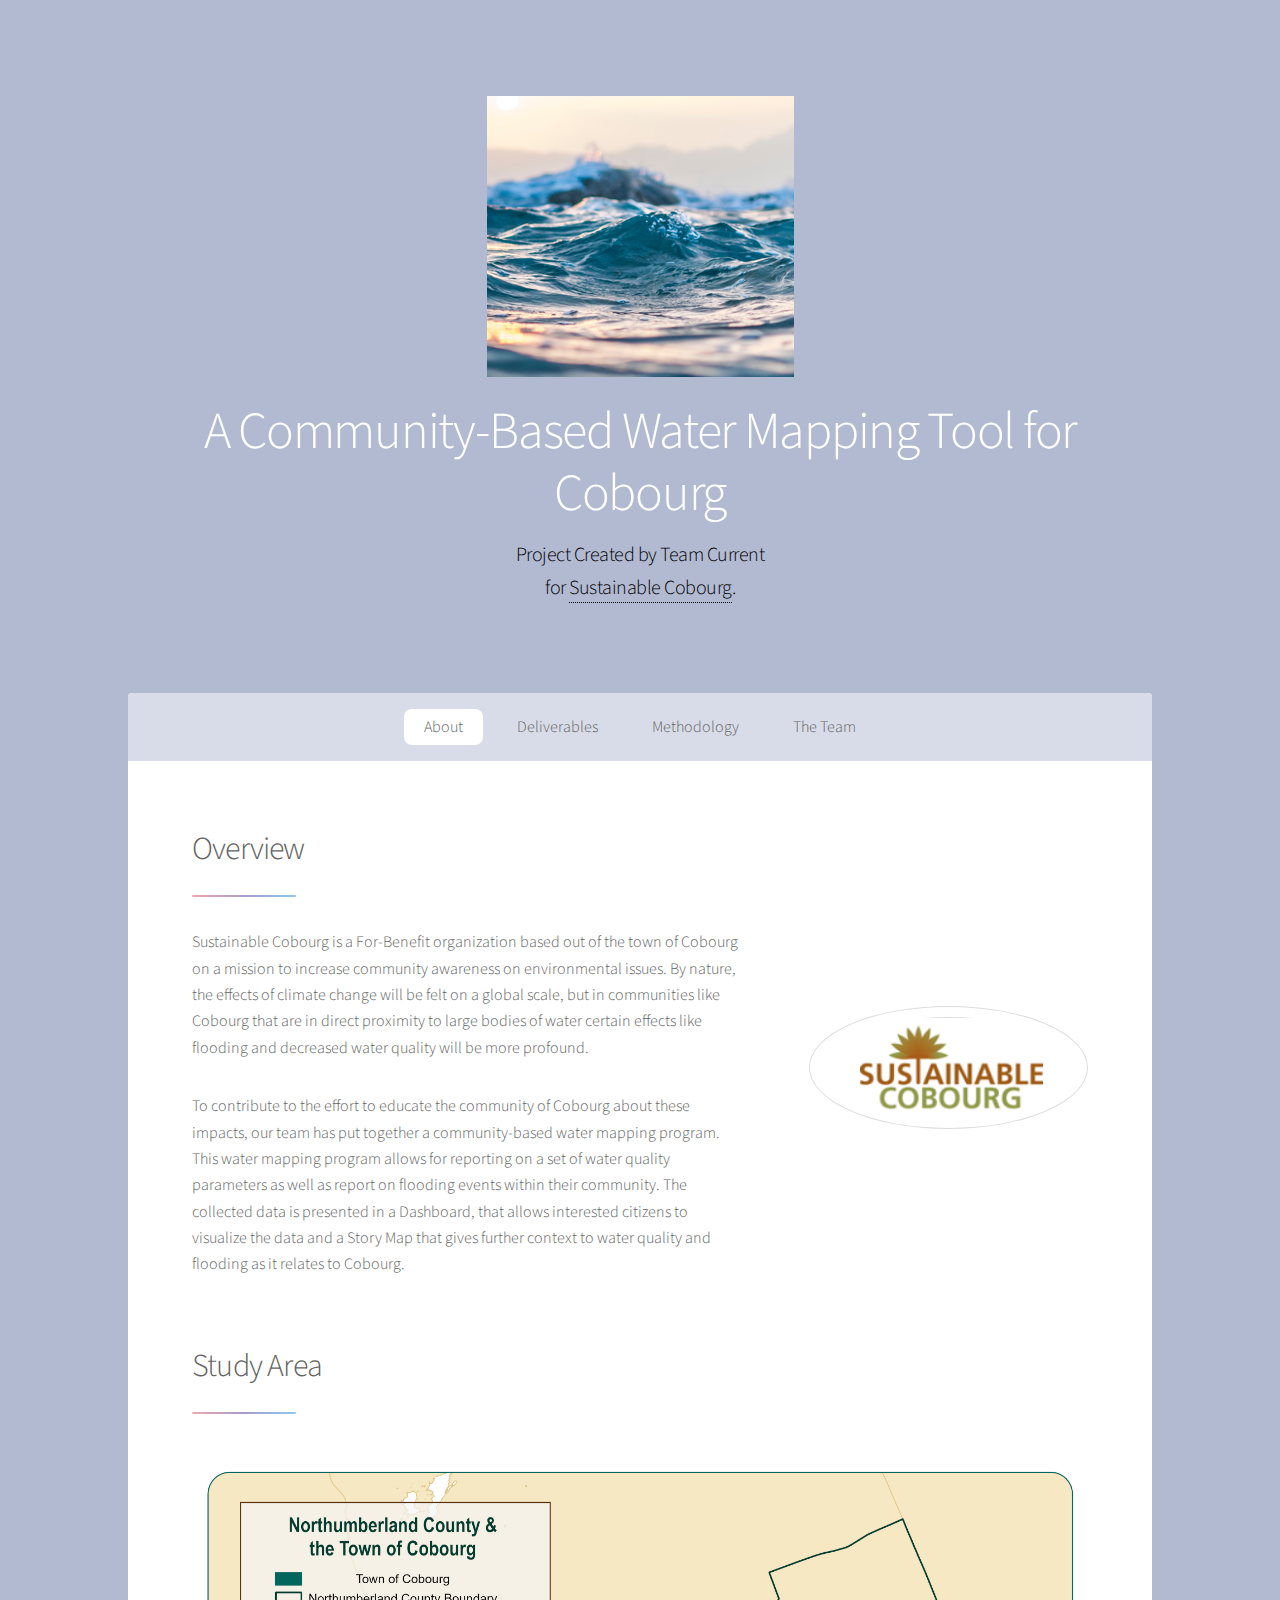
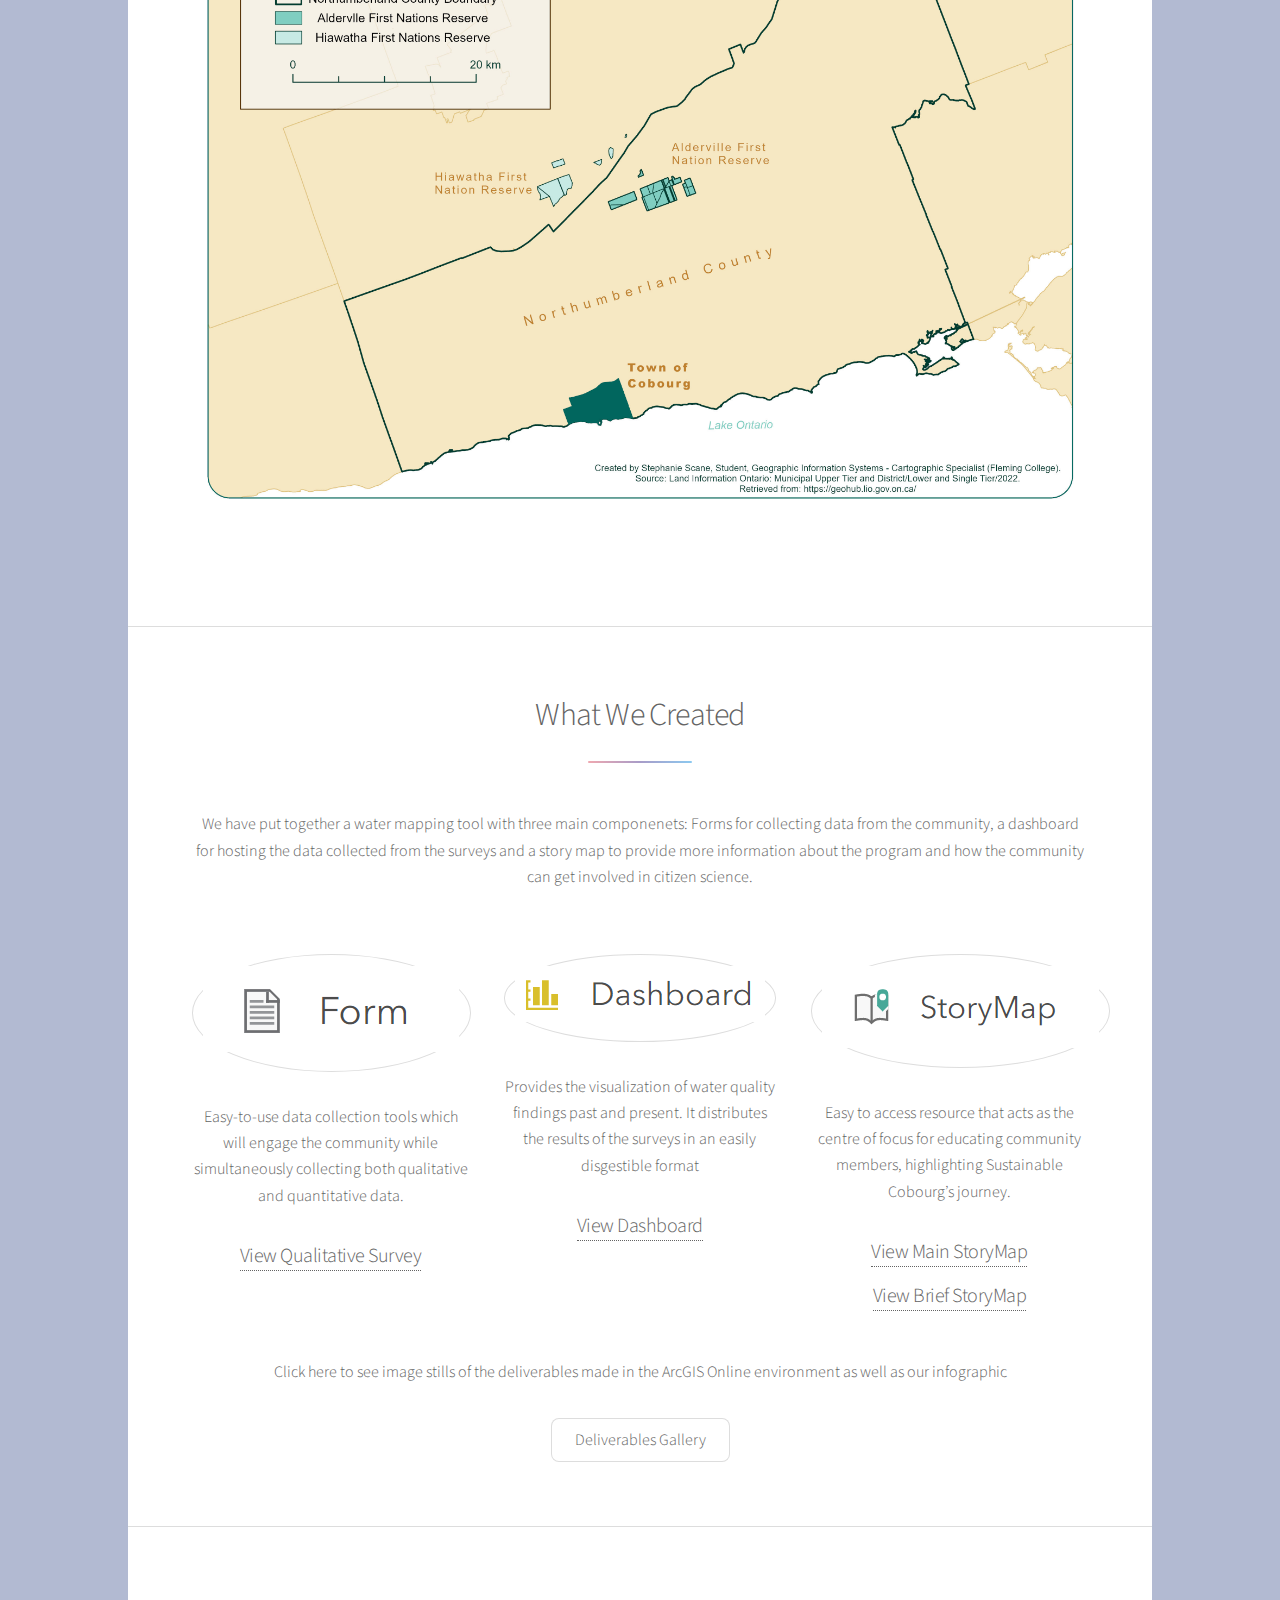
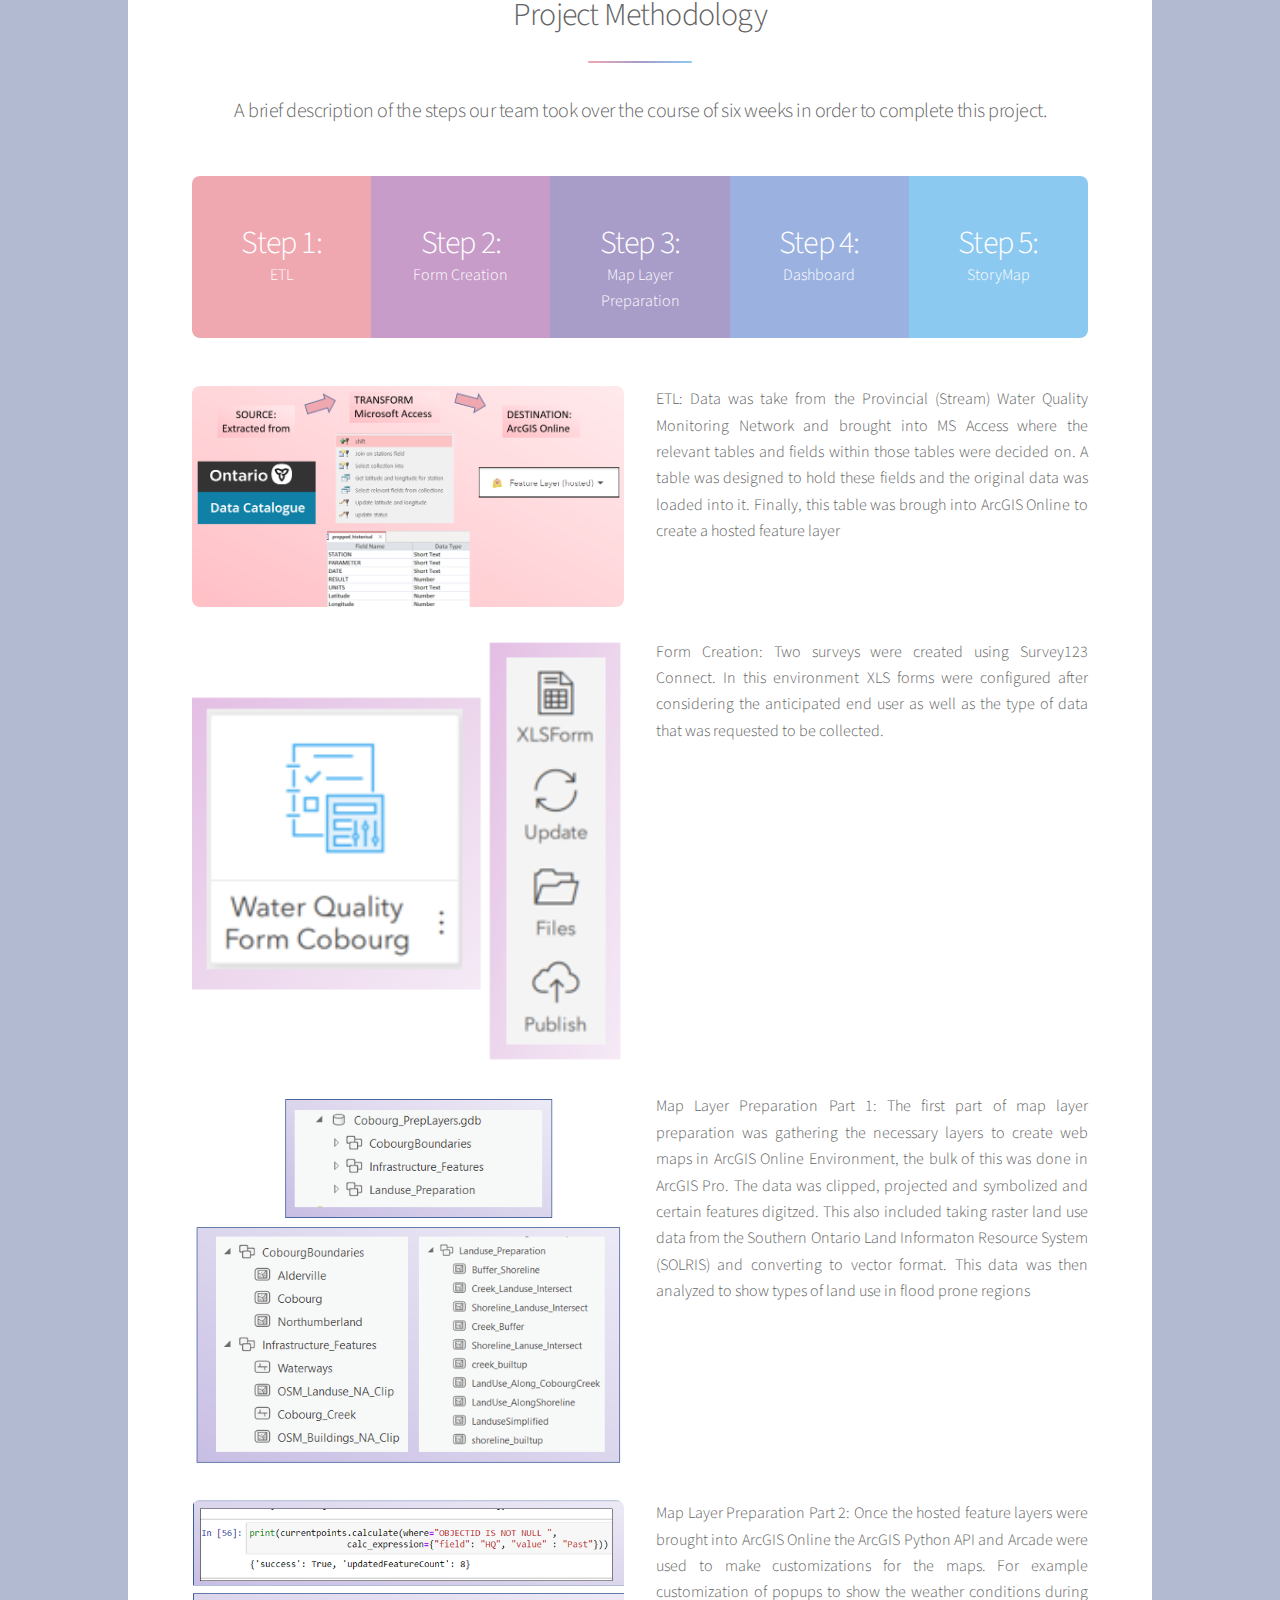
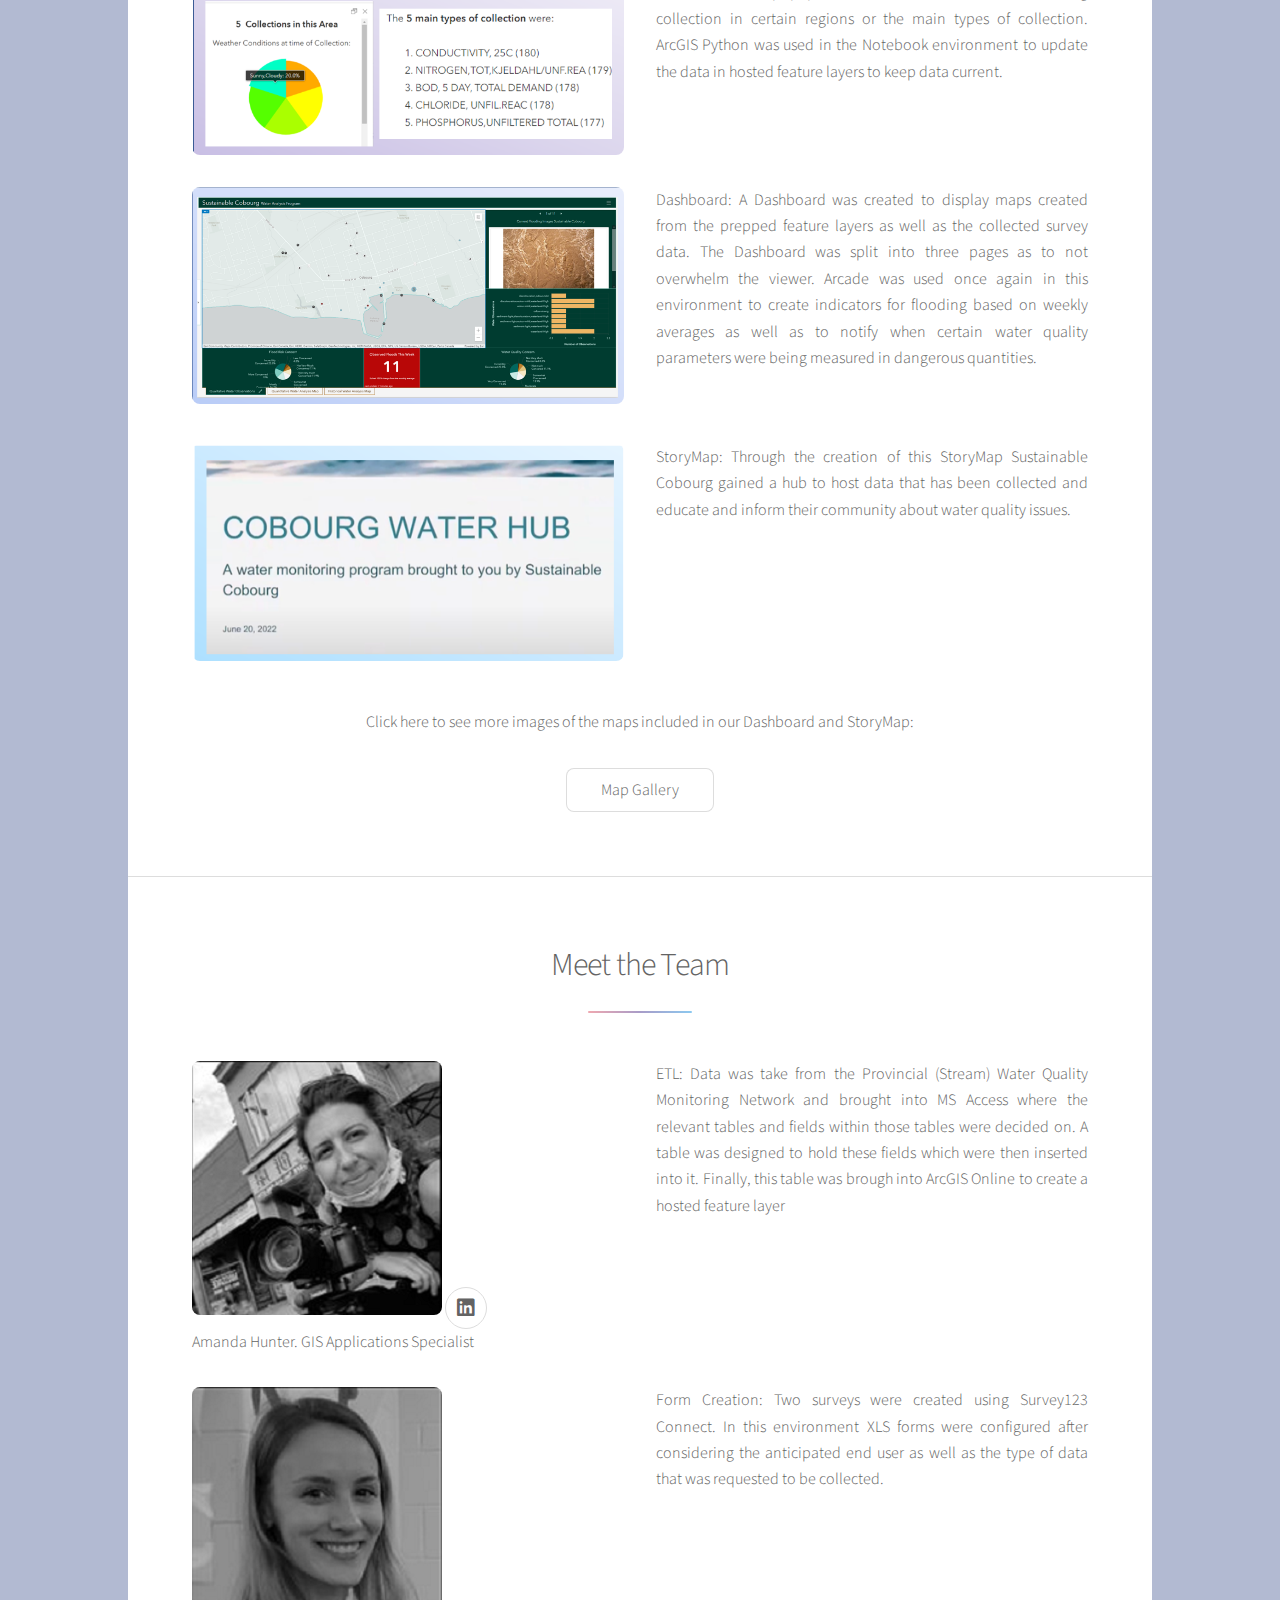
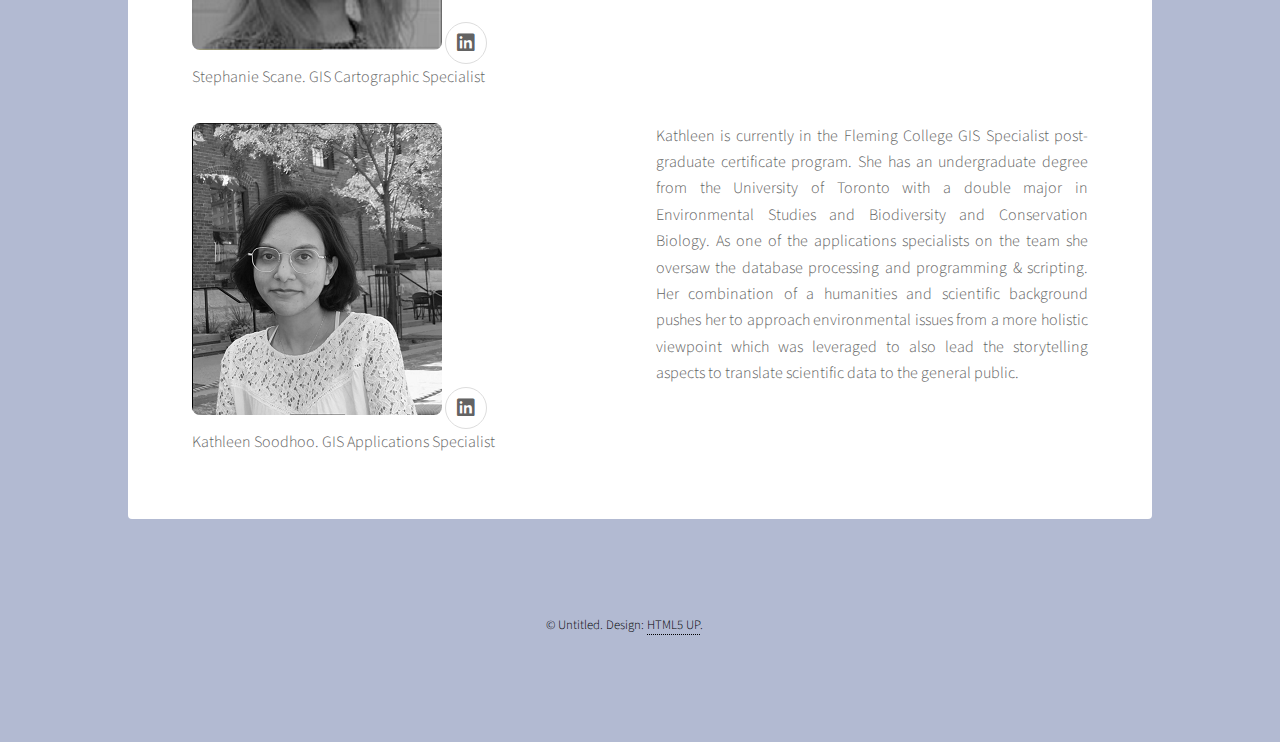
==== index.html @ 58050cd1 "bio" ====
<!DOCTYPE HTML>
<!--
	Stellar by HTML5 UP
	html5up.net | @ajlkn
	Free for personal and commercial use under the CCA 3.0 license (html5up.net/license)
-->
<html>
	<head>
		<title>Team Current</title>
		<meta charset="utf-8" />
		<meta name="viewport" content="width=device-width, initial-scale=1, user-scalable=no" />
		<link rel="stylesheet" href="assets/css/main.css" />
		<noscript><link rel="stylesheet" href="assets/css/noscript.css" /></noscript>
	</head>
	<body class="is-preload">

		<!-- Wrapper -->
			<div id="wrapper">

				<!-- Header -->
					<header id="header" class="alt">
						<span class="logo"><img src="images/waterlogo.png" alt="" /></span>
						<h1>A Community-Based Water Mapping Tool for Cobourg</h1>
						<p>Project Created by Team Current<br />
						for <a href="https://sustainablecobourg.ca/" target = "_blank">Sustainable Cobourg</a>.</p>
					</header>

				<!-- Nav -->
					<nav id="nav">
						<ul>
							<li><a href="#intro" class="active">About</a></li>
							<li><a href="#first">Deliverables</a></li>
							<li><a href="#second">Methodology</a></li>
							<li><a href="#cta">The Team</a></li>
						</ul>
					</nav>

				<!-- Main -->
					<div id="main">

						<!-- Introduction -->
							<section id="intro" class="main">
								<div class="spotlight">
									<div class="content">
										<header class="major">
											<h2> Overview</h2>
										</header>
										<p>Sustainable Cobourg is a For-Benefit organization based out of the town of Cobourg on a mission to increase community 
											awareness on environmental issues. By nature, the effects of climate change will be felt on a global scale, but in 
											communities like Cobourg that are in direct proximity to large bodies of water certain effects like flooding and decreased 
											water quality will be more profound.</p> 
										<p>To contribute to the effort to educate the community of Cobourg about these impacts, our 
											team has put together a community-based water mapping program. This water mapping program allows for reporting on a set of water
											 quality parameters as well as report on flooding events within their community. The collected data is presented in a Dashboard,
											  that allows interested citizens to visualize the data and a Story Map that gives further context to water quality and flooding
											   as it relates to Cobourg.</p>
										<!-- <img src = "images/studyarea.png" alt = "Study Area"> -->
										<ul class="actions">
											<!-- <li><a href="generic.html" class="button">Study Area</a></li> -->
										</ul>
									</div>
									<span class="image"><img src="images/CobourgLogo.png" alt="Logo for Sustainable Cobourg" /></span>
								</div>
								<!-- <div class="spotlight"> -->
									<div class="content">
										<header class="major">
											<h2> Study Area</h2>
										</header>
										<img class = "image main" src ="images/CBourgMapFinal.jpg">
										<!-- <p>Sustainable Cobourg is a For-Benefit organization based out of the town of Cobourg on a mission to increase community 
											awareness on environmental issues. By nature, the effects of climate change will be felt on a global scale, but in 
											communities like Cobourg that are in direct proximity to large bodies of water certain effects like flooding and decreased 
											water quality will be more profound.</p> -->
										<ul class="actions">
											<!-- <li><a href="generic.html" class="button">Study Area</a></li> -->
										</ul>
									</div>
									<!-- <span class="image"><img src="Images/CobourgLogo.png" alt="Logo for Sustainable Cobourg" /></span> -->
								<!-- </div> -->
							</section>

						<!-- First Section -->
							<section id="first" class="main special">
								<header class="major">
									<h2>What We Created</h2>
								</header>
								<div class="content">
									<!-- <header class="major">
										<h2> Study Area</h2>
									</header> -->
									<!-- <img class = "image main" src ="Images/Collab.png"> --> 
									<p>We have put together a water mapping tool with three main componenets: Forms for collecting data from the community, 
									   a dashboard for hosting the data collected from the surveys and a story map to provide more information about the program 
									   and how the community can get involved in citizen science. 
									</p>
									<ul class="actions">
										<!-- <li><a href="generic.html" class="button">Study Area</a></li> -->
									</ul>
								</div>
								<ul class="features">
									<li>
										<span class="icon solid major style1"><img src = "images/form.png"></span>
										<p> Easy-to-use data collection tools which will engage the community 
											while simultaneously collecting both qualitative and quantitative data.</p>
										<h3><a href = https://fleming.maps.arcgis.com/apps/dashboards/591a45a8cfc24cf6ac17dcee5891b75b target = _blank>View Qualitative Survey</a></h>
										
									</li>
									<li>
										<span class="icon major style3"><img src = "images/dash.png"></span>
										<p> Provides the visualization of water quality findings past and present. It distributes the results of the surveys in an easily disgestible format</p>
										<h3><a href = https://fleming.maps.arcgis.com/apps/dashboards/591a45a8cfc24cf6ac17dcee5891b75b target = _blank>View Dashboard</a></h3>
										
									</li>
									<li>
										<span class="icon major style5"><img src = "images/storymap.png"></span>
										<p>Easy to access resource that acts as the centre of focus for educating community members, highlighting Sustainable Cobourg’s journey.</p>
										<h3><a href = https://storymaps.arcgis.com/stories/8ffe96337ece4d9799ea19171de5482a target = _blank>View Main StoryMap</a></h3>
										<h3><a href = https://storymaps.arcgis.com/stories/f2a4d806236e41a89bc96265e8b2af03 target = _blank>View Brief StoryMap</a></h3>
										
									</li>
								</ul>
								<footer class="major">
									<p>Click here to see image stills of the deliverables made in the ArcGIS Online environment as well as our infographic </p> 
									<ul class="actions special">
										<li><a href="Deliv.html" class="button">Deliverables Gallery</a></li>
									</ul>
								</footer>
							</section>

						<!-- Second Section -->
							<section id="second" class="main special">
								<header class="major">
									<h2>Project Methodology</h2>
									<p> A brief description of the steps our team took over the course of six weeks in order to complete this project.</p>
								</header>
								<ul class="statistics">
									<li class="style1">
										<span class="icon solid"></span>
										<strong>Step 1:</strong> ETL
										<!-- <p> Water quality monitoring data was extracted from the Provincial (Stream) Water Quality Network and organized 
											into one data table that was then used to create a hosted feature layer in ArcGIS Online
										</p> -->
									</li>
									<li class="style2">
										<span class="icon "></span>
										<strong>Step 2:</strong> Form Creation
										<!-- <p>Two forms were created. One made exclusively for use in the field collecting water quality data, the second made for use 
										   at home or on the go for flood reporting as well as general sentiments towards water related environmental issues. 
										</p> -->
									</li>
									<li class="style3">
										<span class="icon solid"></span>
										<strong>Step 3:</strong> Map Layer Preparation
									</li>
									<li class="style4">
										<span class="icon solid"></span>
										<strong>Step 4:</strong>  Dashboard
									</li>
									<li class="style5">
										<span class="icon"></span>
										<strong>Step 5:</strong> StoryMap
									</li>
								</ul>
								<p class="content"><img class = "image main" src = "images/ETL.png"> ETL: Data was take from the Provincial (Stream) Water Quality Monitoring Network and brought into 
									MS Access where the relevant tables and fields within those tables were decided on. A table was designed to hold these fields and the original data  
									was loaded into it. Finally, this table was brough into ArcGIS Online to create a hosted feature layer</p>
								<p class="content"><img class = "image main" src = "images/formscreate.png"> Form Creation: Two surveys were created using Survey123 Connect. In this environment 
								XLS forms were configured after considering the anticipated end user as well as the type of data that was requested to be collected.</p>
								<p class="content"><img class = "image main" src = "images/luprep.png"> Map Layer Preparation Part 1: The first part of map layer preparation 
								was gathering the necessary layers to create web maps in ArcGIS Online Environment, the bulk of this was done in ArcGIS Pro. The data was clipped, 
								projected and symbolized and certain features digitzed. This also included taking raster land use data from the Southern Ontario Land Informaton Resource System (SOLRIS)
							    and converting to vector format. This data was then analyzed to show types of land use in flood prone regions</p>
								<p class="content"><img class = "image main" src = "images/lupreppart2.png"> Map Layer Preparation Part 2: Once the hosted feature layers were brought into 
								ArcGIS Online the ArcGIS Python API and Arcade were used to make customizations for the maps. For example customization of popups to show the weather conditions 
								during collection in certain regions or the main types of collection. ArcGIS Python was used in the Notebook environment to update the data in hosted feature 
								layers to keep data current. </p>
								<p class="content"><img class = "image main" src = "images/dashpic.png"> Dashboard: A Dashboard was created to display maps created from the prepped feature layers 
								as well as the collected survey data. The Dashboard was split into three pages as to not overwhelm the viewer. Arcade was used once again in this environment to 
							    create indicators for flooding based on weekly averages as well as to notify when certain water quality parameters were being measured
								in dangerous quantities. </p>
								<p class="content"><img class = "image main" src = "images/Smap.png"> StoryMap: Through the creation of this StoryMap Sustainable Cobourg gained a hub to host data that has been 
									collected and educate and inform their community about water quality issues. </p>	

								<footer class="major">
									<p>Click here to see more images of the maps included in our Dashboard and StoryMap: </p> 
									<ul class="actions special">
										<li><a href="maps.html" class="button">Map Gallery</a></li><br>
									</ul>									
								</footer>
							</section>

						<!-- Get Started -->


						<section id="cta" class="main special">
							<header class="major">
								<h2>Meet the Team</h2>
							</header>
						
							<p class="content"><img class = "image" src = "images/amanda_teampic.png">
								<a href="#" class="icon brands fa-linkedin alt"><span class="label">Twitter</span></a>
								<!-- <a href="#" class="icon brands fa-github alt"><span class="label">GitHub</span></a></li> --></br>
								Amanda Hunter. GIS Applications Specialist</br> ETL: Data was take from the Provincial (Stream) Water Quality Monitoring Network and brought into 
								MS Access where the relevant tables and fields within those tables were decided on. A table was designed to hold these fields 
								which were then inserted into it. Finally, this table was brough into ArcGIS Online to create a hosted feature layer</p>


							<p class="content"><img class = "image" src = "images/steph_teampic.png">
								<a href="#" class="icon brands fa-linkedin alt"><span class="label">Twitter</span></a>
								<!-- <a href="#" class="icon brands fa-github alt"><span class="label">GitHub</span></a></li> -->
							</br>Stephanie Scane. GIS Cartographic Specialist</br>
						        Form Creation: Two surveys were created using Survey123 Connect. In this environment 
							XLS forms were configured after considering the anticipated end user as well as the type of data that was requested to be collected.</p>
							<p class="content"><img class = "image" src = "images/ks_teampic.png">
								<a href="www.linkedin.com/in/kathleen-soodhoo-709872234" class="icon brands fa-linkedin alt"><span class="label">Twitter</span></a>
								<!-- <a href="#" class="icon brands fa-github alt"><span class="label">GitHub</span></a></li> -->
							</br>Kathleen Soodhoo. GIS Applications Specialist</br>Kathleen is currently in the Fleming College GIS Specialist post-graduate certificate program. 
								She has an undergraduate degree from the University of Toronto with a double major in Environmental Studies and Biodiversity and Conservation Biology. 
								As one of the applications specialists on the team she oversaw the database processing and programming & scripting.
								Her combination of a humanities and scientific background pushes her to approach environmental issues from a more holistic viewpoint which was leveraged to 
								also lead the storytelling aspects to translate scientific data to the general public. 
								</p>
						</section>
							<!-- <section id="cta" class="main special">
								<header class="major">
									<h2>The Team</h2>
									<p>Donec imperdiet consequat consequat. Suspendisse feugiat congue<br />
									posuere. Nulla massa urna, fermentum eget quam aliquet.</p>
								</header>
								<footer class="major">
									<ul class="actions special"> -->
										<!-- <li><a href="generic.html" class="button primary">Get Started</a></li>
										<li><a href="generic.html" class="button">Learn More</a></li> -->
									<!-- </ul>
								</footer>
							</section> -->

					</div>

				<!-- Footer -->
					<footer id="footer">
						<!-- <section>
							<h2>Aliquam sed mauris</h2>
							<p>Sed lorem ipsum dolor sit amet et nullam consequat feugiat consequat magna adipiscing tempus etiam dolore veroeros. eget dapibus mauris. Cras aliquet, nisl ut viverra sollicitudin, ligula erat egestas velit, vitae tincidunt odio.</p>
							<ul class="actions">
								<li><a href="generic.html" class="button">Learn More</a></li>
							</ul>
						</section> -->
						<!-- <section>
							<h2>Etiam feugiat</h2>
							<dl class="alt">
								<dt>Address</dt>
								<dd>1234 Somewhere Road &bull; Nashville, TN 00000 &bull; USA</dd>
								<dt>Phone</dt>
								<dd>(000) 000-0000 x 0000</dd>
								<dt>Email</dt>
								<dd><a href="#">information@untitled.tld</a></dd>
							</dl>
							<ul class="icons">
								<li><a href="#" class="icon brands fa-twitter alt"><span class="label">Twitter</span></a></li>
								<li><a href="#" class="icon brands fa-facebook-f alt"><span class="label">Facebook</span></a></li>
								<li><a href="#" class="icon brands fa-instagram alt"><span class="label">Instagram</span></a></li>
								<li><a href="#" class="icon brands fa-github alt"><span class="label">GitHub</span></a></li>
								<li><a href="#" class="icon brands fa-dribbble alt"><span class="label">Dribbble</span></a></li>
							</ul>
						</section> -->
						<p class="copyright">&copy; Untitled. Design: <a href="https://html5up.net">HTML5 UP</a>.</p>
					</footer>

			</div>

		<!-- Scripts -->
			<script src="assets/js/jquery.min.js"></script>
			<script src="assets/js/jquery.scrollex.min.js"></script>
			<script src="assets/js/jquery.scrolly.min.js"></script>
			<script src="assets/js/browser.min.js"></script>
			<script src="assets/js/breakpoints.min.js"></script>
			<script src="assets/js/util.js"></script>
			<script src="assets/js/main.js"></script>

	</body>
</html>
---- assets/css/main.css ----
@import url(fontawesome-all.min.css);
@import 'https://fonts.googleapis.com/css?family=Source+Sans+Pro:300,400';

/*
	Stellar by HTML5 UP
	html5up.net | @ajlkn
	Free for personal and commercial use under the CCA 3.0 license (html5up.net/license)
*/

html, body, div, span, applet, object,
iframe, h1, h2, h3, h4, h5, h6, p, blockquote,
pre, a, abbr, acronym, address, big, cite,
code, del, dfn, em, img, ins, kbd, q, s, samp,
small, strike, strong, sub, sup, tt, var, b,
u, i, center, dl, dt, dd, ol, ul, li, fieldset,
form, label, legend, table, caption, tbody,
tfoot, thead, tr, th, td, article, aside,
canvas, details, embed, figure, figcaption,
footer, header, hgroup, menu, nav, output, ruby,
section, summary, time, mark, audio, video {
	margin: 0;
	padding: 0;
	border: 0;
	font-size: 100%;
	font: inherit;
	vertical-align: baseline;}

article, aside, details, figcaption, figure,
footer, header, hgroup, menu, nav, section {
	display: block;}

body {
	line-height: 1;
}

ol, ul {
	list-style: none;
}

blockquote, q {
	quotes: none;
}

	blockquote:before, blockquote:after, q:before, q:after {
		content: '';
		content: none;
	}

table {
	border-collapse: collapse;
	border-spacing: 0;
}

body {
	-webkit-text-size-adjust: none;
}

mark {
	background-color: transparent;
	color: inherit;
}

input::-moz-focus-inner {
	border: 0;
	padding: 0;
}

input, select, textarea {
	-moz-appearance: none;
	-webkit-appearance: none;
	-ms-appearance: none;
	appearance: none;
}

/* Basic */

	@-ms-viewport {
		width: device-width;
	}

	body {
		-ms-overflow-style: scrollbar;
	}

	@media screen and (max-width: 480px) {

		html, body {
			min-width: 320px;
		}

	}

	html {
		box-sizing: border-box;
	}

	*, *:before, *:after {
		box-sizing: inherit;
	}

	body {
		background-color: #B2BAD2;
		/* background-image: url("images/overlay.png"), -moz-linear-gradient(45deg, #e37682 15%, #5f4d93 85%);
		background-image: url("images/overlay.png"), -webkit-linear-gradient(45deg, #e37682 15%, #5f4d93 85%);
		background-image: url("images/overlay.png"), -ms-linear-gradient(45deg, #e37682 15%, #5f4d93 85%);
		background-image: url("images/overlay.png"), linear-gradient(45deg, #e37682 15%, #5f4d93 85%); */
	}

		body.is-preload *, body.is-preload *:before, body.is-preload *:after {
			-moz-animation: none !important;
			-webkit-animation: none !important;
			-ms-animation: none !important;
			animation: none !important;
			-moz-transition: none !important;
			-webkit-transition: none !important;
			-ms-transition: none !important;
			transition: none !important;
		}

/* Type */

	body {
		background-color: #B2BAD2;
		/* color: rgba(255, 255, 255, 0.65); */
	}

	body, input, select, textarea {
		font-family: "Source Sans Pro", Helvetica, sans-serif;
		font-size: 17pt;
		font-weight: 300;
		line-height: 1.65;
	}

		@media screen and (max-width: 1680px) {

			body, input, select, textarea {
				font-size: 14pt;
			}

		}

		@media screen and (max-width: 1280px) {

			body, input, select, textarea {
				font-size: 12pt;
			}

		}

		@media screen and (max-width: 360px) {

			body, input, select, textarea {
				font-size: 11pt;
			}

		}

	a {
		-moz-transition: color 0.2s ease, border-bottom 0.2s ease;
		-webkit-transition: color 0.2s ease, border-bottom 0.2s ease;
		-ms-transition: color 0.2s ease, border-bottom 0.2s ease;
		transition: color 0.2s ease, border-bottom 0.2s ease;
		text-decoration: none;
		border-bottom: dotted 1px;
		color: inherit;
	}

		a:hover {
			border-bottom-color: transparent;
		}

	strong, b {
		font-weight: 400;
	}

	em, i {
		font-style: italic;
	}

	p {
		margin: 0 0 2em 0;
	}

		p.content {
			-moz-columns: 20em 2;
			-webkit-columns: 20em 2;
			-ms-columns: 20em 2;
			columns: 20em 2;
			-moz-column-gap: 2em;
			-webkit-column-gap: 2em;
			-ms-column-gap: 2em;
			column-gap: 2em;
			text-align: justify;
		}

	h1, h2, h3, h4, h5, h6 {
		font-weight: 300;
		line-height: 1.5;
		margin: 0 0 0.7em 0;
		letter-spacing: -0.025em;
	}

		h1 a, h2 a, h3 a, h4 a, h5 a, h6 a {
			color: inherit;
			text-decoration: none;
		}

	h1 {
		font-size: 2.5em;
		line-height: 1.2;
	}

	h2 {
		font-size: 1.5em;
	}

	h3 {
		font-size: 1.25em;
	}

	h4 {
		font-size: 1.1em;
	}

	h5 {
		font-size: 0.9em;
	}

	h6 {
		font-size: 0.7em;
	}

	@media screen and (max-width: 736px) {

		h1 {
			font-size: 2em;
		}

	}

	sub {
		font-size: 0.8em;
		position: relative;
		top: 0.5em;
	}

	sup {
		font-size: 0.8em;
		position: relative;
		top: -0.5em;
	}

	blockquote {
		border-left: solid 4px;
		font-style: italic;
		margin: 0 0 2em 0;
		padding: 0.5em 0 0.5em 2em;
	}

	code {
		border-radius: 8px;
		border: solid 1px;
		font-family: "Courier New", monospace;
		font-size: 0.9em;
		margin: 0 0.25em;
		padding: 0.25em 0.65em;
	}

	pre {
		-webkit-overflow-scrolling: touch;
		font-family: "Courier New", monospace;
		font-size: 0.9em;
		margin: 0 0 2em 0;
	}

		pre code {
			display: block;
			line-height: 1.75;
			padding: 1em 1.5em;
			overflow-x: auto;
		}

	hr {
		border: 0;
		border-bottom: solid 1px;
		margin: 2em 0;
	}

		hr.major {
			margin: 3em 0;
		}

	.align-left {
		text-align: left;
	}

	.align-center {
		text-align: center;
	}

	.align-right {
		text-align: right;
	}

	input, select, textarea {
		color: #ffffff;
	}

	a:hover {
		color: #ffffff;
	}

	strong, b {
		color: #ffffff;
	}

	h1, h2, h3, h4, h5, h6 {
		color: #ffffff;
	}

	blockquote {
		border-left-color: rgba(255, 255, 255, 0.35);
	}

	code {
		background: rgba(255, 255, 255, 0.075);
		border-color: rgba(255, 255, 255, 0.35);
	}

	hr {
		border-bottom-color: rgba(255, 255, 255, 0.35);
	}

/* Row */

	.row {
		display: flex;
		flex-wrap: wrap;
		box-sizing: border-box;
		align-items: stretch;
	}

		.row > * {
			box-sizing: border-box;
		}

		.row.gtr-uniform > * > :last-child {
			margin-bottom: 0;
		}

		.row.aln-left {
			justify-content: flex-start;
		}

		.row.aln-center {
			justify-content: center;
		}

		.row.aln-right {
			justify-content: flex-end;
		}

		.row.aln-top {
			align-items: flex-start;
		}

		.row.aln-middle {
			align-items: center;
		}

		.row.aln-bottom {
			align-items: flex-end;
		}

		.row > .imp {
			order: -1;
		}

		.row > .col-1 {
			width: 8.33333%;
		}

		.row > .off-1 {
			margin-left: 8.33333%;
		}

		.row > .col-2 {
			width: 16.66667%;
		}

		.row > .off-2 {
			margin-left: 16.66667%;
		}

		.row > .col-3 {
			width: 25%;
		}

		.row > .off-3 {
			margin-left: 25%;
		}

		.row > .col-4 {
			width: 33.33333%;
		}

		.row > .off-4 {
			margin-left: 33.33333%;
		}

		.row > .col-5 {
			width: 41.66667%;
		}

		.row > .off-5 {
			margin-left: 41.66667%;
		}

		.row > .col-6 {
			width: 50%;
		}

		.row > .off-6 {
			margin-left: 50%;
		}

		.row > .col-7 {
			width: 58.33333%;
		}

		.row > .off-7 {
			margin-left: 58.33333%;
		}

		.row > .col-8 {
			width: 66.66667%;
		}

		.row > .off-8 {
			margin-left: 66.66667%;
		}

		.row > .col-9 {
			width: 75%;
		}

		.row > .off-9 {
			margin-left: 75%;
		}

		.row > .col-10 {
			width: 83.33333%;
		}

		.row > .off-10 {
			margin-left: 83.33333%;
		}

		.row > .col-11 {
			width: 91.66667%;
		}

		.row > .off-11 {
			margin-left: 91.66667%;
		}

		.row > .col-12 {
			width: 100%;
		}

		.row > .off-12 {
			margin-left: 100%;
		}

		.row.gtr-0 {
			margin-top: 0;
			margin-left: 0em;
		}

			.row.gtr-0 > * {
				padding: 0 0 0 0em;
			}

			.row.gtr-0.gtr-uniform {
				margin-top: 0em;
			}

				.row.gtr-0.gtr-uniform > * {
					padding-top: 0em;
				}

		.row.gtr-25 {
			margin-top: 0;
			margin-left: -0.375em;
		}

			.row.gtr-25 > * {
				padding: 0 0 0 0.375em;
			}

			.row.gtr-25.gtr-uniform {
				margin-top: -0.375em;
			}

				.row.gtr-25.gtr-uniform > * {
					padding-top: 0.375em;
				}

		.row.gtr-50 {
			margin-top: 0;
			margin-left: -0.75em;
		}

			.row.gtr-50 > * {
				padding: 0 0 0 0.75em;
			}

			.row.gtr-50.gtr-uniform {
				margin-top: -0.75em;
			}

				.row.gtr-50.gtr-uniform > * {
					padding-top: 0.75em;
				}

		.row {
			margin-top: 0;
			margin-left: -1.5em;
		}

			.row > * {
				padding: 0 0 0 1.5em;
			}

			.row.gtr-uniform {
				margin-top: -1.5em;
			}

				.row.gtr-uniform > * {
					padding-top: 1.5em;
				}

		.row.gtr-150 {
			margin-top: 0;
			margin-left: -2.25em;
		}

			.row.gtr-150 > * {
				padding: 0 0 0 2.25em;
			}

			.row.gtr-150.gtr-uniform {
				margin-top: -2.25em;
			}

				.row.gtr-150.gtr-uniform > * {
					padding-top: 2.25em;
				}

		.row.gtr-200 {
			margin-top: 0;
			margin-left: -3em;
		}

			.row.gtr-200 > * {
				padding: 0 0 0 3em;
			}

			.row.gtr-200.gtr-uniform {
				margin-top: -3em;
			}

				.row.gtr-200.gtr-uniform > * {
					padding-top: 3em;
				}

		@media screen and (max-width: 1680px) {

			.row {
				display: flex;
				flex-wrap: wrap;
				box-sizing: border-box;
				align-items: stretch;
			}

				.row > * {
					box-sizing: border-box;
				}

				.row.gtr-uniform > * > :last-child {
					margin-bottom: 0;
				}

				.row.aln-left {
					justify-content: flex-start;
				}

				.row.aln-center {
					justify-content: center;
				}

				.row.aln-right {
					justify-content: flex-end;
				}

				.row.aln-top {
					align-items: flex-start;
				}

				.row.aln-middle {
					align-items: center;
				}

				.row.aln-bottom {
					align-items: flex-end;
				}

				.row > .imp-xlarge {
					order: -1;
				}

				.row > .col-1-xlarge {
					width: 8.33333%;
				}

				.row > .off-1-xlarge {
					margin-left: 8.33333%;
				}

				.row > .col-2-xlarge {
					width: 16.66667%;
				}

				.row > .off-2-xlarge {
					margin-left: 16.66667%;
				}

				.row > .col-3-xlarge {
					width: 25%;
				}

				.row > .off-3-xlarge {
					margin-left: 25%;
				}

				.row > .col-4-xlarge {
					width: 33.33333%;
				}

				.row > .off-4-xlarge {
					margin-left: 33.33333%;
				}

				.row > .col-5-xlarge {
					width: 41.66667%;
				}

				.row > .off-5-xlarge {
					margin-left: 41.66667%;
				}

				.row > .col-6-xlarge {
					width: 50%;
				}

				.row > .off-6-xlarge {
					margin-left: 50%;
				}

				.row > .col-7-xlarge {
					width: 58.33333%;
				}

				.row > .off-7-xlarge {
					margin-left: 58.33333%;
				}

				.row > .col-8-xlarge {
					width: 66.66667%;
				}

				.row > .off-8-xlarge {
					margin-left: 66.66667%;
				}

				.row > .col-9-xlarge {
					width: 75%;
				}

				.row > .off-9-xlarge {
					margin-left: 75%;
				}

				.row > .col-10-xlarge {
					width: 83.33333%;
				}

				.row > .off-10-xlarge {
					margin-left: 83.33333%;
				}

				.row > .col-11-xlarge {
					width: 91.66667%;
				}

				.row > .off-11-xlarge {
					margin-left: 91.66667%;
				}

				.row > .col-12-xlarge {
					width: 100%;
				}

				.row > .off-12-xlarge {
					margin-left: 100%;
				}

				.row.gtr-0 {
					margin-top: 0;
					margin-left: 0em;
				}

					.row.gtr-0 > * {
						padding: 0 0 0 0em;
					}

					.row.gtr-0.gtr-uniform {
						margin-top: 0em;
					}

						.row.gtr-0.gtr-uniform > * {
							padding-top: 0em;
						}

				.row.gtr-25 {
					margin-top: 0;
					margin-left: -0.375em;
				}

					.row.gtr-25 > * {
						padding: 0 0 0 0.375em;
					}

					.row.gtr-25.gtr-uniform {
						margin-top: -0.375em;
					}

						.row.gtr-25.gtr-uniform > * {
							padding-top: 0.375em;
						}

				.row.gtr-50 {
					margin-top: 0;
					margin-left: -0.75em;
				}

					.row.gtr-50 > * {
						padding: 0 0 0 0.75em;
					}

					.row.gtr-50.gtr-uniform {
						margin-top: -0.75em;
					}

						.row.gtr-50.gtr-uniform > * {
							padding-top: 0.75em;
						}

				.row {
					margin-top: 0;
					margin-left: -1.5em;
				}

					.row > * {
						padding: 0 0 0 1.5em;
					}

					.row.gtr-uniform {
						margin-top: -1.5em;
					}

						.row.gtr-uniform > * {
							padding-top: 1.5em;
						}

				.row.gtr-150 {
					margin-top: 0;
					margin-left: -2.25em;
				}

					.row.gtr-150 > * {
						padding: 0 0 0 2.25em;
					}

					.row.gtr-150.gtr-uniform {
						margin-top: -2.25em;
					}

						.row.gtr-150.gtr-uniform > * {
							padding-top: 2.25em;
						}

				.row.gtr-200 {
					margin-top: 0;
					margin-left: -3em;
				}

					.row.gtr-200 > * {
						padding: 0 0 0 3em;
					}

					.row.gtr-200.gtr-uniform {
						margin-top: -3em;
					}

						.row.gtr-200.gtr-uniform > * {
							padding-top: 3em;
						}

		}

		@media screen and (max-width: 1280px) {

			.row {
				display: flex;
				flex-wrap: wrap;
				box-sizing: border-box;
				align-items: stretch;
			}

				.row > * {
					box-sizing: border-box;
				}

				.row.gtr-uniform > * > :last-child {
					margin-bottom: 0;
				}

				.row.aln-left {
					justify-content: flex-start;
				}

				.row.aln-center {
					justify-content: center;
				}

				.row.aln-right {
					justify-content: flex-end;
				}

				.row.aln-top {
					align-items: flex-start;
				}

				.row.aln-middle {
					align-items: center;
				}

				.row.aln-bottom {
					align-items: flex-end;
				}

				.row > .imp-large {
					order: -1;
				}

				.row > .col-1-large {
					width: 8.33333%;
				}

				.row > .off-1-large {
					margin-left: 8.33333%;
				}

				.row > .col-2-large {
					width: 16.66667%;
				}

				.row > .off-2-large {
					margin-left: 16.66667%;
				}

				.row > .col-3-large {
					width: 25%;
				}

				.row > .off-3-large {
					margin-left: 25%;
				}

				.row > .col-4-large {
					width: 33.33333%;
				}

				.row > .off-4-large {
					margin-left: 33.33333%;
				}

				.row > .col-5-large {
					width: 41.66667%;
				}

				.row > .off-5-large {
					margin-left: 41.66667%;
				}

				.row > .col-6-large {
					width: 50%;
				}

				.row > .off-6-large {
					margin-left: 50%;
				}

				.row > .col-7-large {
					width: 58.33333%;
				}

				.row > .off-7-large {
					margin-left: 58.33333%;
				}

				.row > .col-8-large {
					width: 66.66667%;
				}

				.row > .off-8-large {
					margin-left: 66.66667%;
				}

				.row > .col-9-large {
					width: 75%;
				}

				.row > .off-9-large {
					margin-left: 75%;
				}

				.row > .col-10-large {
					width: 83.33333%;
				}

				.row > .off-10-large {
					margin-left: 83.33333%;
				}

				.row > .col-11-large {
					width: 91.66667%;
				}

				.row > .off-11-large {
					margin-left: 91.66667%;
				}

				.row > .col-12-large {
					width: 100%;
				}

				.row > .off-12-large {
					margin-left: 100%;
				}

				.row.gtr-0 {
					margin-top: 0;
					margin-left: 0em;
				}

					.row.gtr-0 > * {
						padding: 0 0 0 0em;
					}

					.row.gtr-0.gtr-uniform {
						margin-top: 0em;
					}

						.row.gtr-0.gtr-uniform > * {
							padding-top: 0em;
						}

				.row.gtr-25 {
					margin-top: 0;
					margin-left: -0.375em;
				}

					.row.gtr-25 > * {
						padding: 0 0 0 0.375em;
					}

					.row.gtr-25.gtr-uniform {
						margin-top: -0.375em;
					}

						.row.gtr-25.gtr-uniform > * {
							padding-top: 0.375em;
						}

				.row.gtr-50 {
					margin-top: 0;
					margin-left: -0.75em;
				}

					.row.gtr-50 > * {
						padding: 0 0 0 0.75em;
					}

					.row.gtr-50.gtr-uniform {
						margin-top: -0.75em;
					}

						.row.gtr-50.gtr-uniform > * {
							padding-top: 0.75em;
						}

				.row {
					margin-top: 0;
					margin-left: -1.5em;
				}

					.row > * {
						padding: 0 0 0 1.5em;
					}

					.row.gtr-uniform {
						margin-top: -1.5em;
					}

						.row.gtr-uniform > * {
							padding-top: 1.5em;
						}

				.row.gtr-150 {
					margin-top: 0;
					margin-left: -2.25em;
				}

					.row.gtr-150 > * {
						padding: 0 0 0 2.25em;
					}

					.row.gtr-150.gtr-uniform {
						margin-top: -2.25em;
					}

						.row.gtr-150.gtr-uniform > * {
							padding-top: 2.25em;
						}

				.row.gtr-200 {
					margin-top: 0;
					margin-left: -3em;
				}

					.row.gtr-200 > * {
						padding: 0 0 0 3em;
					}

					.row.gtr-200.gtr-uniform {
						margin-top: -3em;
					}

						.row.gtr-200.gtr-uniform > * {
							padding-top: 3em;
						}

		}

		@media screen and (max-width: 980px) {

			.row {
				display: flex;
				flex-wrap: wrap;
				box-sizing: border-box;
				align-items: stretch;
			}

				.row > * {
					box-sizing: border-box;
				}

				.row.gtr-uniform > * > :last-child {
					margin-bottom: 0;
				}

				.row.aln-left {
					justify-content: flex-start;
				}

				.row.aln-center {
					justify-content: center;
				}

				.row.aln-right {
					justify-content: flex-end;
				}

				.row.aln-top {
					align-items: flex-start;
				}

				.row.aln-middle {
					align-items: center;
				}

				.row.aln-bottom {
					align-items: flex-end;
				}

				.row > .imp-medium {
					order: -1;
				}

				.row > .col-1-medium {
					width: 8.33333%;
				}

				.row > .off-1-medium {
					margin-left: 8.33333%;
				}

				.row > .col-2-medium {
					width: 16.66667%;
				}

				.row > .off-2-medium {
					margin-left: 16.66667%;
				}

				.row > .col-3-medium {
					width: 25%;
				}

				.row > .off-3-medium {
					margin-left: 25%;
				}

				.row > .col-4-medium {
					width: 33.33333%;
				}

				.row > .off-4-medium {
					margin-left: 33.33333%;
				}

				.row > .col-5-medium {
					width: 41.66667%;
				}

				.row > .off-5-medium {
					margin-left: 41.66667%;
				}

				.row > .col-6-medium {
					width: 50%;
				}

				.row > .off-6-medium {
					margin-left: 50%;
				}

				.row > .col-7-medium {
					width: 58.33333%;
				}

				.row > .off-7-medium {
					margin-left: 58.33333%;
				}

				.row > .col-8-medium {
					width: 66.66667%;
				}

				.row > .off-8-medium {
					margin-left: 66.66667%;
				}

				.row > .col-9-medium {
					width: 75%;
				}

				.row > .off-9-medium {
					margin-left: 75%;
				}

				.row > .col-10-medium {
					width: 83.33333%;
				}

				.row > .off-10-medium {
					margin-left: 83.33333%;
				}

				.row > .col-11-medium {
					width: 91.66667%;
				}

				.row > .off-11-medium {
					margin-left: 91.66667%;
				}

				.row > .col-12-medium {
					width: 100%;
				}

				.row > .off-12-medium {
					margin-left: 100%;
				}

				.row.gtr-0 {
					margin-top: 0;
					margin-left: 0em;
				}

					.row.gtr-0 > * {
						padding: 0 0 0 0em;
					}

					.row.gtr-0.gtr-uniform {
						margin-top: 0em;
					}

						.row.gtr-0.gtr-uniform > * {
							padding-top: 0em;
						}

				.row.gtr-25 {
					margin-top: 0;
					margin-left: -0.375em;
				}

					.row.gtr-25 > * {
						padding: 0 0 0 0.375em;
					}

					.row.gtr-25.gtr-uniform {
						margin-top: -0.375em;
					}

						.row.gtr-25.gtr-uniform > * {
							padding-top: 0.375em;
						}

				.row.gtr-50 {
					margin-top: 0;
					margin-left: -0.75em;
				}

					.row.gtr-50 > * {
						padding: 0 0 0 0.75em;
					}

					.row.gtr-50.gtr-uniform {
						margin-top: -0.75em;
					}

						.row.gtr-50.gtr-uniform > * {
							padding-top: 0.75em;
						}

				.row {
					margin-top: 0;
					margin-left: -1.5em;
				}

					.row > * {
						padding: 0 0 0 1.5em;
					}

					.row.gtr-uniform {
						margin-top: -1.5em;
					}

						.row.gtr-uniform > * {
							padding-top: 1.5em;
						}

				.row.gtr-150 {
					margin-top: 0;
					margin-left: -2.25em;
				}

					.row.gtr-150 > * {
						padding: 0 0 0 2.25em;
					}

					.row.gtr-150.gtr-uniform {
						margin-top: -2.25em;
					}

						.row.gtr-150.gtr-uniform > * {
							padding-top: 2.25em;
						}

				.row.gtr-200 {
					margin-top: 0;
					margin-left: -3em;
				}

					.row.gtr-200 > * {
						padding: 0 0 0 3em;
					}

					.row.gtr-200.gtr-uniform {
						margin-top: -3em;
					}

						.row.gtr-200.gtr-uniform > * {
							padding-top: 3em;
						}

		}

		@media screen and (max-width: 736px) {

			.row {
				display: flex;
				flex-wrap: wrap;
				box-sizing: border-box;
				align-items: stretch;
			}

				.row > * {
					box-sizing: border-box;
				}

				.row.gtr-uniform > * > :last-child {
					margin-bottom: 0;
				}

				.row.aln-left {
					justify-content: flex-start;
				}

				.row.aln-center {
					justify-content: center;
				}

				.row.aln-right {
					justify-content: flex-end;
				}

				.row.aln-top {
					align-items: flex-start;
				}

				.row.aln-middle {
					align-items: center;
				}

				.row.aln-bottom {
					align-items: flex-end;
				}

				.row > .imp-small {
					order: -1;
				}

				.row > .col-1-small {
					width: 8.33333%;
				}

				.row > .off-1-small {
					margin-left: 8.33333%;
				}

				.row > .col-2-small {
					width: 16.66667%;
				}

				.row > .off-2-small {
					margin-left: 16.66667%;
				}

				.row > .col-3-small {
					width: 25%;
				}

				.row > .off-3-small {
					margin-left: 25%;
				}

				.row > .col-4-small {
					width: 33.33333%;
				}

				.row > .off-4-small {
					margin-left: 33.33333%;
				}

				.row > .col-5-small {
					width: 41.66667%;
				}

				.row > .off-5-small {
					margin-left: 41.66667%;
				}

				.row > .col-6-small {
					width: 50%;
				}

				.row > .off-6-small {
					margin-left: 50%;
				}

				.row > .col-7-small {
					width: 58.33333%;
				}

				.row > .off-7-small {
					margin-left: 58.33333%;
				}

				.row > .col-8-small {
					width: 66.66667%;
				}

				.row > .off-8-small {
					margin-left: 66.66667%;
				}

				.row > .col-9-small {
					width: 75%;
				}

				.row > .off-9-small {
					margin-left: 75%;
				}

				.row > .col-10-small {
					width: 83.33333%;
				}

				.row > .off-10-small {
					margin-left: 83.33333%;
				}

				.row > .col-11-small {
					width: 91.66667%;
				}

				.row > .off-11-small {
					margin-left: 91.66667%;
				}

				.row > .col-12-small {
					width: 100%;
				}

				.row > .off-12-small {
					margin-left: 100%;
				}

				.row.gtr-0 {
					margin-top: 0;
					margin-left: 0em;
				}

					.row.gtr-0 > * {
						padding: 0 0 0 0em;
					}

					.row.gtr-0.gtr-uniform {
						margin-top: 0em;
					}

						.row.gtr-0.gtr-uniform > * {
							padding-top: 0em;
						}

				.row.gtr-25 {
					margin-top: 0;
					margin-left: -0.25em;
				}

					.row.gtr-25 > * {
						padding: 0 0 0 0.25em;
					}

					.row.gtr-25.gtr-uniform {
						margin-top: -0.25em;
					}

						.row.gtr-25.gtr-uniform > * {
							padding-top: 0.25em;
						}

				.row.gtr-50 {
					margin-top: 0;
					margin-left: -0.5em;
				}

					.row.gtr-50 > * {
						padding: 0 0 0 0.5em;
					}

					.row.gtr-50.gtr-uniform {
						margin-top: -0.5em;
					}

						.row.gtr-50.gtr-uniform > * {
							padding-top: 0.5em;
						}

				.row {
					margin-top: 0;
					margin-left: -1em;
				}

					.row > * {
						padding: 0 0 0 1em;
					}

					.row.gtr-uniform {
						margin-top: -1em;
					}

						.row.gtr-uniform > * {
							padding-top: 1em;
						}

				.row.gtr-150 {
					margin-top: 0;
					margin-left: -1.5em;
				}

					.row.gtr-150 > * {
						padding: 0 0 0 1.5em;
					}

					.row.gtr-150.gtr-uniform {
						margin-top: -1.5em;
					}

						.row.gtr-150.gtr-uniform > * {
							padding-top: 1.5em;
						}

				.row.gtr-200 {
					margin-top: 0;
					margin-left: -2em;
				}

					.row.gtr-200 > * {
						padding: 0 0 0 2em;
					}

					.row.gtr-200.gtr-uniform {
						margin-top: -2em;
					}

						.row.gtr-200.gtr-uniform > * {
							padding-top: 2em;
						}

		}

		@media screen and (max-width: 480px) {

			.row {
				display: flex;
				flex-wrap: wrap;
				box-sizing: border-box;
				align-items: stretch;
			}

				.row > * {
					box-sizing: border-box;
				}

				.row.gtr-uniform > * > :last-child {
					margin-bottom: 0;
				}

				.row.aln-left {
					justify-content: flex-start;
				}

				.row.aln-center {
					justify-content: center;
				}

				.row.aln-right {
					justify-content: flex-end;
				}

				.row.aln-top {
					align-items: flex-start;
				}

				.row.aln-middle {
					align-items: center;
				}

				.row.aln-bottom {
					align-items: flex-end;
				}

				.row > .imp-xsmall {
					order: -1;
				}

				.row > .col-1-xsmall {
					width: 8.33333%;
				}

				.row > .off-1-xsmall {
					margin-left: 8.33333%;
				}

				.row > .col-2-xsmall {
					width: 16.66667%;
				}

				.row > .off-2-xsmall {
					margin-left: 16.66667%;
				}

				.row > .col-3-xsmall {
					width: 25%;
				}

				.row > .off-3-xsmall {
					margin-left: 25%;
				}

				.row > .col-4-xsmall {
					width: 33.33333%;
				}

				.row > .off-4-xsmall {
					margin-left: 33.33333%;
				}

				.row > .col-5-xsmall {
					width: 41.66667%;
				}

				.row > .off-5-xsmall {
					margin-left: 41.66667%;
				}

				.row > .col-6-xsmall {
					width: 50%;
				}

				.row > .off-6-xsmall {
					margin-left: 50%;
				}

				.row > .col-7-xsmall {
					width: 58.33333%;
				}

				.row > .off-7-xsmall {
					margin-left: 58.33333%;
				}

				.row > .col-8-xsmall {
					width: 66.66667%;
				}

				.row > .off-8-xsmall {
					margin-left: 66.66667%;
				}

				.row > .col-9-xsmall {
					width: 75%;
				}

				.row > .off-9-xsmall {
					margin-left: 75%;
				}

				.row > .col-10-xsmall {
					width: 83.33333%;
				}

				.row > .off-10-xsmall {
					margin-left: 83.33333%;
				}

				.row > .col-11-xsmall {
					width: 91.66667%;
				}

				.row > .off-11-xsmall {
					margin-left: 91.66667%;
				}

				.row > .col-12-xsmall {
					width: 100%;
				}

				.row > .off-12-xsmall {
					margin-left: 100%;
				}

				.row.gtr-0 {
					margin-top: 0;
					margin-left: 0em;
				}

					.row.gtr-0 > * {
						padding: 0 0 0 0em;
					}

					.row.gtr-0.gtr-uniform {
						margin-top: 0em;
					}

						.row.gtr-0.gtr-uniform > * {
							padding-top: 0em;
						}

				.row.gtr-25 {
					margin-top: 0;
					margin-left: -0.3125em;
				}

					.row.gtr-25 > * {
						padding: 0 0 0 0.3125em;
					}

					.row.gtr-25.gtr-uniform {
						margin-top: -0.3125em;
					}

						.row.gtr-25.gtr-uniform > * {
							padding-top: 0.3125em;
						}

				.row.gtr-50 {
					margin-top: 0;
					margin-left: -0.625em;
				}

					.row.gtr-50 > * {
						padding: 0 0 0 0.625em;
					}

					.row.gtr-50.gtr-uniform {
						margin-top: -0.625em;
					}

						.row.gtr-50.gtr-uniform > * {
							padding-top: 0.625em;
						}

				.row {
					margin-top: 0;
					margin-left: -1.25em;
				}

					.row > * {
						padding: 0 0 0 1.25em;
					}

					.row.gtr-uniform {
						margin-top: -1.25em;
					}

						.row.gtr-uniform > * {
							padding-top: 1.25em;
						}

				.row.gtr-150 {
					margin-top: 0;
					margin-left: -1.875em;
				}

					.row.gtr-150 > * {
						padding: 0 0 0 1.875em;
					}

					.row.gtr-150.gtr-uniform {
						margin-top: -1.875em;
					}

						.row.gtr-150.gtr-uniform > * {
							padding-top: 1.875em;
						}

				.row.gtr-200 {
					margin-top: 0;
					margin-left: -2.5em;
				}

					.row.gtr-200 > * {
						padding: 0 0 0 2.5em;
					}

					.row.gtr-200.gtr-uniform {
						margin-top: -2.5em;
					}

						.row.gtr-200.gtr-uniform > * {
							padding-top: 2.5em;
						}

		}

/* Box */

	.box {
		border-radius: 8px;
		border: solid;
		margin-bottom: 2em;
		padding: 1.5em;
	}

		.box > :last-child,
		.box > :last-child > :last-child,
		.box > :last-child > :last-child > :last-child {
			margin-bottom: 0;
		}

		.box.alt {
			border: 0;
			border-radius: 0;
			padding: 0;
		}

	.box {
		border-color: rgba(255, 255, 255, 0.35);
	}

/* Button */

	input[type="submit"],
	input[type="reset"],
	input[type="button"],
	button,
	.button {
		-moz-appearance: none;
		-webkit-appearance: none;
		-ms-appearance: none;
		appearance: none;
		-moz-transition: background-color 0.2s ease-in-out, color 0.2s ease-in-out;
		-webkit-transition: background-color 0.2s ease-in-out, color 0.2s ease-in-out;
		-ms-transition: background-color 0.2s ease-in-out, color 0.2s ease-in-out;
		transition: background-color 0.2s ease-in-out, color 0.2s ease-in-out;
		border-radius: 8px;
		border: 0;
		cursor: pointer;
		display: inline-block;
		font-weight: 300;
		height: 2.75em;
		line-height: 2.75em;
		min-width: 9.25em;
		padding: 0 1.5em;
		text-align: center;
		text-decoration: none;
		white-space: nowrap;
	}

		input[type="submit"].icon,
		input[type="reset"].icon,
		input[type="button"].icon,
		button.icon,
		.button.icon {
			padding-left: 1.35em;
		}

			input[type="submit"].icon:before,
			input[type="reset"].icon:before,
			input[type="button"].icon:before,
			button.icon:before,
			.button.icon:before {
				margin-right: 0.5em;
			}

		input[type="submit"].fit,
		input[type="reset"].fit,
		input[type="button"].fit,
		button.fit,
		.button.fit {
			width: 100%;
		}

		input[type="submit"].small,
		input[type="reset"].small,
		input[type="button"].small,
		button.small,
		.button.small {
			font-size: 0.8em;
		}

		input[type="submit"].large,
		input[type="reset"].large,
		input[type="button"].large,
		button.large,
		.button.large {
			font-size: 1.35em;
		}

		input[type="submit"].disabled, input[type="submit"]:disabled,
		input[type="reset"].disabled,
		input[type="reset"]:disabled,
		input[type="button"].disabled,
		input[type="button"]:disabled,
		button.disabled,
		button:disabled,
		.button.disabled,
		.button:disabled {
			pointer-events: none;
			opacity: 0.25;
		}

		@media screen and (max-width: 736px) {

			input[type="submit"],
			input[type="reset"],
			input[type="button"],
			button,
			.button {
				min-width: 0;
			}

		}

	input[type="submit"],
	input[type="reset"],
	input[type="button"],
	button,
	.button {
		background-color: transparent;
		box-shadow: inset 0 0 0 1px rgba(255, 255, 255, 0.35);
		color: #ffffff !important;
	}

		input[type="submit"]:hover,
		input[type="reset"]:hover,
		input[type="button"]:hover,
		button:hover,
		.button:hover {
			background-color: rgba(255, 255, 255, 0.075);
		}

		input[type="submit"]:active,
		input[type="reset"]:active,
		input[type="button"]:active,
		button:active,
		.button:active {
			background-color: rgba(255, 255, 255, 0.2);
		}

		input[type="submit"].icon:before,
		input[type="reset"].icon:before,
		input[type="button"].icon:before,
		button.icon:before,
		.button.icon:before {
			color: rgba(255, 255, 255, 0.5);
		}

		input[type="submit"].primary,
		input[type="reset"].primary,
		input[type="button"].primary,
		button.primary,
		.button.primary {
			background-color: #8cc9f0;
			color: #ffffff !important;
			box-shadow: none;
		}

			input[type="submit"].primary:hover,
			input[type="reset"].primary:hover,
			input[type="button"].primary:hover,
			button.primary:hover,
			.button.primary:hover {
				background-color: #9acff2;
			}

			input[type="submit"].primary:active,
			input[type="reset"].primary:active,
			input[type="button"].primary:active,
			button.primary:active,
			.button.primary:active {
				background-color: #7ec3ee;
			}

			input[type="submit"].primary.icon:before,
			input[type="reset"].primary.icon:before,
			input[type="button"].primary.icon:before,
			button.primary.icon:before,
			.button.primary.icon:before {
				color: #ffffff !important;
			}

/* Form */

	form {
		margin: 0 0 2em 0;
	}

	label {
		display: block;
		font-size: 0.9em;
		font-weight: 400;
		margin: 0 0 1em 0;
	}

	input[type="text"],
	input[type="password"],
	input[type="email"],
	select,
	textarea {
		-moz-appearance: none;
		-webkit-appearance: none;
		-ms-appearance: none;
		appearance: none;
		border-radius: 8px;
		border: solid 1px;
		color: inherit;
		display: block;
		outline: 0;
		padding: 0 1em;
		text-decoration: none;
		width: 100%;
	}

		input[type="text"]:invalid,
		input[type="password"]:invalid,
		input[type="email"]:invalid,
		select:invalid,
		textarea:invalid {
			box-shadow: none;
		}

	select {
		background-size: 1.25rem;
		background-repeat: no-repeat;
		background-position: calc(100% - 1rem) center;
		height: 2.75em;
		padding-right: 2.75em;
		text-overflow: ellipsis;
	}

		select:focus::-ms-value {
			background-color: transparent;
		}

		select::-ms-expand {
			display: none;
		}

	input[type="text"],
	input[type="password"],
	input[type="email"],
	select {
		height: 2.75em;
	}

	textarea {
		padding: 0.75em 1em;
	}

	input[type="checkbox"],
	input[type="radio"] {
		-moz-appearance: none;
		-webkit-appearance: none;
		-ms-appearance: none;
		appearance: none;
		display: block;
		float: left;
		margin-right: -2em;
		opacity: 0;
		width: 1em;
		z-index: -1;
	}

		input[type="checkbox"] + label,
		input[type="radio"] + label {
			text-decoration: none;
			cursor: pointer;
			display: inline-block;
			font-size: 1em;
			font-weight: 300;
			padding-left: 2.4em;
			padding-right: 0.75em;
			position: relative;
		}

			input[type="checkbox"] + label:before,
			input[type="radio"] + label:before {
				-moz-osx-font-smoothing: grayscale;
				-webkit-font-smoothing: antialiased;
				display: inline-block;
				font-style: normal;
				font-variant: normal;
				text-rendering: auto;
				line-height: 1;
				text-transform: none !important;
				font-family: 'Font Awesome 5 Free';
				font-weight: 900;
			}

			input[type="checkbox"] + label:before,
			input[type="radio"] + label:before {
				border-radius: 8px;
				border: solid 1px;
				content: '';
				display: inline-block;
				font-size: 0.8em;
				height: 2.0625em;
				left: 0;
				line-height: 2.0625em;
				position: absolute;
				text-align: center;
				top: 0;
				width: 2.0625em;
			}

		input[type="checkbox"]:checked + label:before,
		input[type="radio"]:checked + label:before {
			content: '\f00c';
		}

	input[type="checkbox"] + label:before {
		border-radius: 8px;
	}

	input[type="radio"] + label:before {
		border-radius: 100%;
	}

	::-webkit-input-placeholder {
		opacity: 1.0;
	}

	:-moz-placeholder {
		opacity: 1.0;
	}

	::-moz-placeholder {
		opacity: 1.0;
	}

	:-ms-input-placeholder {
		opacity: 1.0;
	}

	label {
		color: #ffffff;
	}

	input[type="text"],
	input[type="password"],
	input[type="email"],
	select,
	textarea {
		background-color: rgba(255, 255, 255, 0.075);
		border-color: rgba(255, 255, 255, 0.35);
	}

		input[type="text"]:focus,
		input[type="password"]:focus,
		input[type="email"]:focus,
		select:focus,
		textarea:focus {
			border-color: #8cc9f0;
			box-shadow: 0 0 0 1px #8cc9f0;
		}

	select {
		background-image: url("data:image/svg+xml;charset=utf8,%3Csvg xmlns='http://www.w3.org/2000/svg' width='40' height='40' preserveAspectRatio='none' viewBox='0 0 40 40'%3E%3Cpath d='M9.4,12.3l10.4,10.4l10.4-10.4c0.2-0.2,0.5-0.4,0.9-0.4c0.3,0,0.6,0.1,0.9,0.4l3.3,3.3c0.2,0.2,0.4,0.5,0.4,0.9 c0,0.4-0.1,0.6-0.4,0.9L20.7,31.9c-0.2,0.2-0.5,0.4-0.9,0.4c-0.3,0-0.6-0.1-0.9-0.4L4.3,17.3c-0.2-0.2-0.4-0.5-0.4-0.9 c0-0.4,0.1-0.6,0.4-0.9l3.3-3.3c0.2-0.2,0.5-0.4,0.9-0.4S9.1,12.1,9.4,12.3z' fill='rgba(255, 255, 255, 0.35)' /%3E%3C/svg%3E");
	}

		select option {
			color: #ffffff;
			background: #935d8c;
		}

	input[type="checkbox"] + label,
	input[type="radio"] + label {
		color: rgba(255, 255, 255, 0.65);
	}

		input[type="checkbox"] + label:before,
		input[type="radio"] + label:before {
			background: rgba(255, 255, 255, 0.075);
			border-color: rgba(255, 255, 255, 0.35);
		}

	input[type="checkbox"]:checked + label:before,
	input[type="radio"]:checked + label:before {
		background-color: #ffffff;
		border-color: #ffffff;
		color: #935d8c;
	}

	input[type="checkbox"]:focus + label:before,
	input[type="radio"]:focus + label:before {
		border-color: #8cc9f0;
		box-shadow: 0 0 0 1px #8cc9f0;
	}

	::-webkit-input-placeholder {
		color: rgba(255, 255, 255, 0.5) !important;
	}

	:-moz-placeholder {
		color: rgba(255, 255, 255, 0.5) !important;
	}

	::-moz-placeholder {
		color: rgba(255, 255, 255, 0.5) !important;
	}

	:-ms-input-placeholder {
		color: rgba(255, 255, 255, 0.5) !important;
	}

	.formerize-placeholder {
		color: rgba(255, 255, 255, 0.5) !important;
	}

/* Icon */

	.icon {
		text-decoration: none;
		-moz-transition: background-color 0.2s ease-in-out, color 0.2s ease-in-out;
		-webkit-transition: background-color 0.2s ease-in-out, color 0.2s ease-in-out;
		-ms-transition: background-color 0.2s ease-in-out, color 0.2s ease-in-out;
		transition: background-color 0.2s ease-in-out, color 0.2s ease-in-out;
		border-bottom: none;
		position: relative;
	}

		.icon:before {
			-moz-osx-font-smoothing: grayscale;
			-webkit-font-smoothing: antialiased;
			display: inline-block;
			font-style: normal;
			font-variant: normal;
			text-rendering: auto;
			line-height: 1;
			text-transform: none !important;
			font-family: 'Font Awesome 5 Free';
			font-weight: 400;
		}

		.icon > .label {
			display: none;
		}

		.icon:before {
			line-height: solid;
		}

		.icon.solid:before {
			font-weight: 900;
		}

		.icon.brands:before {
			font-family: 'Font Awesome 5 Brands';
		}

		.icon.major {
			border: solid 1px;
			display: inline-block;
			border-radius: 100%;
			padding: 0.65em;
			margin: 0 0 2em 0;
			cursor: default;
		}

			.icon.major:before {
				display: inline-block;
				font-size: 6.25rem;
				width: 2.25em;
				height: 2.25em;
				line-height: 2.2em;
				border-radius: 100%;
				border: solid 1px;
				text-align: center;
			}

		.icon.alt {
			display: inline-block;
			border: solid 1px;
			border-radius: 100%;
		}

			.icon.alt:before {
				display: block;
				font-size: 1.25em;
				width: 2em;
				height: 2em;
				text-align: center;
				line-height: 2em;
			}

		.icon.style1 {
			color: #efa8b0;
		}

		.icon.style2 {
			color: #c79cc8;
		}

		.icon.style3 {
			color: #a89cc8;
		}

		.icon.style4 {
			color: #9bb2e1;
		}

		.icon.style5 {
			color: #8cc9f0;
		}

		@media screen and (max-width: 1680px) {

			.icon.major:before {
				font-size: 5.5rem;
			}

		}

		@media screen and (max-width: 1280px) {

			.icon.major:before {
				font-size: 4.75rem;
			}

		}

		@media screen and (max-width: 736px) {

			.icon.major {
				margin: 0 0 1.5em 0;
				padding: 0.35em;
			}

				.icon.major:before {
					font-size: 3.5rem;
				}

		}

	.icon.major {
		border-color: rgba(255, 255, 255, 0.35);
	}

		.icon.major:before {
			border-color: rgba(255, 255, 255, 0.35);
		}

	.icon.alt {
		border-color: rgba(255, 255, 255, 0.35);
		color: #ffffff;
	}

		.icon.alt:hover {
			background-color: rgba(255, 255, 255, 0.075);
		}

		.icon.alt:active {
			background-color: rgba(255, 255, 255, 0.2);
		}

/* Image */

	.image {
		border-radius: 8px;
		border: 0;
		display: inline-block;
		position: relative;
	}

		.image img {
			border-radius: 8px;
			display: block;
		}

		.image.left, .image.right {
			max-width: 40%;
			
		}

			.image.left img, .image.right img {
				width: 100%;
			}

		.image.left {
			float: left;
			margin: 0 1.5em 1em 0;
			top: 0.25em;
		}

		.image.right {
			float: right;
			margin: 0 0 1em 1.5em;
			top: 0.25em;
		}

		.image.fit {
			display: block;
			margin: 0 0 2em 0;
			width: 100%;
		}

			.image.fit img {
				width: 100%;
			}

		.image.main {
			display: block;
			margin: 0 0 3em 0;
			width: 100%;
		}

			.image.main img {
				width: 100%;
			}

/* List */

	ol {
		list-style: decimal;
		margin: 0 0 2em 0;
		padding-left: 1.25em;
	}

		ol li {
			padding-left: 0.25em;
		}

	ul {
		list-style: disc;
		margin: 0 0 2em 0;
		padding-left: 1em;
	}

		ul li {
			padding-left: 0.5em;
		}

		ul.alt {
			list-style: none;
			padding-left: 0;
		}

			ul.alt li {
				border-top: solid 1px;
				padding: 0.5em 0;
			}

				ul.alt li:first-child {
					border-top: 0;
					padding-top: 0;
				}

	dl {
		margin: 0 0 2em 0;
	}

		dl dt {
			display: block;
			font-weight: 400;
			margin: 0 0 1em 0;
		}

		dl dd {
			margin-left: 2em;
		}

		dl.alt dt {
			display: block;
			width: 3em;
			margin: 0;
			clear: left;
			float: left;
		}

		dl.alt dd {
			margin: 0 0 0.85em 5.5em;
		}

		dl.alt:after {
			content: '';
			display: block;
			clear: both;
		}

	ul.alt li {
		border-top-color: rgba(255, 255, 255, 0.35);
	}

	dl dt {
		color: #ffffff;
	}

/* Actions */

	ul.actions {
		display: -moz-flex;
		display: -webkit-flex;
		display: -ms-flex;
		display: flex;
		cursor: default;
		list-style: none;
		margin-left: -1em;
		padding-left: 0;
	}

		ul.actions li {
			padding: 0 0 0 1em;
			vertical-align: middle;
		}

		ul.actions.special {
			-moz-justify-content: center;
			-webkit-justify-content: center;
			-ms-justify-content: center;
			justify-content: center;
			width: 100%;
			margin-left: 0;
		}

			ul.actions.special li:first-child {
				padding-left: 0;
			}

		ul.actions.stacked {
			-moz-flex-direction: column;
			-webkit-flex-direction: column;
			-ms-flex-direction: column;
			flex-direction: column;
			margin-left: 0;
		}

			ul.actions.stacked li {
				padding: 1.3em 0 0 0;
			}

				ul.actions.stacked li:first-child {
					padding-top: 0;
				}

		ul.actions.fit {
			width: calc(100% + 1em);
		}

			ul.actions.fit li {
				-moz-flex-grow: 1;
				-webkit-flex-grow: 1;
				-ms-flex-grow: 1;
				flex-grow: 1;
				-moz-flex-shrink: 1;
				-webkit-flex-shrink: 1;
				-ms-flex-shrink: 1;
				flex-shrink: 1;
				width: 100%;
			}

				ul.actions.fit li > * {
					width: 100%;
				}

			ul.actions.fit.stacked {
				width: 100%;
			}

		@media screen and (max-width: 480px) {

			ul.actions:not(.fixed) {
				-moz-flex-direction: column;
				-webkit-flex-direction: column;
				-ms-flex-direction: column;
				flex-direction: column;
				margin-left: 0;
				width: 100% !important;
			}

				ul.actions:not(.fixed) li {
					-moz-flex-grow: 1;
					-webkit-flex-grow: 1;
					-ms-flex-grow: 1;
					flex-grow: 1;
					-moz-flex-shrink: 1;
					-webkit-flex-shrink: 1;
					-ms-flex-shrink: 1;
					flex-shrink: 1;
					padding: 1em 0 0 0;
					text-align: center;
					width: 100%;
				}

					ul.actions:not(.fixed) li > * {
						width: 100%;
					}

					ul.actions:not(.fixed) li:first-child {
						padding-top: 0;
					}

					ul.actions:not(.fixed) li input[type="submit"],
					ul.actions:not(.fixed) li input[type="reset"],
					ul.actions:not(.fixed) li input[type="button"],
					ul.actions:not(.fixed) li button,
					ul.actions:not(.fixed) li .button {
						width: 100%;
					}

						ul.actions:not(.fixed) li input[type="submit"].icon:before,
						ul.actions:not(.fixed) li input[type="reset"].icon:before,
						ul.actions:not(.fixed) li input[type="button"].icon:before,
						ul.actions:not(.fixed) li button.icon:before,
						ul.actions:not(.fixed) li .button.icon:before {
							margin-left: -0.5rem;
						}

		}

/* Icons */

	ul.icons {
		cursor: default;
		list-style: none;
		padding-left: 0;
	}

		ul.icons li {
			display: inline-block;
			padding: 0 0.65em 0 0;
		}

			ul.icons li:last-child {
				padding-right: 0 !important;
			}

/* Section/Article */

	section.special, article.special {
		text-align: center;
	}

	header.major {
		margin-bottom: 3em;
	}

		header.major h2 {
			font-size: 2em;
		}

			header.major h2:after {
				display: block;
				content: '';
				width: 3.25em;
				height: 2px;
				margin: 0.7em 0 1em 0;
				border-radius: 2px;
			}

				section.special header.major h2:after, article.special header.major h2:after {
					margin-left: auto;
					margin-right: auto;
				}

		header.major p {
			font-size: 1.25em;
			letter-spacing: -0.025em;
		}

		header.major.special {
			text-align: center;
		}

			header.major.special h2:after {
				margin-left: auto;
				margin-right: auto;
			}

	footer.major {
		margin-top: 3em;
	}

	@media screen and (max-width: 736px) {

		header.major {
			margin-bottom: 0;
		}

			header.major h2 {
				font-size: 1.5em;
			}

			header.major p {
				font-size: 1em;
				letter-spacing: 0;
			}

				header.major p br {
					display: none;
				}

		footer.major {
			margin-top: 0;
		}

	}

	header.major h2:after {
		background-color: rgba(255, 255, 255, 0.35);
	}

/* Table */

	.table-wrapper {
		-webkit-overflow-scrolling: touch;
		overflow-x: auto;
	}

	table {
		margin: 0 0 2em 0;
		width: 100%;
	}

		table tbody tr {
			border: solid 1px;
			border-left: 0;
			border-right: 0;
		}

		table td {
			padding: 0.75em 0.75em;
		}

		table th {
			font-size: 0.9em;
			font-weight: 400;
			padding: 0 0.75em 0.75em 0.75em;
			text-align: left;
		}

		table thead {
			border-bottom: solid 2px;
		}

		table tfoot {
			border-top: solid 2px;
		}

		table.alt {
			border-collapse: separate;
		}

			table.alt tbody tr td {
				border: solid 1px;
				border-left-width: 0;
				border-top-width: 0;
			}

				table.alt tbody tr td:first-child {
					border-left-width: 1px;
				}

			table.alt tbody tr:first-child td {
				border-top-width: 1px;
			}

			table.alt thead {
				border-bottom: 0;
			}

			table.alt tfoot {
				border-top: 0;
			}

	table tbody tr {
		border-color: rgba(255, 255, 255, 0.35);
	}

		table tbody tr:nth-child(2n + 1) {
			background-color: rgba(255, 255, 255, 0.075);
		}

	table th {
		color: #ffffff;
	}

	table thead {
		border-bottom-color: rgba(255, 255, 255, 0.35);
	}

	table tfoot {
		border-top-color: rgba(255, 255, 255, 0.35);
	}

	table.alt tbody tr td {
		border-color: rgba(255, 255, 255, 0.35);
	}

/* Features */

	.features {
		display: -moz-flex;
		display: -webkit-flex;
		display: -ms-flex;
		display: flex;
		-moz-flex-wrap: wrap;
		-webkit-flex-wrap: wrap;
		-ms-flex-wrap: wrap;
		flex-wrap: wrap;
		-moz-justify-content: center;
		-webkit-justify-content: center;
		-ms-justify-content: center;
		justify-content: center;
		width: calc(100% + 2em);
		margin: 0 0 3em -2em;
		padding: 0;
		list-style: none;
	}

		.features li {
			width: calc(33.33333% - 2em);
			margin-left: 2em;
			margin-top: 3em;
			padding: 0;
		}

			.features li:nth-child(1), .features li:nth-child(2), .features li:nth-child(3) {
				margin-top: 0;
			}

			.features li > :last-child {
				margin-bottom: 0;
			}

		@media screen and (max-width: 980px) {

			.features li {
				width: calc(50% - 2em);
			}

				.features li:nth-child(3) {
					margin-top: 3em;
				}

		}

		@media screen and (max-width: 736px) {

			.features {
				width: 100%;
				margin: 0 0 2em 0;
			}

				.features li {
					width: 100%;
					margin-left: 0;
					margin-top: 2em;
				}

					.features li:nth-child(2), .features li:nth-child(3) {
						margin-top: 2em;
					}

		}

/* Statistics */

	.statistics {
		display: -moz-flex;
		display: -webkit-flex;
		display: -ms-flex;
		display: flex;
		width: 100%;
		margin: 0 0 3em 0;
		padding: 0;
		list-style: none;
		cursor: default;
	}

		.statistics li {
			-moz-flex: 1;
			-webkit-flex: 1;
			-ms-flex: 1;
			flex: 1;
			padding: 1.5em;
			color: #ffffff;
			text-align: center;
		}

			.statistics li.style1 {
				background-color: #efa8b0;
			}

			.statistics li.style2 {
				background-color: #c79cc8;
			}

			.statistics li.style3 {
				background-color: #a89cc8;
			}

			.statistics li.style4 {
				background-color: #9bb2e1;
			}

			.statistics li.style5 {
				background-color: #8cc9f0;
			}

			.statistics li strong, .statistics li b {
				display: block;
				font-size: 2em;
				line-height: 1.1;
				color: inherit !important;
				font-weight: 300;
				letter-spacing: -0.025em;
			}

			.statistics li:first-child {
				border-top-left-radius: 8px;
				border-bottom-left-radius: 8px;
			}

			.statistics li:last-child {
				border-top-right-radius: 8px;
				border-bottom-right-radius: 8px;
			}

			.statistics li .icon {
				display: inline-block;
			}

				.statistics li .icon:before {
					font-size: 2.75rem;
					line-height: 1.3;
				}

		@media screen and (max-width: 980px) {

			.statistics li strong, .statistics li b {
				font-size: 1.5em;
			}

		}

		@media screen and (max-width: 736px) {

			.statistics {
				display: block;
				width: 20em;
				max-width: 100%;
				margin: 0 auto 2em auto;
			}

				.statistics li:first-child {
					border-bottom-left-radius: 0;
					border-top-right-radius: 8px;
				}

				.statistics li:last-child {
					border-top-right-radius: 0;
					border-bottom-left-radius: 8px;
				}

				.statistics li .icon:before {
					font-size: 3.75rem;
				}

				.statistics li strong, .statistics li b {
					font-size: 2.5em;
				}

		}

/* Spotlight */

	.spotlight {
		display: -moz-flex;
		display: -webkit-flex;
		display: -ms-flex;
		display: flex;
		-moz-align-items: center;
		-webkit-align-items: center;
		-ms-align-items: center;
		align-items: center;
		margin: 0 0 2em 0;
	}

		.spotlight .content {
			-moz-flex: 1;
			-webkit-flex: 1;
			-ms-flex: 1;
			flex: 1;
		}

			.spotlight .content > :last-child {
				margin-bottom: 0;
			}

			.spotlight .content header.major {
				margin: 0 0 2em 0;
			}

		.spotlight .image {
			display: inline-block;
			margin-left: 4em;
			padding: 0.65em;
			border-radius: 100%;
			border: solid 1px;
		}

			.spotlight .image img {
				display: block;
				border-radius: 100%;
				width: 16em;
			}

		@media screen and (max-width: 980px) {

			.spotlight {
				-moz-flex-direction: column-reverse;
				-webkit-flex-direction: column-reverse;
				-ms-flex-direction: column-reverse;
				flex-direction: column-reverse;
				text-align: center;
			}

				.spotlight .content {
					-moz-flex: 0 1 auto;
					-webkit-flex: 0 1 auto;
					-ms-flex: 0 1 auto;
					flex: 0 1 auto;
					width: 100%;
				}

					.spotlight .content header.major h2:after {
						margin-left: auto;
						margin-right: auto;
					}

					.spotlight .content .actions {
						-moz-justify-content: center;
						-webkit-justify-content: center;
						-ms-justify-content: center;
						justify-content: center;
						width: calc(100% + 1em);
					}

				.spotlight .image {
					-moz-flex: 0 1 auto;
					-webkit-flex: 0 1 auto;
					-ms-flex: 0 1 auto;
					flex: 0 1 auto;
					margin-left: 0;
					margin-bottom: 2em;
				}

		}

		@media screen and (max-width: 736px) {

			.spotlight .image {
				padding: 0.35em;
			}

				.spotlight .image img {
					width: 12em;
				}

		}

	.spotlight .image {
		border-color: rgba(255, 255, 255, 0.35);
	}

/* Header */

	#header {
		padding: 5em 5em 1em 5em ;
		text-align: center;
	}

		#header h1 {
			margin: 0 0 0.25em 0;
		}

		#header p {
			font-size: 1.25em;
			letter-spacing: -0.025em;
		}

		#header.alt {
			padding: 7em 5em 4em 5em ;
		}

			#header.alt h1 {
				font-size: 3.25em;
			}

			#header.alt > * {
				-moz-transition: opacity 3s ease;
				-webkit-transition: opacity 3s ease;
				-ms-transition: opacity 3s ease;
				transition: opacity 3s ease;
				-moz-transition-delay: 0.5s;
				-webkit-transition-delay: 0.5s;
				-ms-transition-delay: 0.5s;
				transition-delay: 0.5s;
				opacity: 1;
			}

			#header.alt .logo {
				-moz-transition: opacity 1.25s ease, -moz-transform 0.5s ease;
				-webkit-transition: opacity 1.25s ease, -webkit-transform 0.5s ease;
				-ms-transition: opacity 1.25s ease, -ms-transform 0.5s ease;
				transition: opacity 1.25s ease, transform 0.5s ease;
				-moz-transition-delay: 0s;
				-webkit-transition-delay: 0s;
				-ms-transition-delay: 0s;
				transition-delay: 0s;
				display: block;
				margin: 0 0 1.5em 0;
			}

				#header.alt .logo img {
					display: block;
					margin: 0 auto;
					max-width: 75%;
				}

		@media screen and (max-width: 1280px) {

			#header {
				padding: 4em 4em 0.1em 4em ;
			}

				#header.alt {
					padding: 6em 4em 3em 4em ;
				}

		}

		@media screen and (max-width: 980px) {

			#header {
				padding: 4em 3em 0.1em 3em ;
			}

				#header.alt {
					padding: 5em 3em 2em 3em ;
				}

		}

		@media screen and (max-width: 736px) {

			#header {
				padding: 3em 2em 0.1em 2em ;
			}

				#header p {
					font-size: 1em;
					letter-spacing: 0;
				}

					#header p br {
						display: none;
					}

				#header.alt {
					padding: 4em 2em 1em 2em ;
				}

					#header.alt h1 {
						font-size: 2.5em;
					}

		}

		@media screen and (max-width: 480px) {

			#header {
				padding: 3em 1.5em 0.1em 1.5em ;
			}

				#header.alt {
					padding: 4em 1.5em 1em 1.5em ;
				}

		}

		@media screen and (max-width: 360px) {

			#header {
				padding: 2.5em 1em 0.1em 1em ;
			}

				#header.alt {
					padding: 3.5em 1em 0.5em 1em ;
				}

		}

		body.is-preload #header.alt > * {
			opacity: 0;
		}

		body.is-preload #header.alt .logo {
			-moz-transform: scale(0.8) rotate(-30deg);
			-webkit-transform: scale(0.8) rotate(-30deg);
			-ms-transform: scale(0.8) rotate(-30deg);
			transform: scale(0.8) rotate(-30deg);
		}

/* Nav */

	#nav {
		-moz-transition: background-color 0.2s ease, border-top-left-radius 0.2s ease, border-top-right-radius 0.2s ease, padding 0.2s ease;
		-webkit-transition: background-color 0.2s ease, border-top-left-radius 0.2s ease, border-top-right-radius 0.2s ease, padding 0.2s ease;
		-ms-transition: background-color 0.2s ease, border-top-left-radius 0.2s ease, border-top-right-radius 0.2s ease, padding 0.2s ease;
		transition: background-color 0.2s ease, border-top-left-radius 0.2s ease, border-top-right-radius 0.2s ease, padding 0.2s ease;
		background-color: #D8DCE8;
		color: #636363;
		position: absolute;
		width: 64em;
		max-width: calc(100% - 4em);
		padding: 1em;
		background-color: #D8DCE8;
		border-top-left-radius: 0.25em;
		border-top-right-radius: 0.25em;
		cursor: default;
		text-align: center;
	}

		#nav input, #nav select, #nav textarea {
			color: #636363;
		}

		#nav a:hover {
			color: #53618D;
		}

		#nav strong, #nav b {
			color: #53618D;
		}

		#nav h1, #nav h2, #nav h3, #nav h4, #nav h5, #nav h6 {
			color: #53618D;
		}

		#nav blockquote {
			border-left-color: #dddddd;
		}

		#nav code {
			/* background: rgba(222, 222, 222, 0.25); */
			background:#53618D;
			border-color: #dddddd;
		}

		#nav hr {
			border-bottom-color: #dddddd;
		}

		#nav + #main {
			padding-top: 4.25em;
		}

		#nav ul {
			margin: 0;
			padding: 0;
			list-style: none;
		}

			#nav ul li {
				-moz-transition: margin 0.2s ease;
				-webkit-transition: margin 0.2s ease;
				-ms-transition: margin 0.2s ease;
				transition: margin 0.2s ease;
				display: inline-block;
				margin: 0 0.35em;
				padding: 0;
				vertical-align: middle;
			}

				#nav ul li a {
					-moz-transition: font-size 0.2s ease;
					-webkit-transition: font-size 0.2s ease;
					-ms-transition: font-size 0.2s ease;
					transition: font-size 0.2s ease;
					display: inline-block;
					height: 2.25em;
					line-height: 2.25em;
					padding: 0 1.25em;
					border: 0;
					border-radius: 8px;
					box-shadow: inset 0 0 0 1px transparent;
				}

					#nav ul li a:hover {
						background-color: rgba(222, 222, 222, 0.25);
					}

					#nav ul li a.active {
						background-color: #ffffff;
						box-shadow: none;
					}

		#nav.alt {
			position: fixed;
			top: 0;
			padding: 0.5em 1em;
			background-color: rgba(247, 247, 247, 0.95);
			border-top-left-radius: 0;
			border-top-right-radius: 0;
			z-index: 10000;
		}

			#nav.alt ul li {
				margin: 0 0.175em;
			}

				#nav.alt ul li a {
					font-size: 0.9em;
				}

		@media screen and (max-width: 736px) {

			#nav {
				display: none;
			}

				#nav + #main {
					padding-top: 0;
				}

		}

/* Main */

	#main {
		background-color: #ffffff;
		color: #636363;
		border-radius: 0.25em;
	}

		#main input, #main select, #main textarea {
			color: #636363;
		}

		#main a:hover {
			color: #636363;
		}

		#main strong, #main b {
			color: #636363;
		}

		#main h1, #main h2, #main h3, #main h4, #main h5, #main h6 {
			color: #636363;
		}

		#main blockquote {
			border-left-color: #dddddd;
		}

		#main code {
			background: rgba(222, 222, 222, 0.25);
			border-color: #dddddd;
		}

		#main hr {
			border-bottom-color: #dddddd;
		}

		#main .box {
			border-color: #dddddd;
		}

		#main input[type="submit"],
		#main input[type="reset"],
		#main input[type="button"],
		#main button,
		#main .button {
			background-color: transparent;
			box-shadow: inset 0 0 0 1px #dddddd;
			color: #636363 !important;
		}

			#main input[type="submit"]:hover,
			#main input[type="reset"]:hover,
			#main input[type="button"]:hover,
			#main button:hover,
			#main .button:hover {
				background-color: rgba(222, 222, 222, 0.25);
			}

			#main input[type="submit"]:active,
			#main input[type="reset"]:active,
			#main input[type="button"]:active,
			#main button:active,
			#main .button:active {
				background-color: rgba(222, 222, 222, 0.5);
			}

			#main input[type="submit"].icon:before,
			#main input[type="reset"].icon:before,
			#main input[type="button"].icon:before,
			#main button.icon:before,
			#main .button.icon:before {
				color: rgba(99, 99, 99, 0.25);
			}

			#main input[type="submit"].primary,
			#main input[type="reset"].primary,
			#main input[type="button"].primary,
			#main button.primary,
			#main .button.primary {
				background-color: #8cc9f0;
				color: #ffffff !important;
				box-shadow: none;
			}

				#main input[type="submit"].primary:hover,
				#main input[type="reset"].primary:hover,
				#main input[type="button"].primary:hover,
				#main button.primary:hover,
				#main .button.primary:hover {
					background-color: #9acff2;
				}

				#main input[type="submit"].primary:active,
				#main input[type="reset"].primary:active,
				#main input[type="button"].primary:active,
				#main button.primary:active,
				#main .button.primary:active {
					background-color: #7ec3ee;
				}

				#main input[type="submit"].primary.icon:before,
				#main input[type="reset"].primary.icon:before,
				#main input[type="button"].primary.icon:before,
				#main button.primary.icon:before,
				#main .button.primary.icon:before {
					color: #ffffff !important;
				}

		#main label {
			color: #636363;
		}

		#main input[type="text"],
		#main input[type="password"],
		#main input[type="email"],
		#main select,
		#main textarea {
			background-color: rgba(222, 222, 222, 0.25);
			border-color: #dddddd;
		}

			#main input[type="text"]:focus,
			#main input[type="password"]:focus,
			#main input[type="email"]:focus,
			#main select:focus,
			#main textarea:focus {
				border-color: #8cc9f0;
				box-shadow: 0 0 0 1px #8cc9f0;
			}

		#main select {
			background-image: url("data:image/svg+xml;charset=utf8,%3Csvg xmlns='http://www.w3.org/2000/svg' width='40' height='40' preserveAspectRatio='none' viewBox='0 0 40 40'%3E%3Cpath d='M9.4,12.3l10.4,10.4l10.4-10.4c0.2-0.2,0.5-0.4,0.9-0.4c0.3,0,0.6,0.1,0.9,0.4l3.3,3.3c0.2,0.2,0.4,0.5,0.4,0.9 c0,0.4-0.1,0.6-0.4,0.9L20.7,31.9c-0.2,0.2-0.5,0.4-0.9,0.4c-0.3,0-0.6-0.1-0.9-0.4L4.3,17.3c-0.2-0.2-0.4-0.5-0.4-0.9 c0-0.4,0.1-0.6,0.4-0.9l3.3-3.3c0.2-0.2,0.5-0.4,0.9-0.4S9.1,12.1,9.4,12.3z' fill='%23dddddd' /%3E%3C/svg%3E");
		}

			#main select option {
				color: #636363;
				background: #ffffff;
			}

		#main input[type="checkbox"] + label,
		#main input[type="radio"] + label {
			color: #636363;
		}

			#main input[type="checkbox"] + label:before,
			#main input[type="radio"] + label:before {
				background: rgba(222, 222, 222, 0.25);
				border-color: #dddddd;
			}

		#main input[type="checkbox"]:checked + label:before,
		#main input[type="radio"]:checked + label:before {
			background-color: #636363;
			border-color: #636363;
			color: #ffffff;
		}

		#main input[type="checkbox"]:focus + label:before,
		#main input[type="radio"]:focus + label:before {
			border-color: #8cc9f0;
			box-shadow: 0 0 0 1px #8cc9f0;
		}

		#main ::-webkit-input-placeholder {
			color: rgba(99, 99, 99, 0.25) !important;
		}

		#main :-moz-placeholder {
			color: rgba(99, 99, 99, 0.25) !important;
		}

		#main ::-moz-placeholder {
			color: rgba(99, 99, 99, 0.25) !important;
		}

		#main :-ms-input-placeholder {
			color: rgba(99, 99, 99, 0.25) !important;
		}

		#main .formerize-placeholder {
			color: rgba(99, 99, 99, 0.25) !important;
		}

		#main .icon.major {
			border-color: #dddddd;
		}

			#main .icon.major:before {
				border-color: #dddddd;
			}

		#main .icon.alt {
			border-color: #dddddd;
			color: #636363;
		}

			#main .icon.alt:hover {
				background-color: rgba(222, 222, 222, 0.25);
			}

			#main .icon.alt:active {
				background-color: rgba(222, 222, 222, 0.5);
			}

		#main ul.alt li {
			border-top-color: #dddddd;
		}

		#main dl dt {
			color: #636363;
		}

		#main header.major h2:after {
			background-color: #dddddd;
			background-image: -moz-linear-gradient(90deg, #efa8b0, #a89cc8, #8cc9f0);
			background-image: -webkit-linear-gradient(90deg, #efa8b0, #a89cc8, #8cc9f0);
			background-image: -ms-linear-gradient(90deg, #efa8b0, #a89cc8, #8cc9f0);
			background-image: linear-gradient(90deg, #efa8b0, #a89cc8, #8cc9f0);
		}

		#main table tbody tr {
			border-color: #dddddd;
		}

			#main table tbody tr:nth-child(2n + 1) {
				background-color: rgba(222, 222, 222, 0.25);
			}

		#main table th {
			color: #636363;
		}

		#main table thead {
			border-bottom-color: #dddddd;
		}

		#main table tfoot {
			border-top-color: #dddddd;
		}

		#main table.alt tbody tr td {
			border-color: #dddddd;
		}

		#main .spotlight .image {
			border-color: #dddddd;
		}

		#main > .main {
			padding: 5em 5em 3em 5em ;
			border-top: solid 1px #dddddd;
		}

			#main > .main:first-child {
				border-top: 0;
			}

			#main > .main > .image.main:first-child {
				margin: -5em 0 5em -5em;
				width: calc(100% + 10em);
				border-top-right-radius: 0.25em;
				border-top-left-radius: 0.25em;
				border-bottom-right-radius: 0;
				border-bottom-left-radius: 0;
			}

				#main > .main > .image.main:first-child img {
					border-top-right-radius: 0.25em;
					border-top-left-radius: 0.25em;
					border-bottom-right-radius: 0;
					border-bottom-left-radius: 0;
				}

		@media screen and (max-width: 1280px) {

			#main > .main {
				padding: 4em 4em 2em 4em ;
			}

				#main > .main > .image.main:first-child {
					margin: -4em 0 4em -4em;
					width: calc(100% + 8em);
				}

		}

		@media screen and (max-width: 980px) {

			#main > .main {
				padding: 4em 3em 2em 3em ;
			}

				#main > .main > .image.main:first-child {
					margin: -4em 0 4em -3em;
					width: calc(100% + 6em);
				}

		}

		@media screen and (max-width: 736px) {

			#main > .main {
				padding: 3em 2em 1em 2em ;
			}

				#main > .main > .image.main:first-child {
					margin: -3em 0 2em -2em;
					width: calc(100% + 4em);
				}

		}

		@media screen and (max-width: 480px) {

			#main > .main {
				padding: 3em 1.5em 1em 1.5em ;
			}

				#main > .main > .image.main:first-child {
					margin: -3em 0 1.5em -1.5em;
					width: calc(100% + 3em);
				}

		}

		@media screen and (max-width: 360px) {

			#main {
				border-radius: 0;
			}

				#main > .main {
					padding: 2.5em 1em 0.5em 1em ;
				}

					#main > .main > .image.main:first-child {
						margin: -2.5em 0 1.5em -1em;
						width: calc(100% + 2em);
						border-radius: 0;
					}

						#main > .main > .image.main:first-child img {
							border-radius: 0;
						}

		}

/* Footer */

	#footer {
		display: -moz-flex;
		display: -webkit-flex;
		display: -ms-flex;
		display: flex;
		-moz-flex-wrap: wrap;
		-webkit-flex-wrap: wrap;
		-ms-flex-wrap: wrap;
		flex-wrap: wrap;
		padding: 5em 5em 3em 5em ;
		width: calc(100% + 2em);
		margin: 0 0 3em -2em;
	}

		#footer > * {
			width: calc(50% - 2em);
			margin-left: 2em;
		}

		#footer .copyright {
			width: 100%;
			margin: 2.5em 0 2em 0;
			font-size: 0.8em;
			text-align: center;
		}

		@media screen and (max-width: 1280px) {

			#footer {
				padding: 4em 4em 2em 4em ;
			}

		}

		@media screen and (max-width: 980px) {

			#footer {
				padding: 4em 3em 2em 3em ;
				display: block;
				margin: 0 0 3em 0;
				width: 100%;
			}

				#footer > * {
					width: 100%;
					margin-left: 0;
					margin-bottom: 3em;
				}

				#footer .copyright {
					text-align: left;
				}

		}

		@media screen and (max-width: 736px) {

			#footer {
				padding: 3em 2em 1em 2em ;
			}

		}

		@media screen and (max-width: 480px) {

			#footer {
				padding: 3em 1.5em 1em 1.5em ;
			}

		}

		@media screen and (max-width: 480px) {

			#footer {
				padding: 2.5em 1em 0.5em 1em ;
			}

		}

/* Wrapper */

	#wrapper {
		width: 64em;
		max-width: calc(100% - 4em);
		margin: 0 auto;
	}

		@media screen and (max-width: 480px) {

			#wrapper {
				max-width: calc(100% - 2em);
			}

		}

		@media screen and (max-width: 360px) {

			#wrapper {
				max-width: 100%;
			}

		}
---- assets/css/noscript.css ----
/*
	Stellar by HTML5 UP
	html5up.net | @ajlkn
	Free for personal and commercial use under the CCA 3.0 license (html5up.net/license)
*/

/* Header */

	body.is-preload #header.alt > * {
		opacity: 1;
	}

	body.is-preload #header.alt .logo {
		-moz-transform: none;
		-webkit-transform: none;
		-ms-transform: none;
		transform: none;
	}
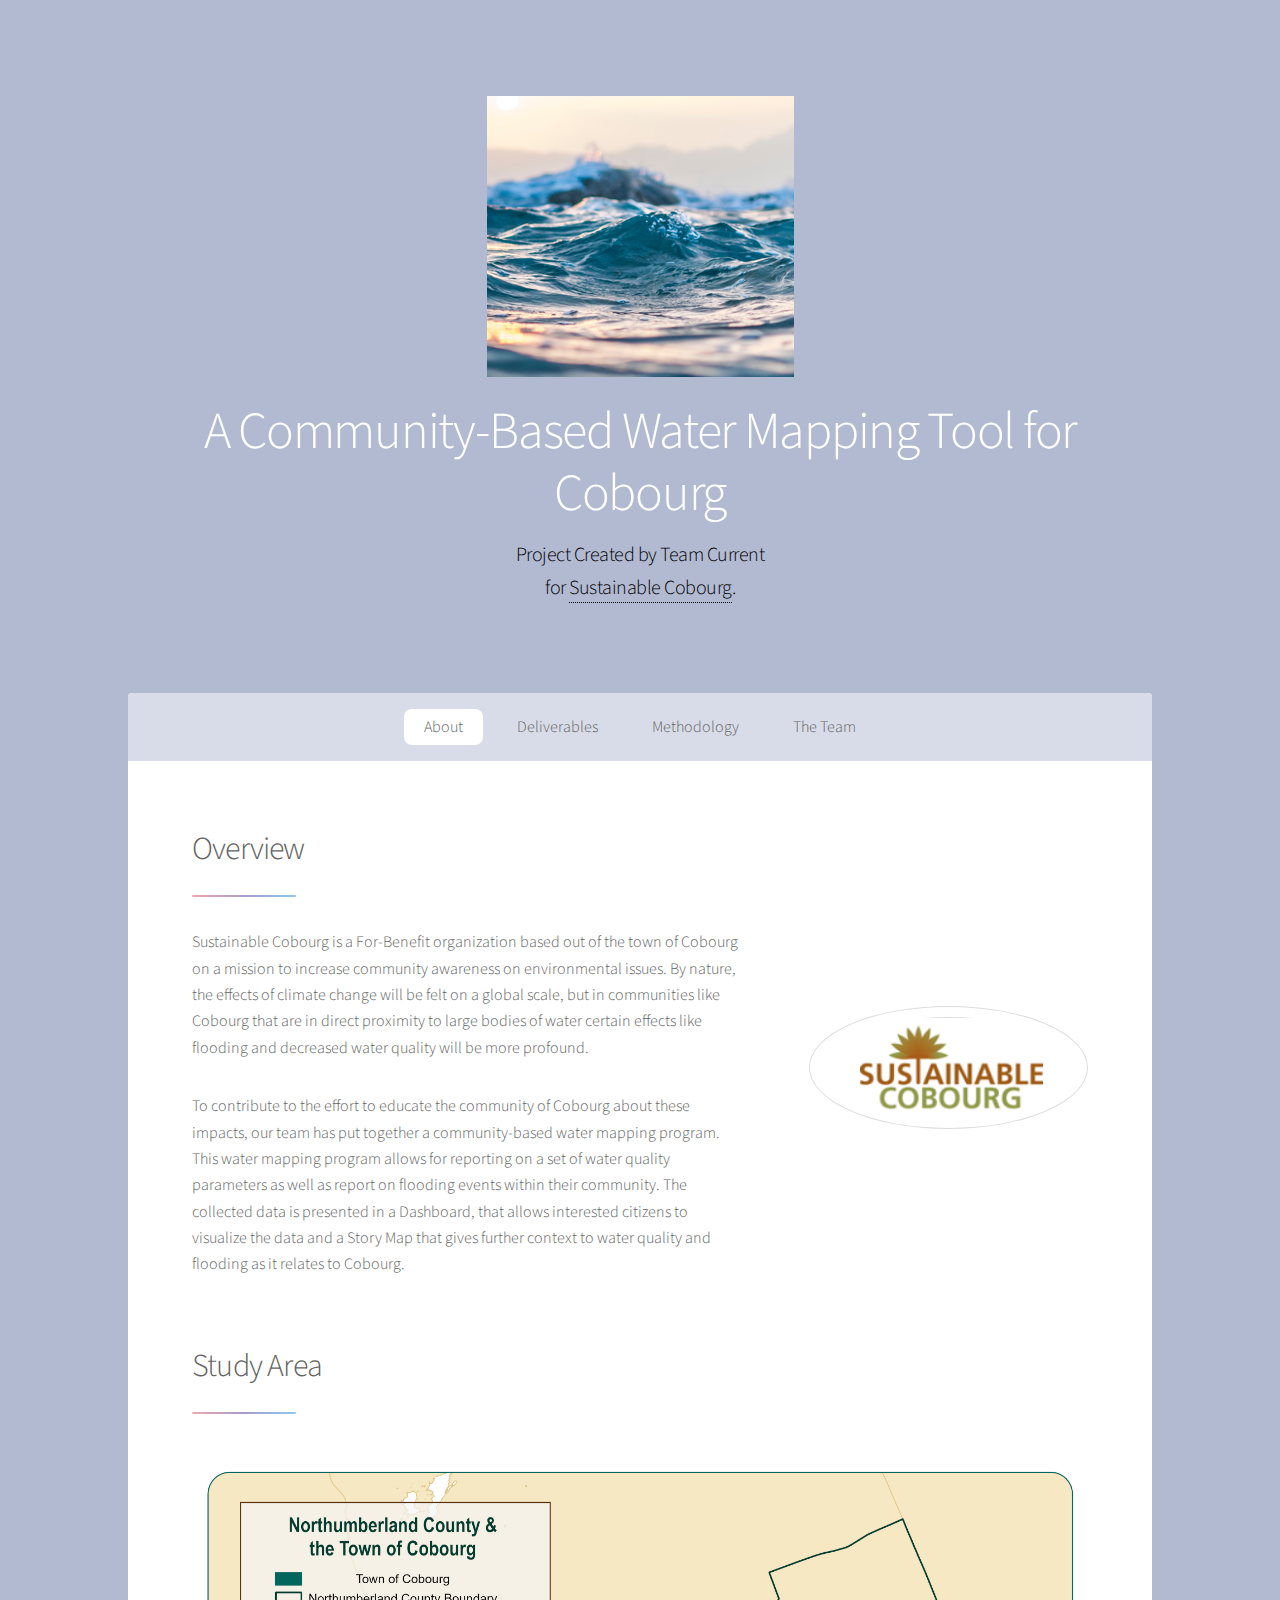
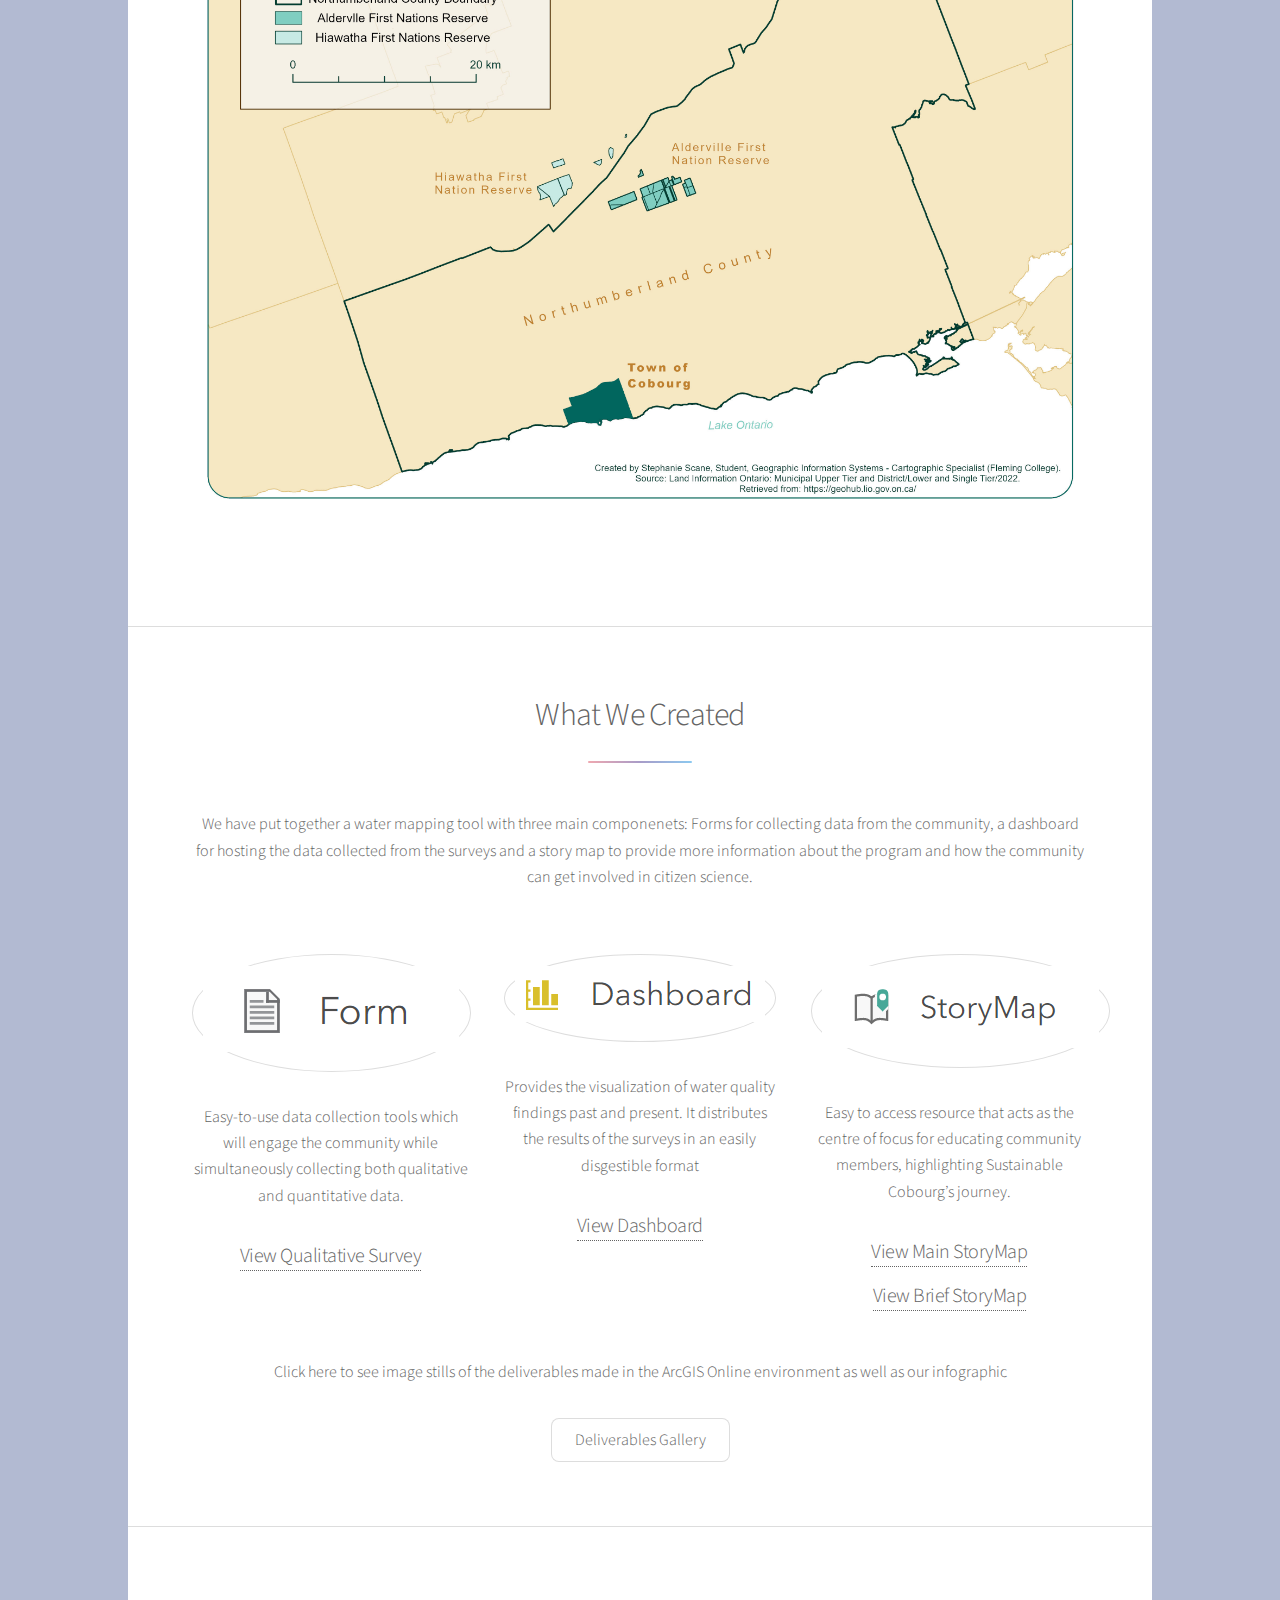
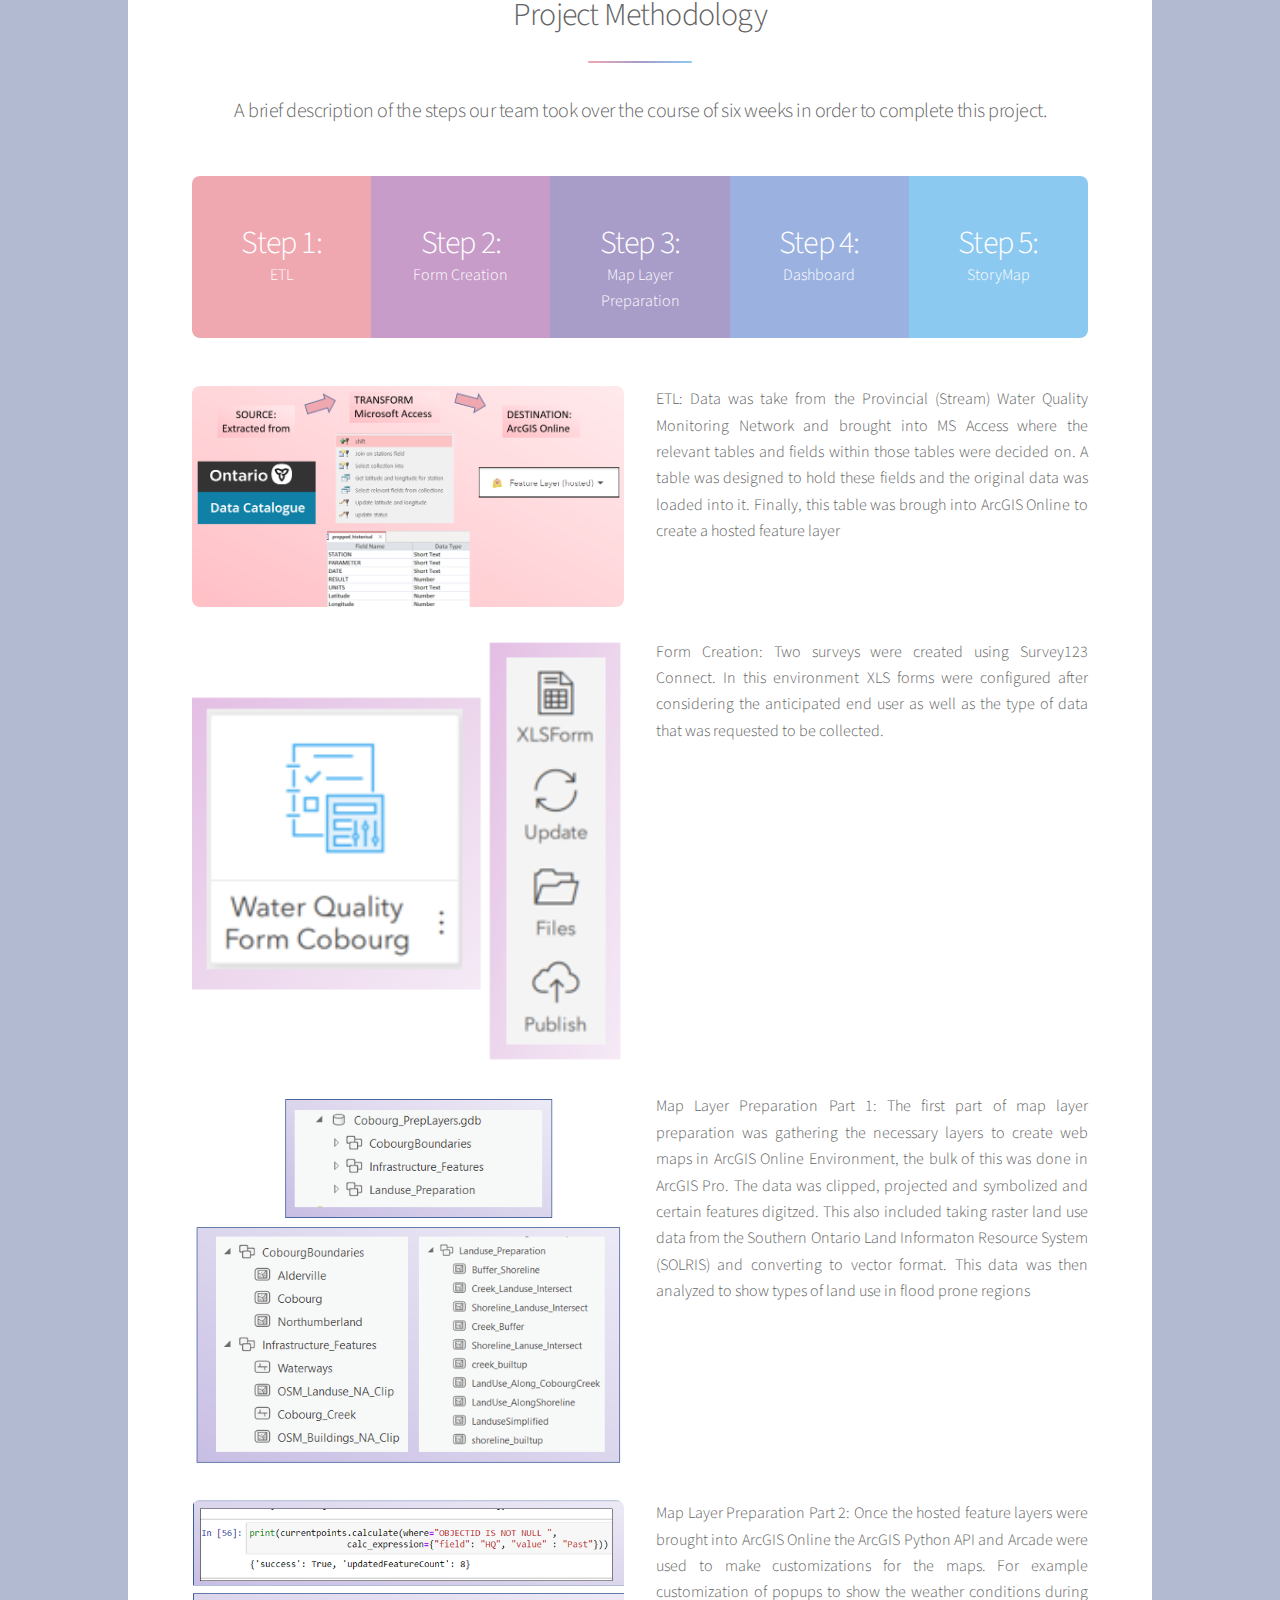
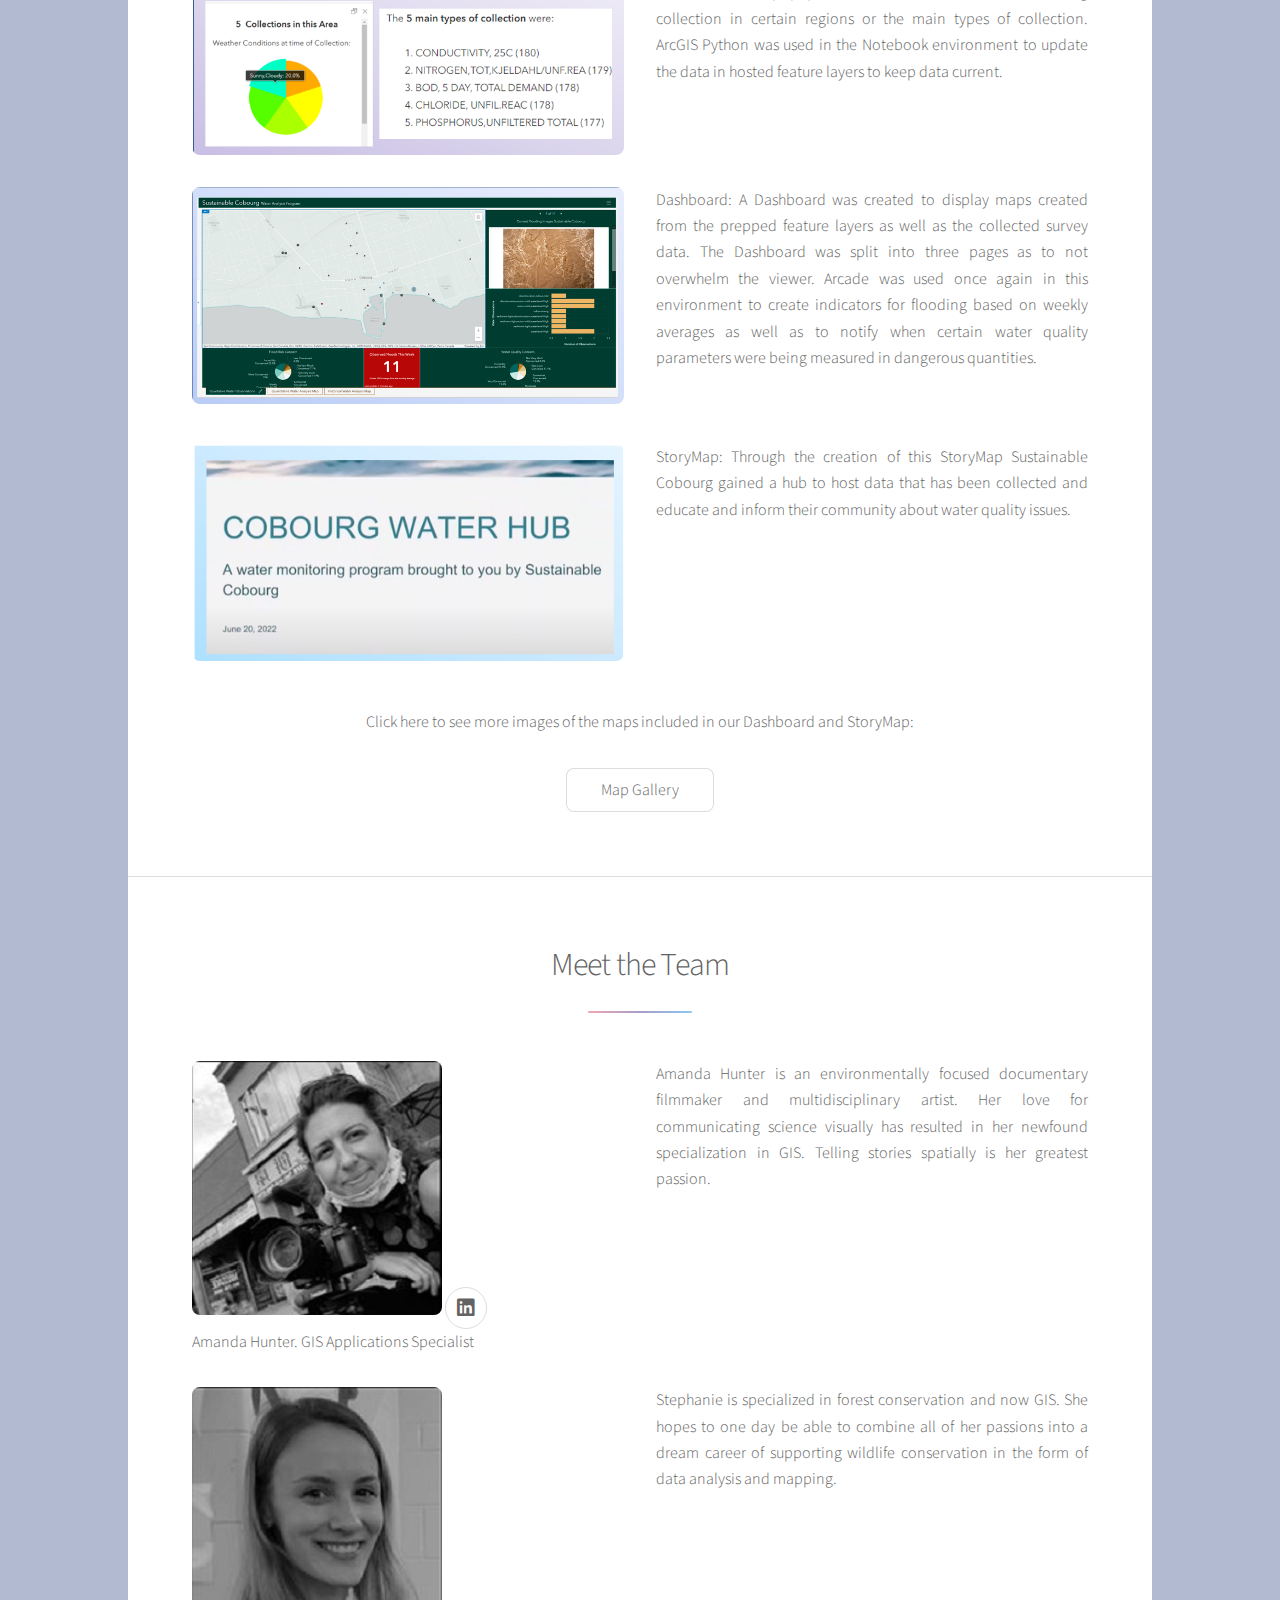
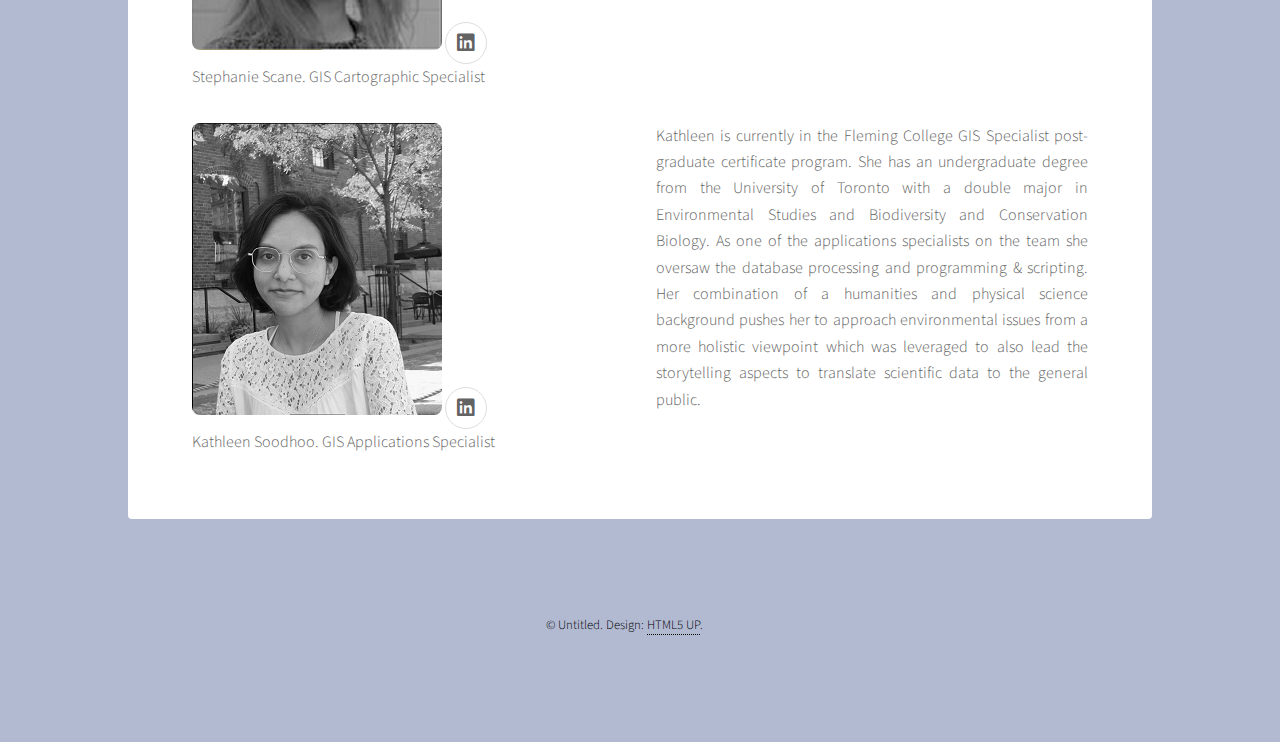
==== commit e5b9a062: "all bios update" ====
--- a/index.html
+++ b/index.html
@@ -198,26 +198,26 @@
 							</header>
 						
 							<p class="content"><img class = "image" src = "images/amanda_teampic.png">
-								<a href="#" class="icon brands fa-linkedin alt"><span class="label">Twitter</span></a>
+								<a href="#" class="icon brands fa-linkedin alt"><span class="label">Linkedin</span></a>
 								<!-- <a href="#" class="icon brands fa-github alt"><span class="label">GitHub</span></a></li> --></br>
-								Amanda Hunter. GIS Applications Specialist</br> ETL: Data was take from the Provincial (Stream) Water Quality Monitoring Network and brought into 
-								MS Access where the relevant tables and fields within those tables were decided on. A table was designed to hold these fields 
-								which were then inserted into it. Finally, this table was brough into ArcGIS Online to create a hosted feature layer</p>
+								Amanda Hunter. GIS Applications Specialist</br> Amanda Hunter is an environmentally focused documentary filmmaker
+								 and multidisciplinary artist. Her love for communicating science visually has resulted in her newfound specialization in GIS. 
+								 Telling stories spatially is her greatest passion.</p>
 
 
 							<p class="content"><img class = "image" src = "images/steph_teampic.png">
-								<a href="#" class="icon brands fa-linkedin alt"><span class="label">Twitter</span></a>
+								<a href="#" class="icon brands fa-linkedin alt"><span class="label">Linkedin</span></a>
 								<!-- <a href="#" class="icon brands fa-github alt"><span class="label">GitHub</span></a></li> -->
 							</br>Stephanie Scane. GIS Cartographic Specialist</br>
-						        Form Creation: Two surveys were created using Survey123 Connect. In this environment 
-							XLS forms were configured after considering the anticipated end user as well as the type of data that was requested to be collected.</p>
+							Stephanie is specialized in forest conservation and now GIS. She hopes to one day be able to combine all of her passions into a dream career of 
+							supporting wildlife conservation in the form of data analysis and mapping.</p>
 							<p class="content"><img class = "image" src = "images/ks_teampic.png">
-								<a href="www.linkedin.com/in/kathleen-soodhoo-709872234" class="icon brands fa-linkedin alt"><span class="label">Twitter</span></a>
+								<a href="www.linkedin.com/in/kathleen-soodhoo-709872234" class="icon brands fa-linkedin alt"><span class="label">Linkedin</span></a>
 								<!-- <a href="#" class="icon brands fa-github alt"><span class="label">GitHub</span></a></li> -->
 							</br>Kathleen Soodhoo. GIS Applications Specialist</br>Kathleen is currently in the Fleming College GIS Specialist post-graduate certificate program. 
 								She has an undergraduate degree from the University of Toronto with a double major in Environmental Studies and Biodiversity and Conservation Biology. 
 								As one of the applications specialists on the team she oversaw the database processing and programming & scripting.
-								Her combination of a humanities and scientific background pushes her to approach environmental issues from a more holistic viewpoint which was leveraged to 
+								Her combination of a humanities and physical science background pushes her to approach environmental issues from a more holistic viewpoint which was leveraged to 
 								also lead the storytelling aspects to translate scientific data to the general public. 
 								</p>
 						</section>
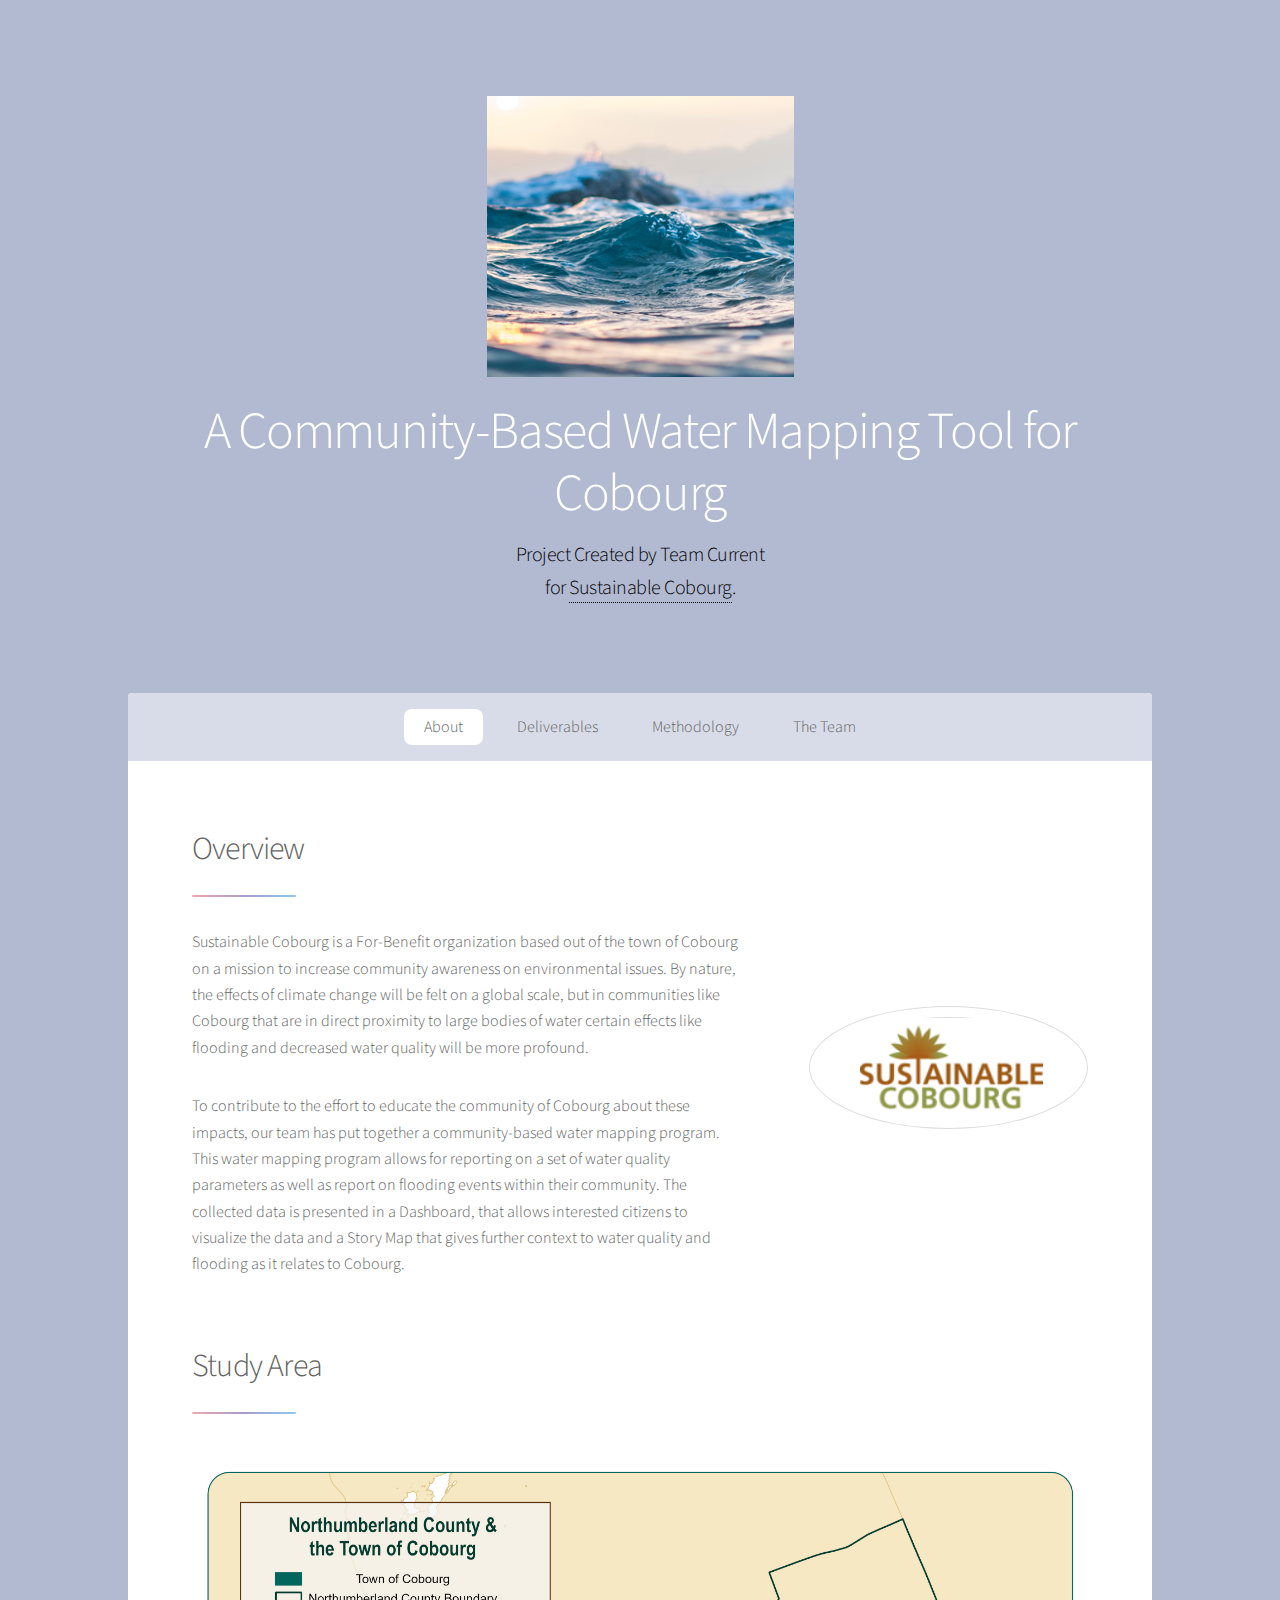
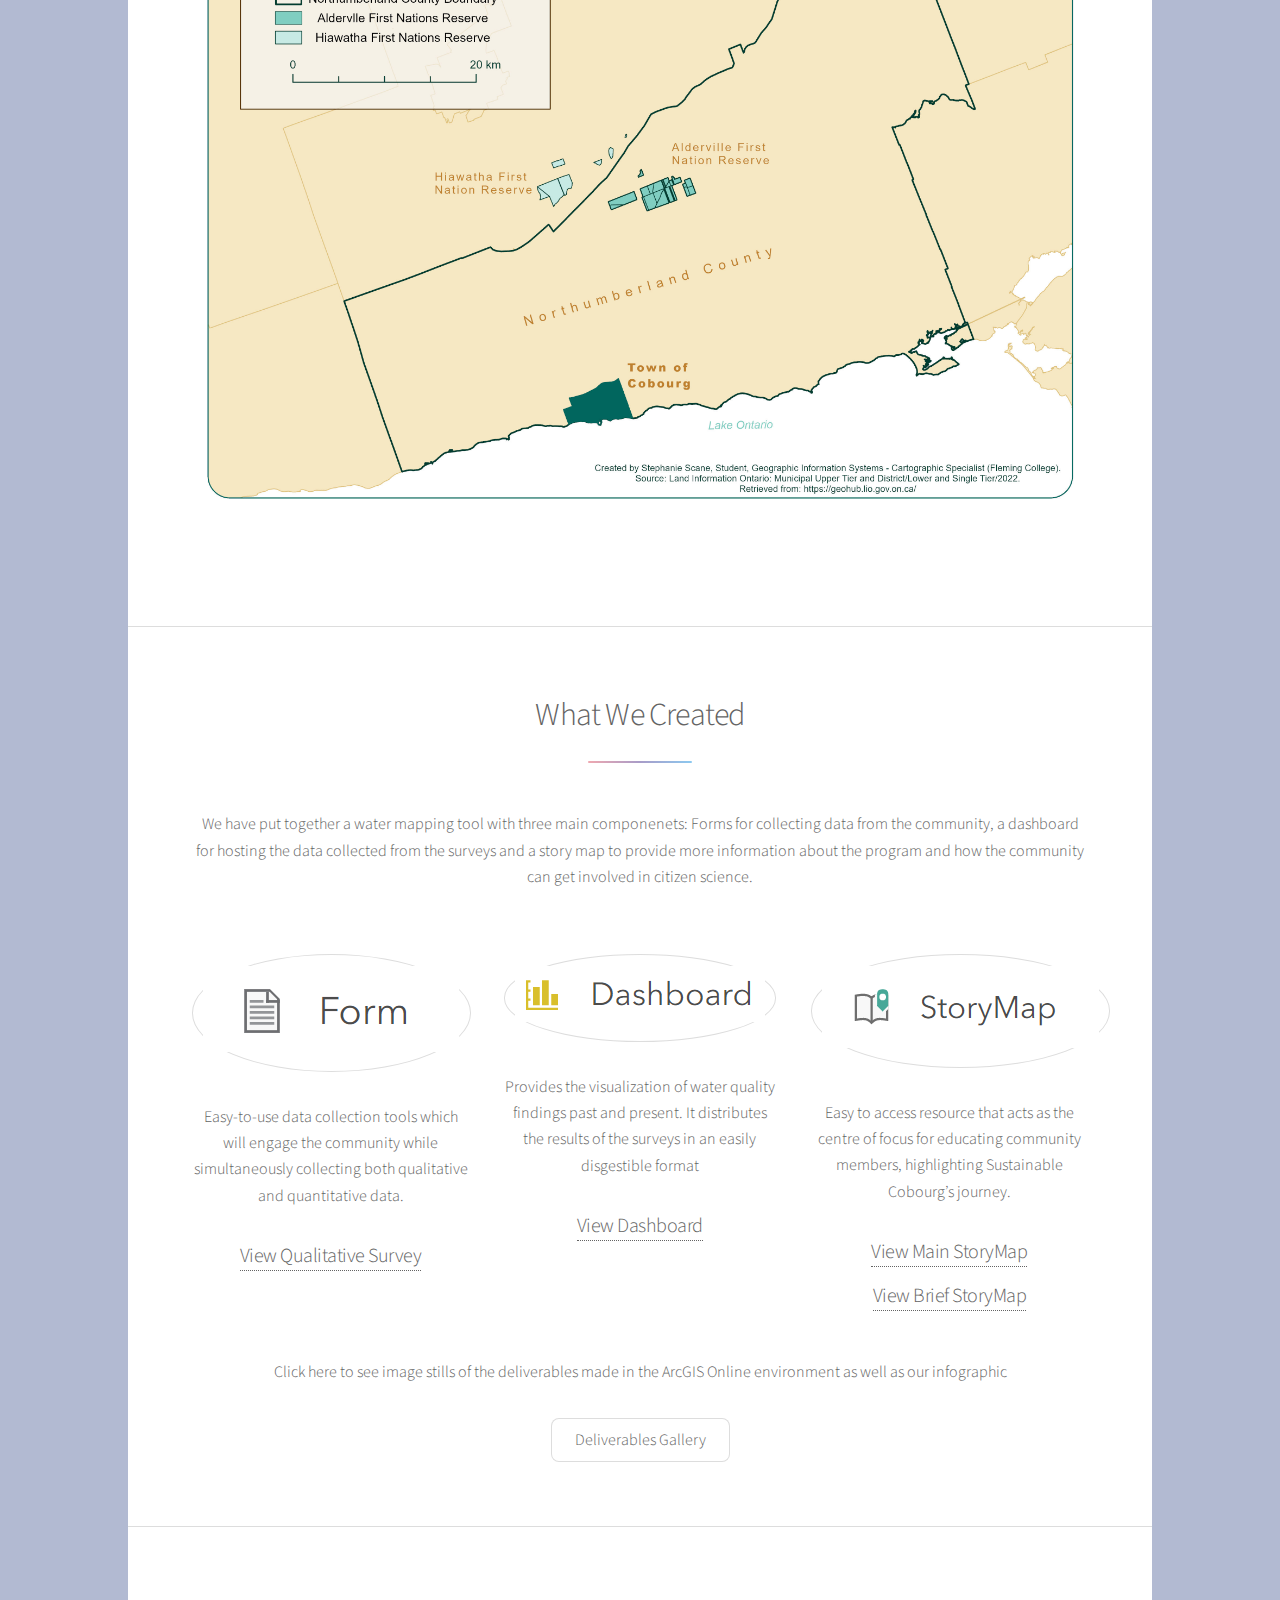
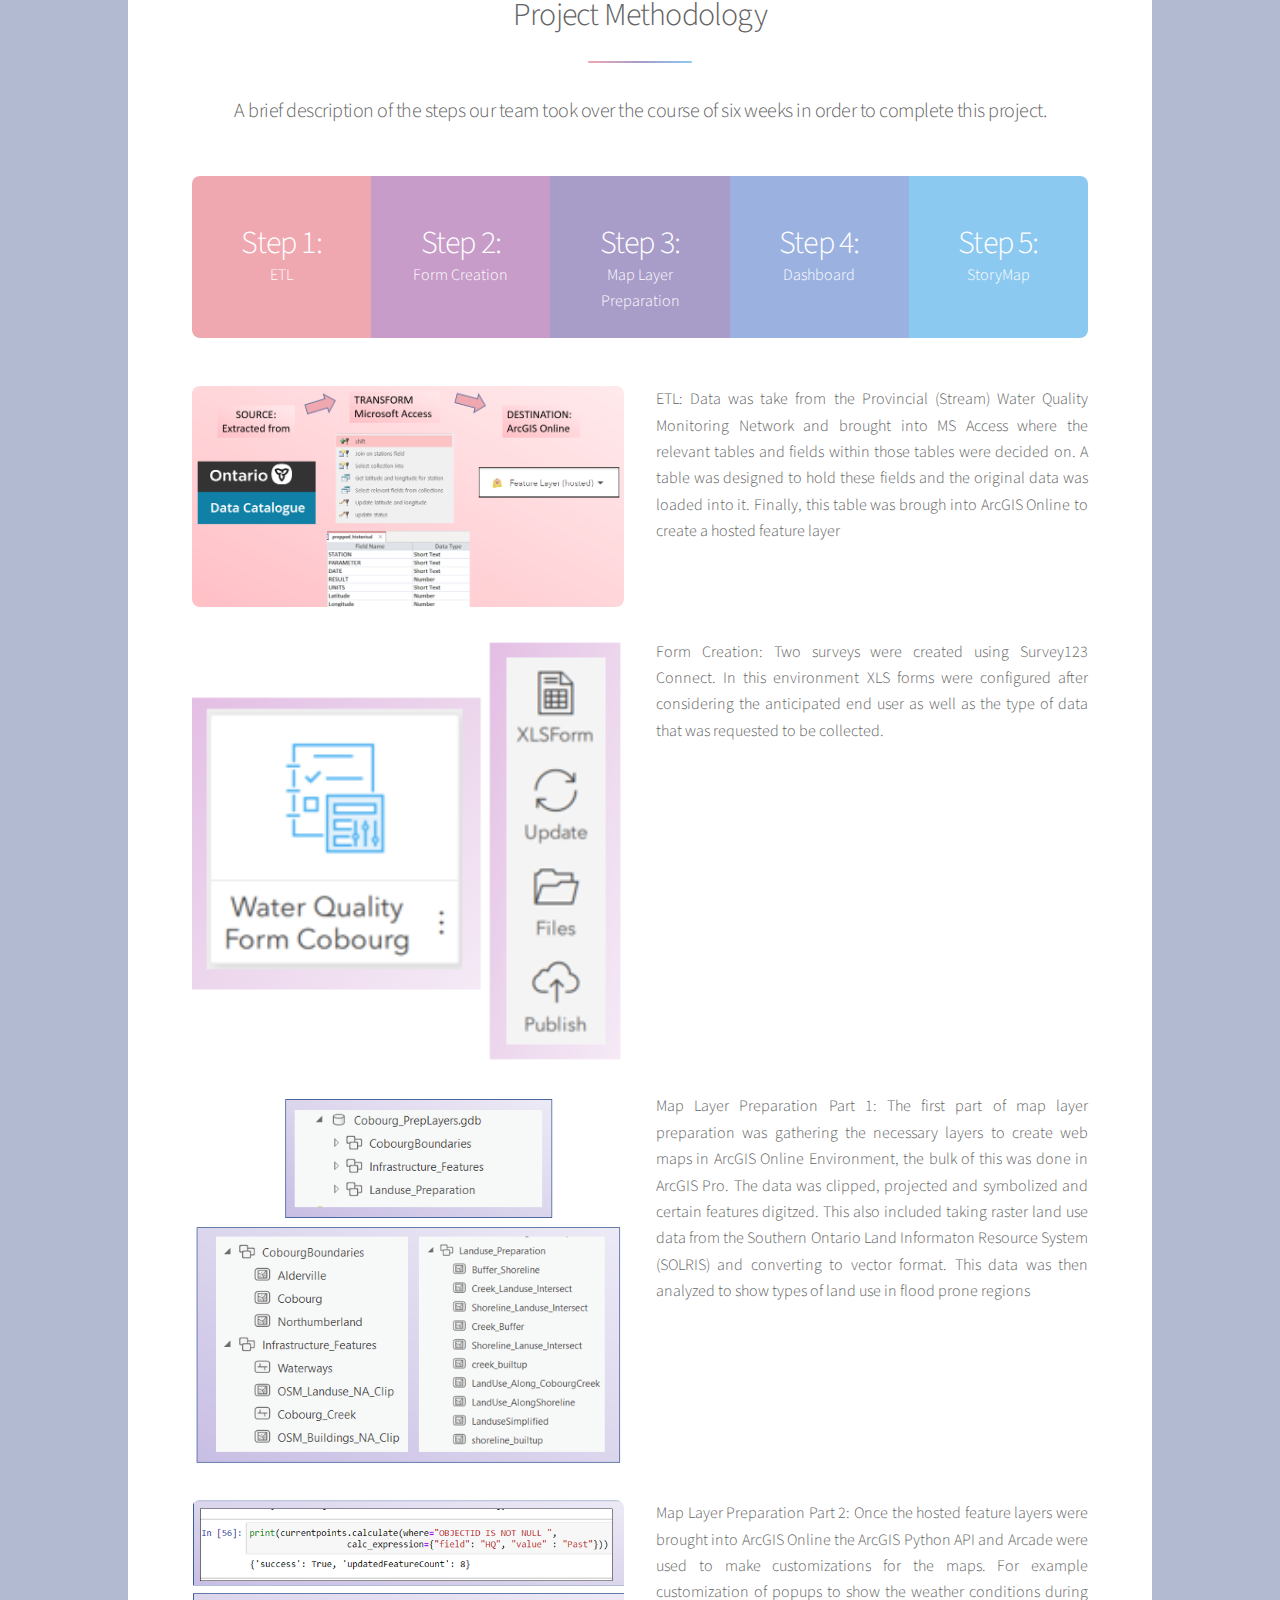
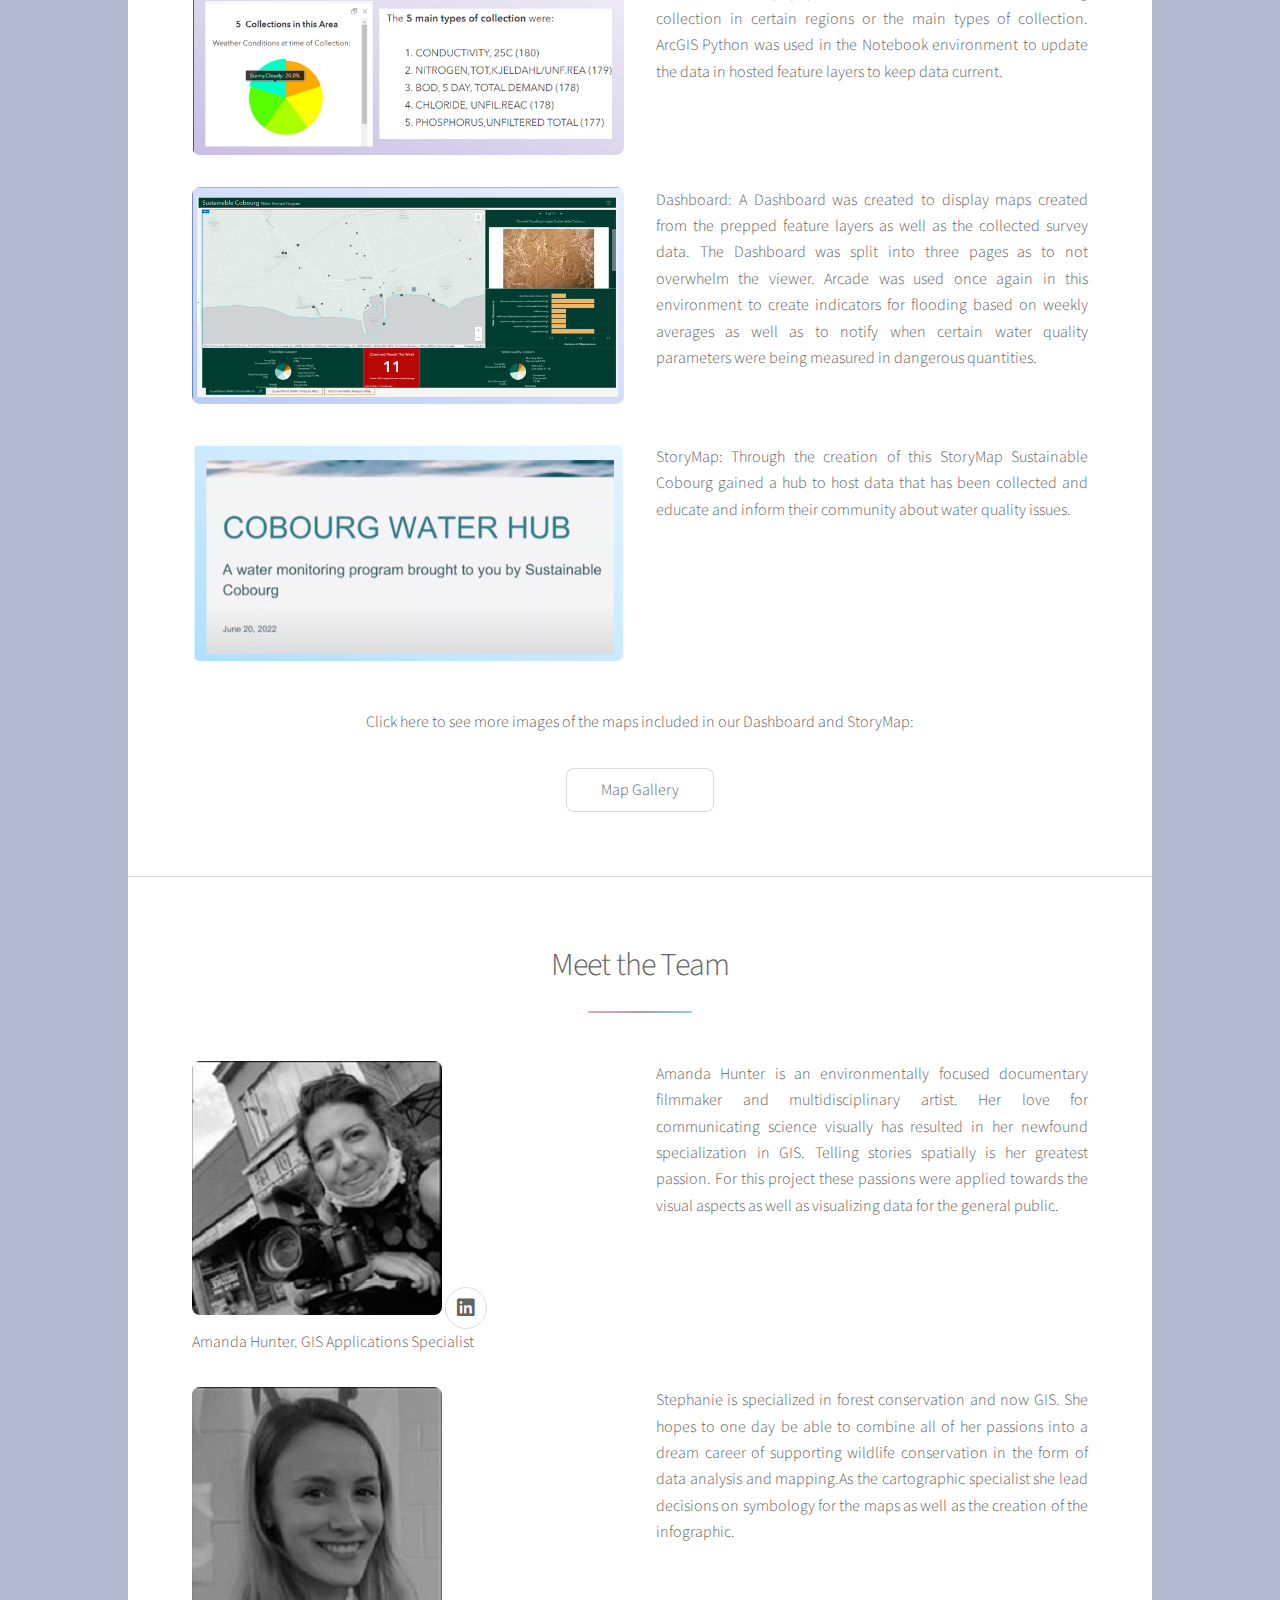
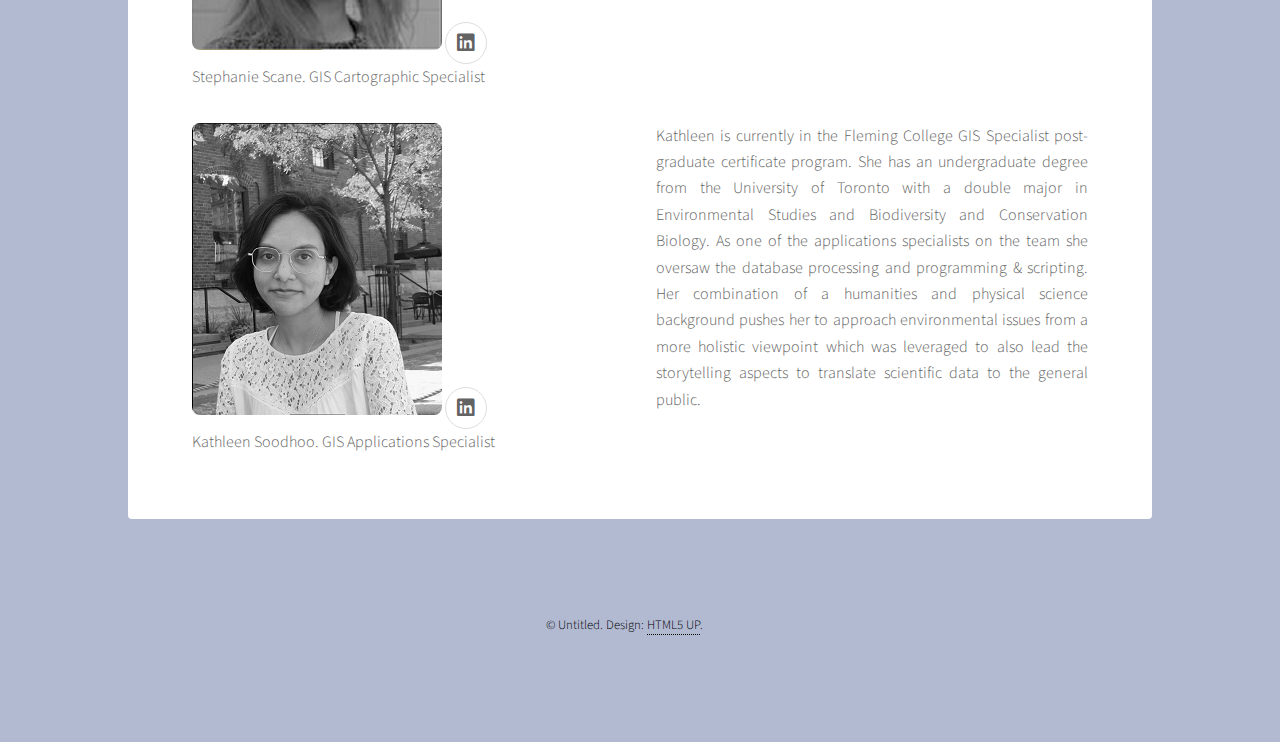
==== commit 1bb7fb86: "ks" ====
--- a/index.html
+++ b/index.html
@@ -202,7 +202,8 @@
 								<!-- <a href="#" class="icon brands fa-github alt"><span class="label">GitHub</span></a></li> --></br>
 								Amanda Hunter. GIS Applications Specialist</br> Amanda Hunter is an environmentally focused documentary filmmaker
 								 and multidisciplinary artist. Her love for communicating science visually has resulted in her newfound specialization in GIS. 
-								 Telling stories spatially is her greatest passion.</p>
+								 Telling stories spatially is her greatest passion. For this project these passions were applied towards the visual aspects as well 
+								 as visualizing data for the general public.</p>
 
 
 							<p class="content"><img class = "image" src = "images/steph_teampic.png">
@@ -210,7 +211,8 @@
 								<!-- <a href="#" class="icon brands fa-github alt"><span class="label">GitHub</span></a></li> -->
 							</br>Stephanie Scane. GIS Cartographic Specialist</br>
 							Stephanie is specialized in forest conservation and now GIS. She hopes to one day be able to combine all of her passions into a dream career of 
-							supporting wildlife conservation in the form of data analysis and mapping.</p>
+							supporting wildlife conservation in the form of data analysis and mapping.As the cartographic specialist she lead decisions on symbology for the maps 
+						    as well as the creation of the infographic.</p>
 							<p class="content"><img class = "image" src = "images/ks_teampic.png">
 								<a href="www.linkedin.com/in/kathleen-soodhoo-709872234" class="icon brands fa-linkedin alt"><span class="label">Linkedin</span></a>
 								<!-- <a href="#" class="icon brands fa-github alt"><span class="label">GitHub</span></a></li> -->
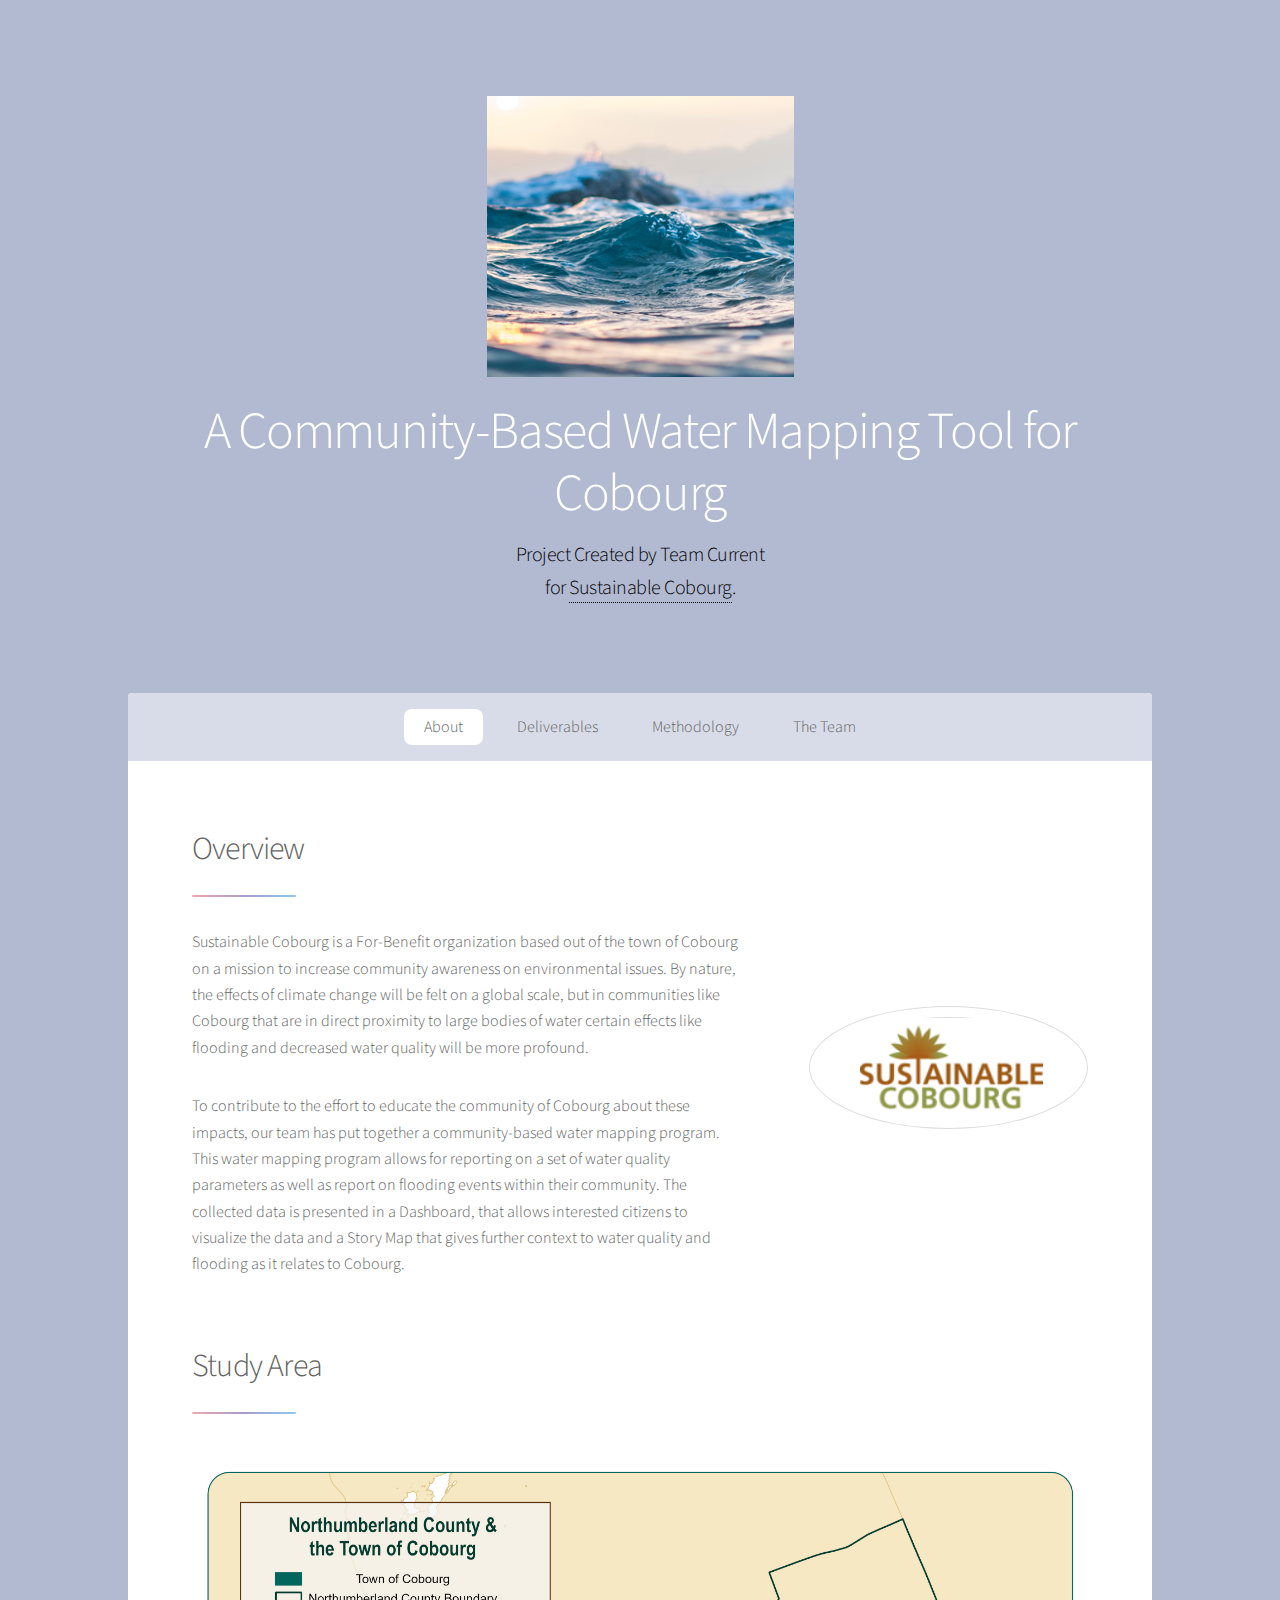
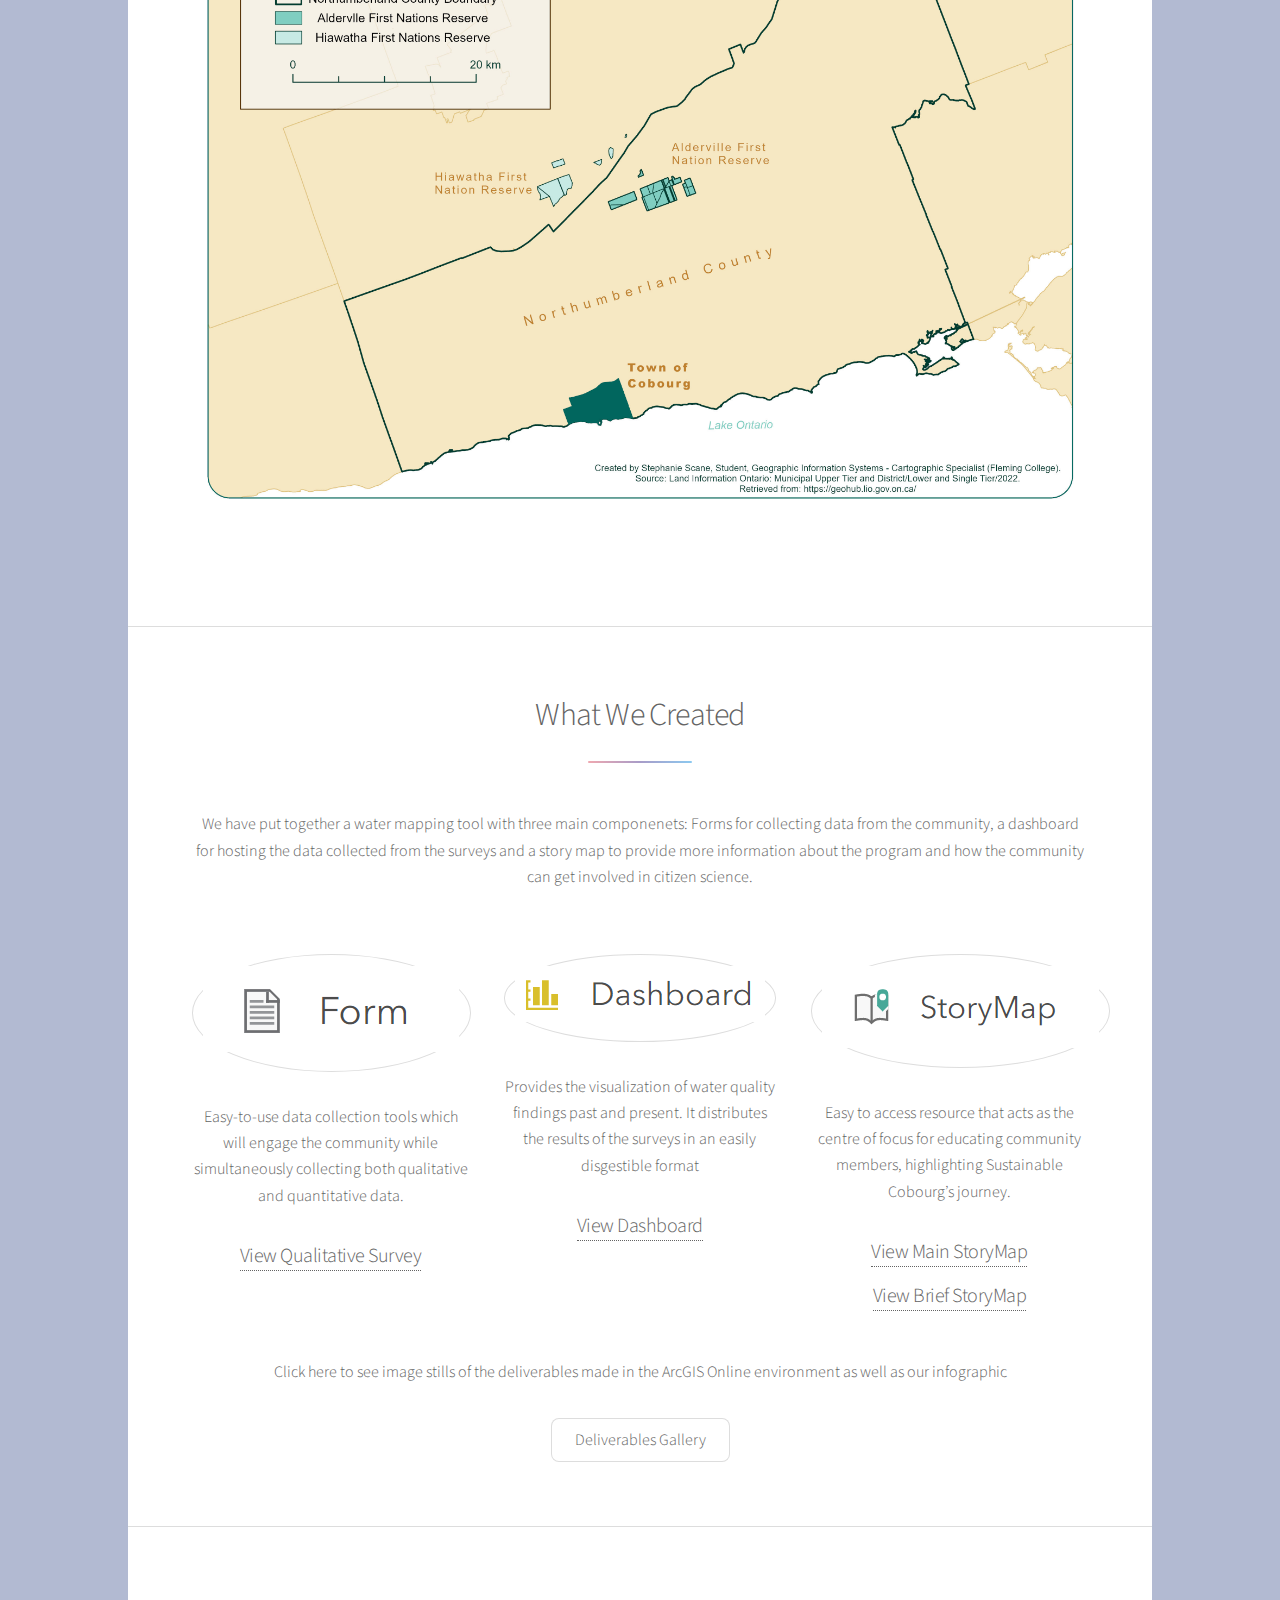
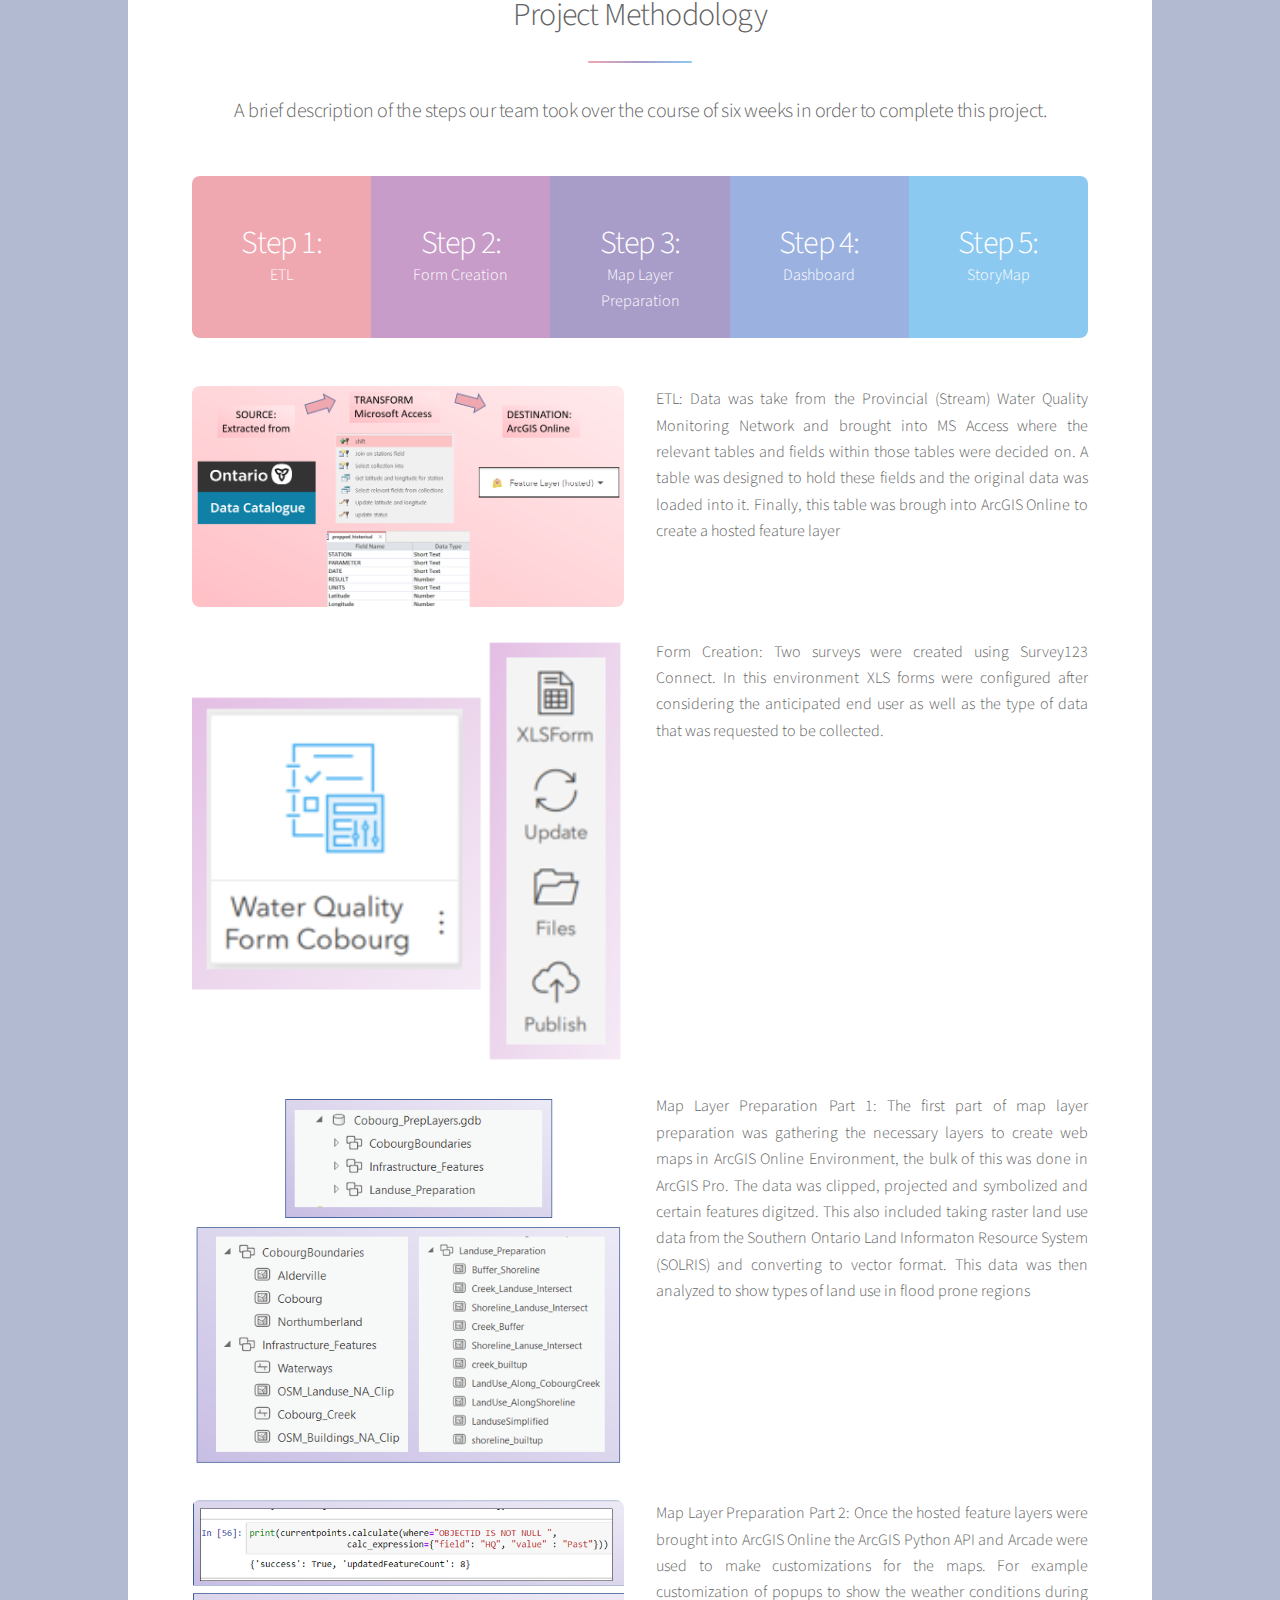
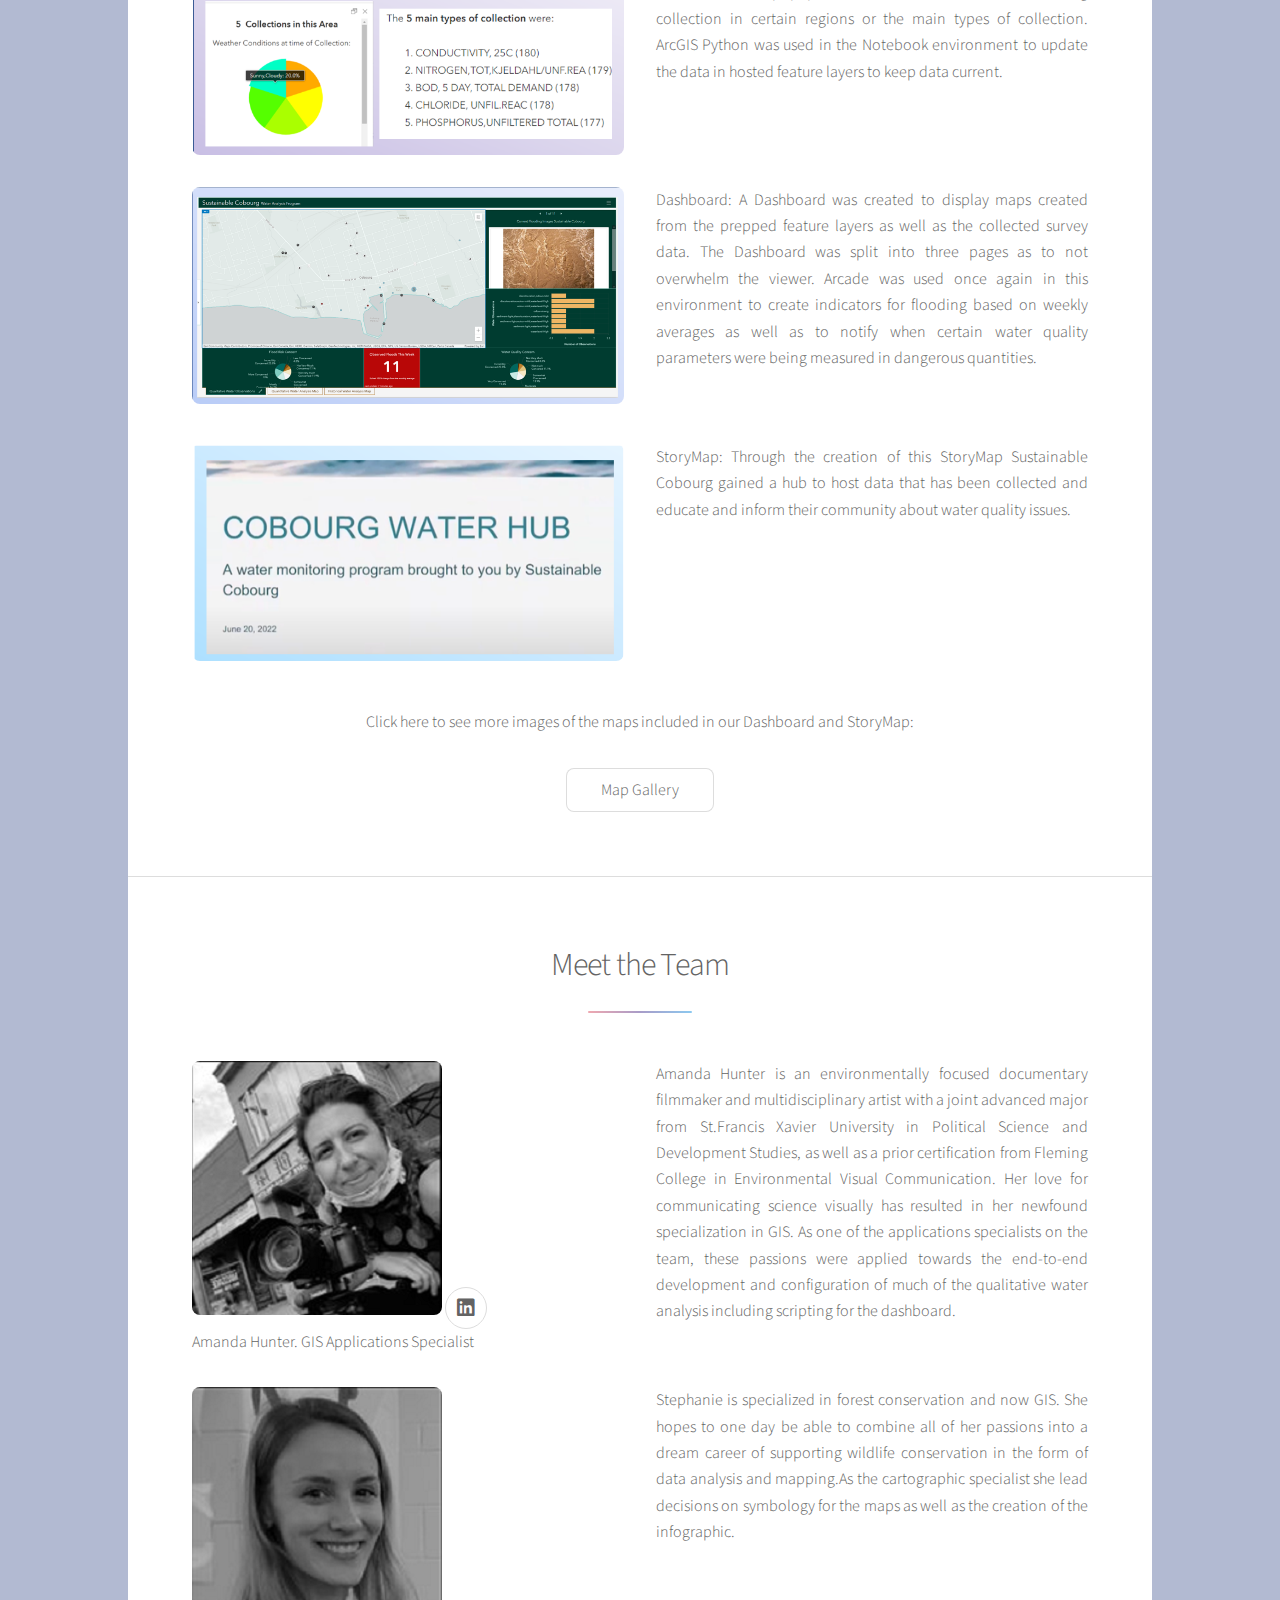
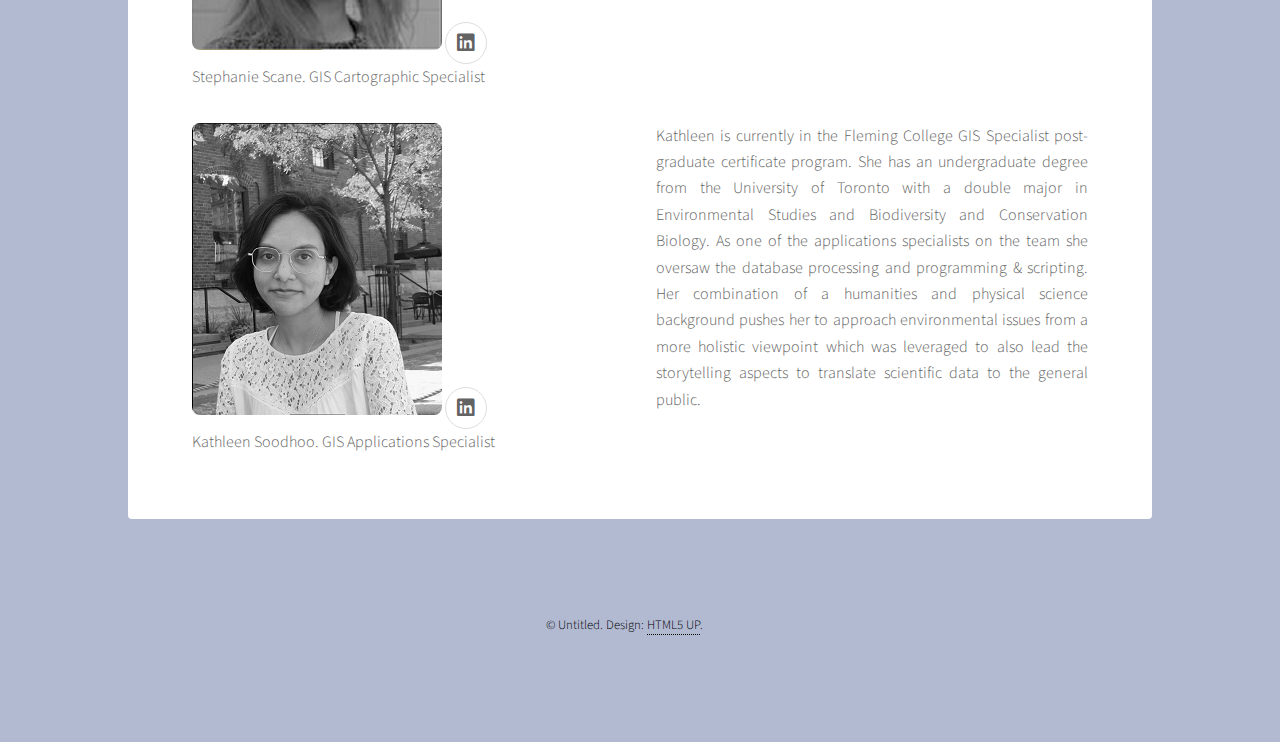
==== commit 17e22369: "Update index.html" ====
--- a/index.html
+++ b/index.html
@@ -201,9 +201,11 @@
 								<a href="#" class="icon brands fa-linkedin alt"><span class="label">Linkedin</span></a>
 								<!-- <a href="#" class="icon brands fa-github alt"><span class="label">GitHub</span></a></li> --></br>
 								Amanda Hunter. GIS Applications Specialist</br> Amanda Hunter is an environmentally focused documentary filmmaker
-								 and multidisciplinary artist. Her love for communicating science visually has resulted in her newfound specialization in GIS. 
-								 Telling stories spatially is her greatest passion. For this project these passions were applied towards the visual aspects as well 
-								 as visualizing data for the general public.</p>
+								 and multidisciplinary artist with a joint advanced major from St.Francis Xavier University in Political Science and Development Studies, 
+								as well as a prior certification from Fleming College in Environmental Visual Communication. 
+								Her love for communicating science visually has resulted in her newfound specialization in GIS. 
+								 As one of the applications specialists on the team, these passions were applied towards the end-to-end development and configuration of much of the qualitative water analysis including scripting for the dashboard.
+								 </p>
 
 
 							<p class="content"><img class = "image" src = "images/steph_teampic.png">
@@ -214,7 +216,7 @@
 							supporting wildlife conservation in the form of data analysis and mapping.As the cartographic specialist she lead decisions on symbology for the maps 
 						    as well as the creation of the infographic.</p>
 							<p class="content"><img class = "image" src = "images/ks_teampic.png">
-								<a href="www.linkedin.com/in/kathleen-soodhoo-709872234" class="icon brands fa-linkedin alt"><span class="label">Linkedin</span></a>
+								<a href="https://www.linkedin.com/in/kathleen-soodhoo-709872234" class="icon brands fa-linkedin alt"><span class="label">Linkedin</span></a>
 								<!-- <a href="#" class="icon brands fa-github alt"><span class="label">GitHub</span></a></li> -->
 							</br>Kathleen Soodhoo. GIS Applications Specialist</br>Kathleen is currently in the Fleming College GIS Specialist post-graduate certificate program. 
 								She has an undergraduate degree from the University of Toronto with a double major in Environmental Studies and Biodiversity and Conservation Biology. 
@@ -281,4 +283,4 @@
 			<script src="assets/js/main.js"></script>
 
 	</body>
-</html>+</html>
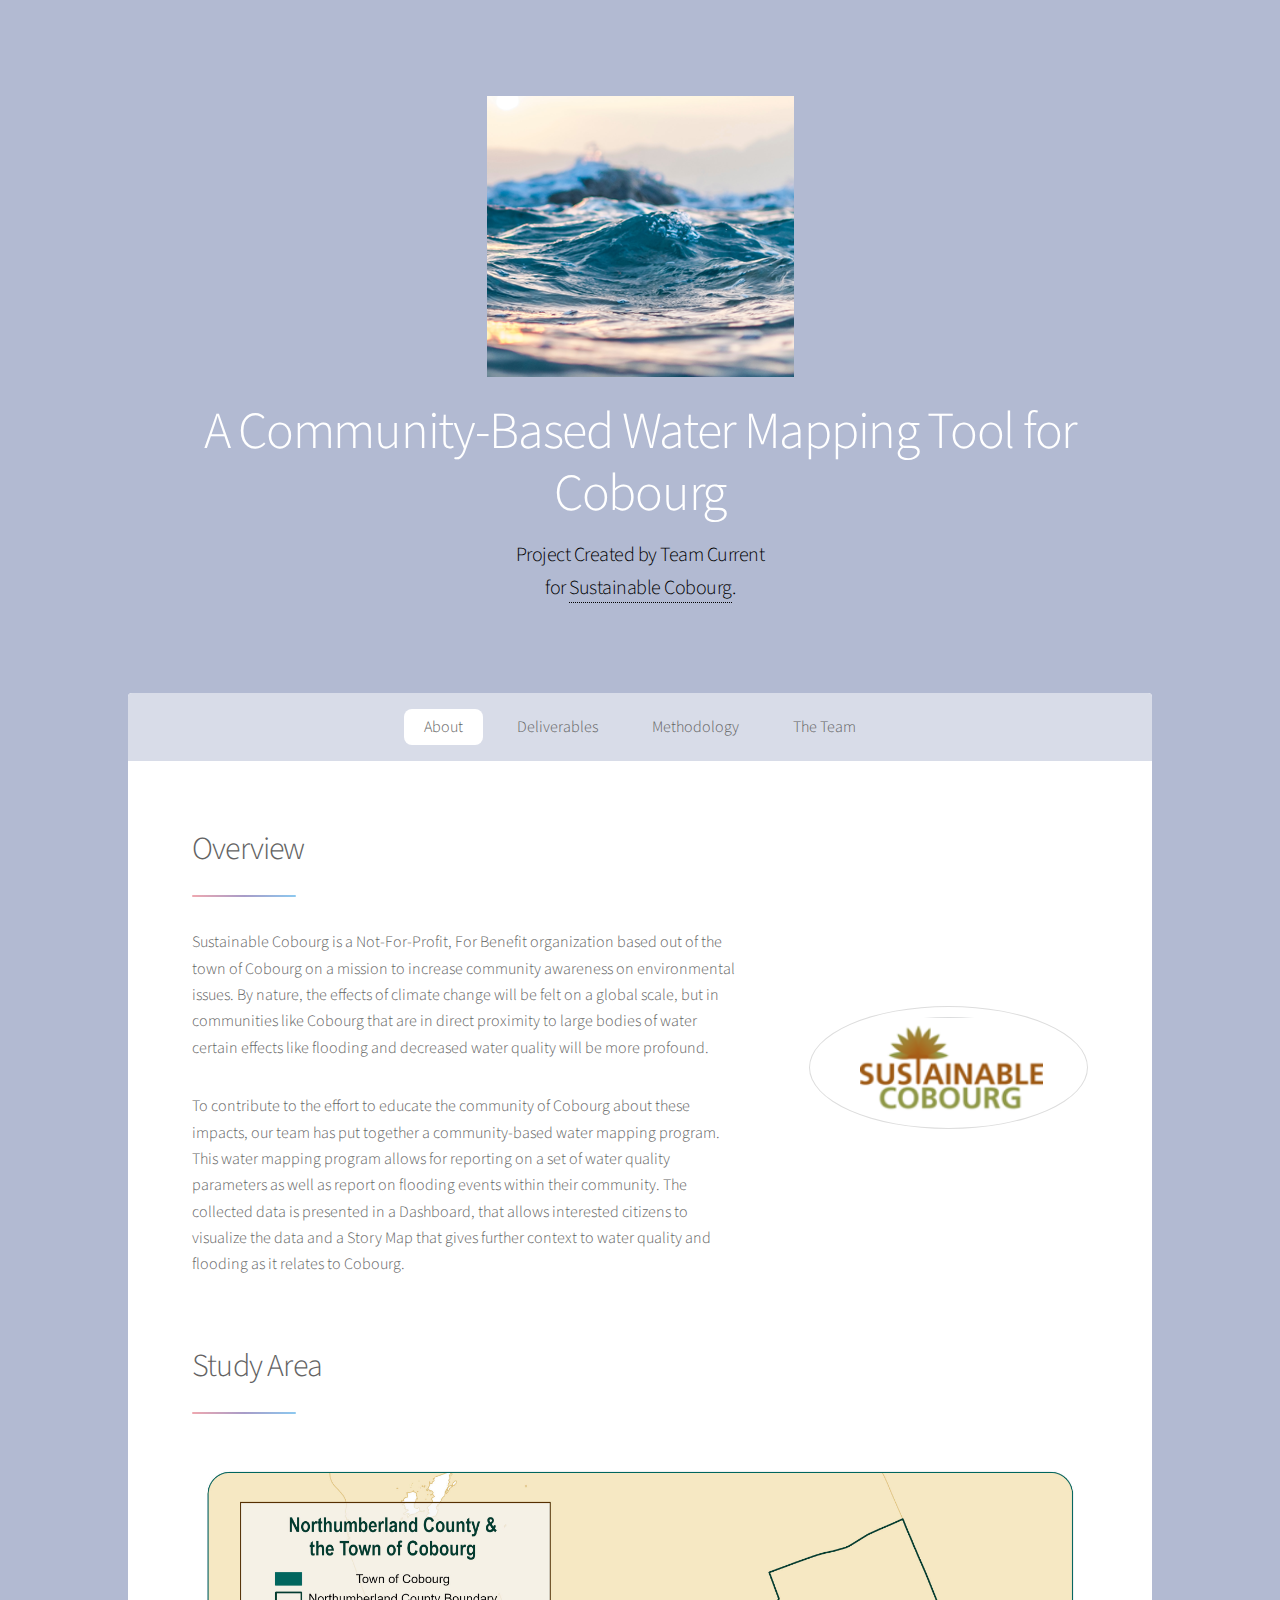
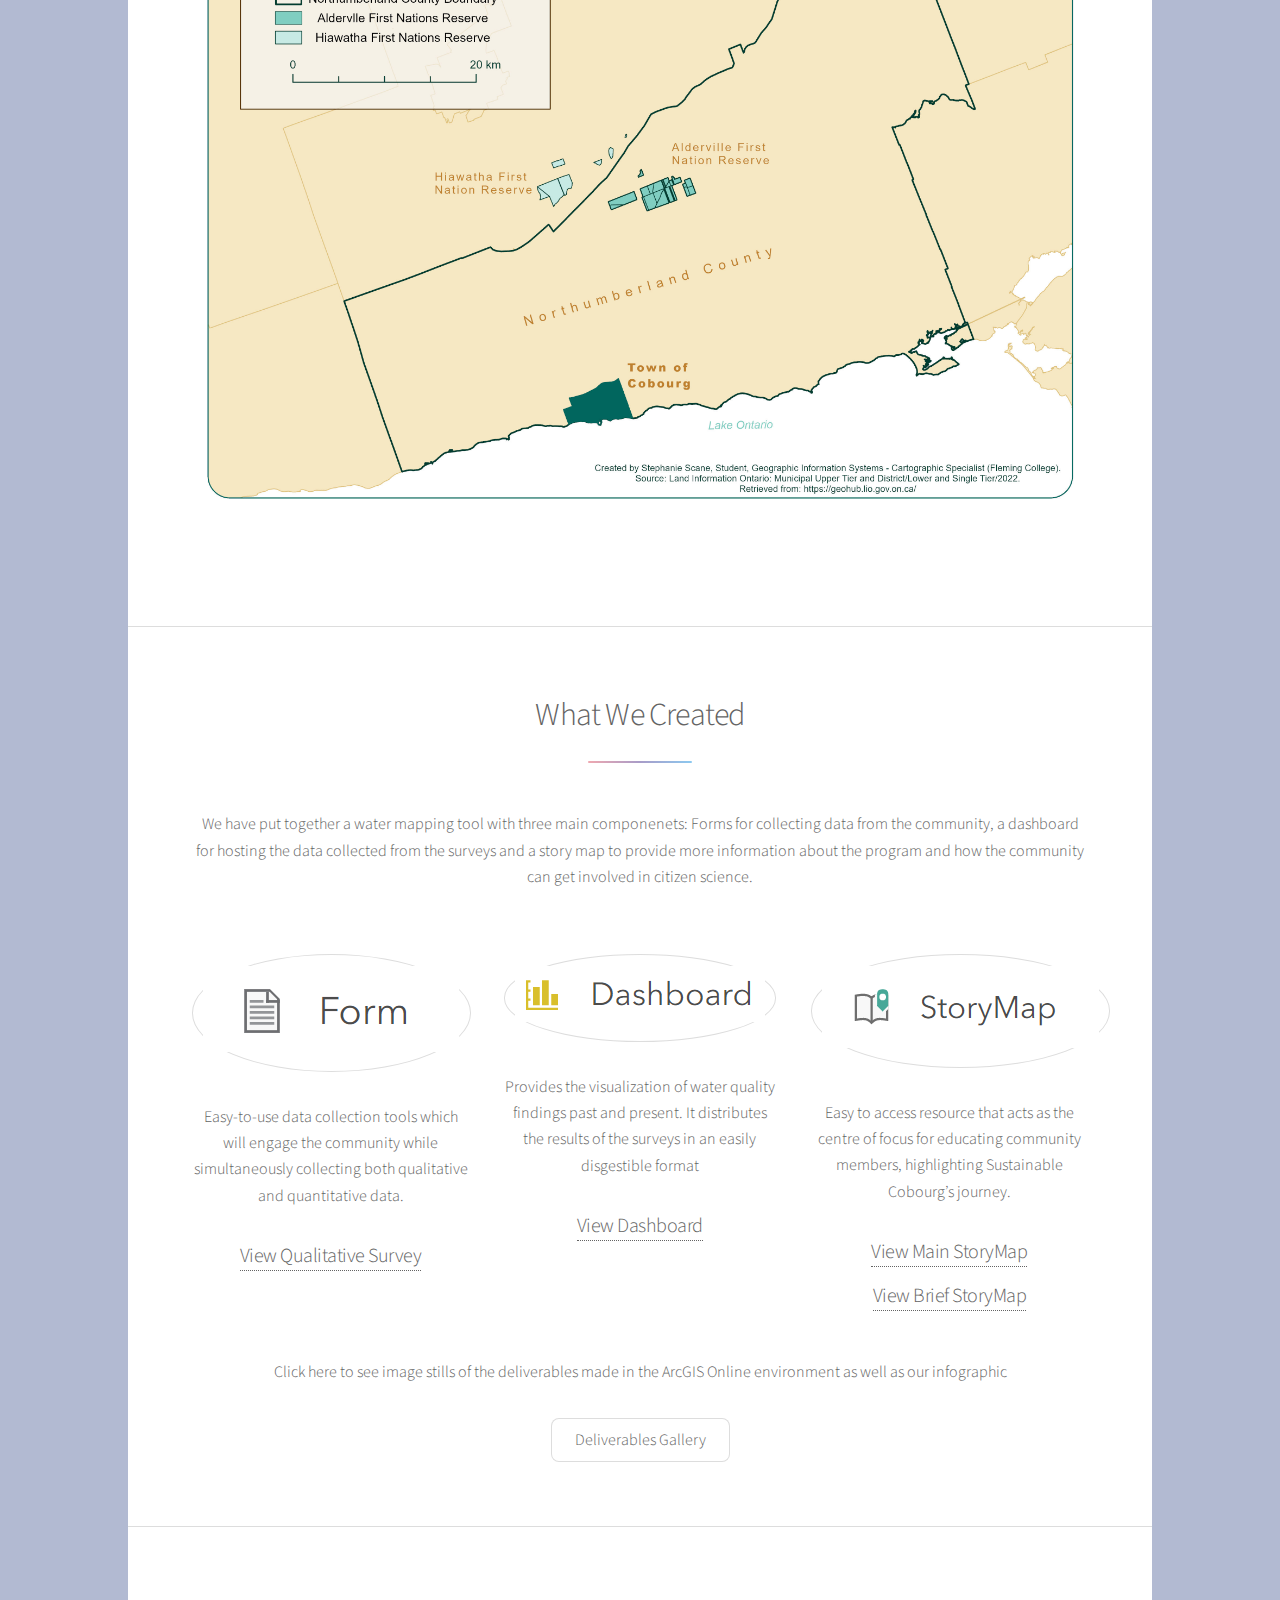
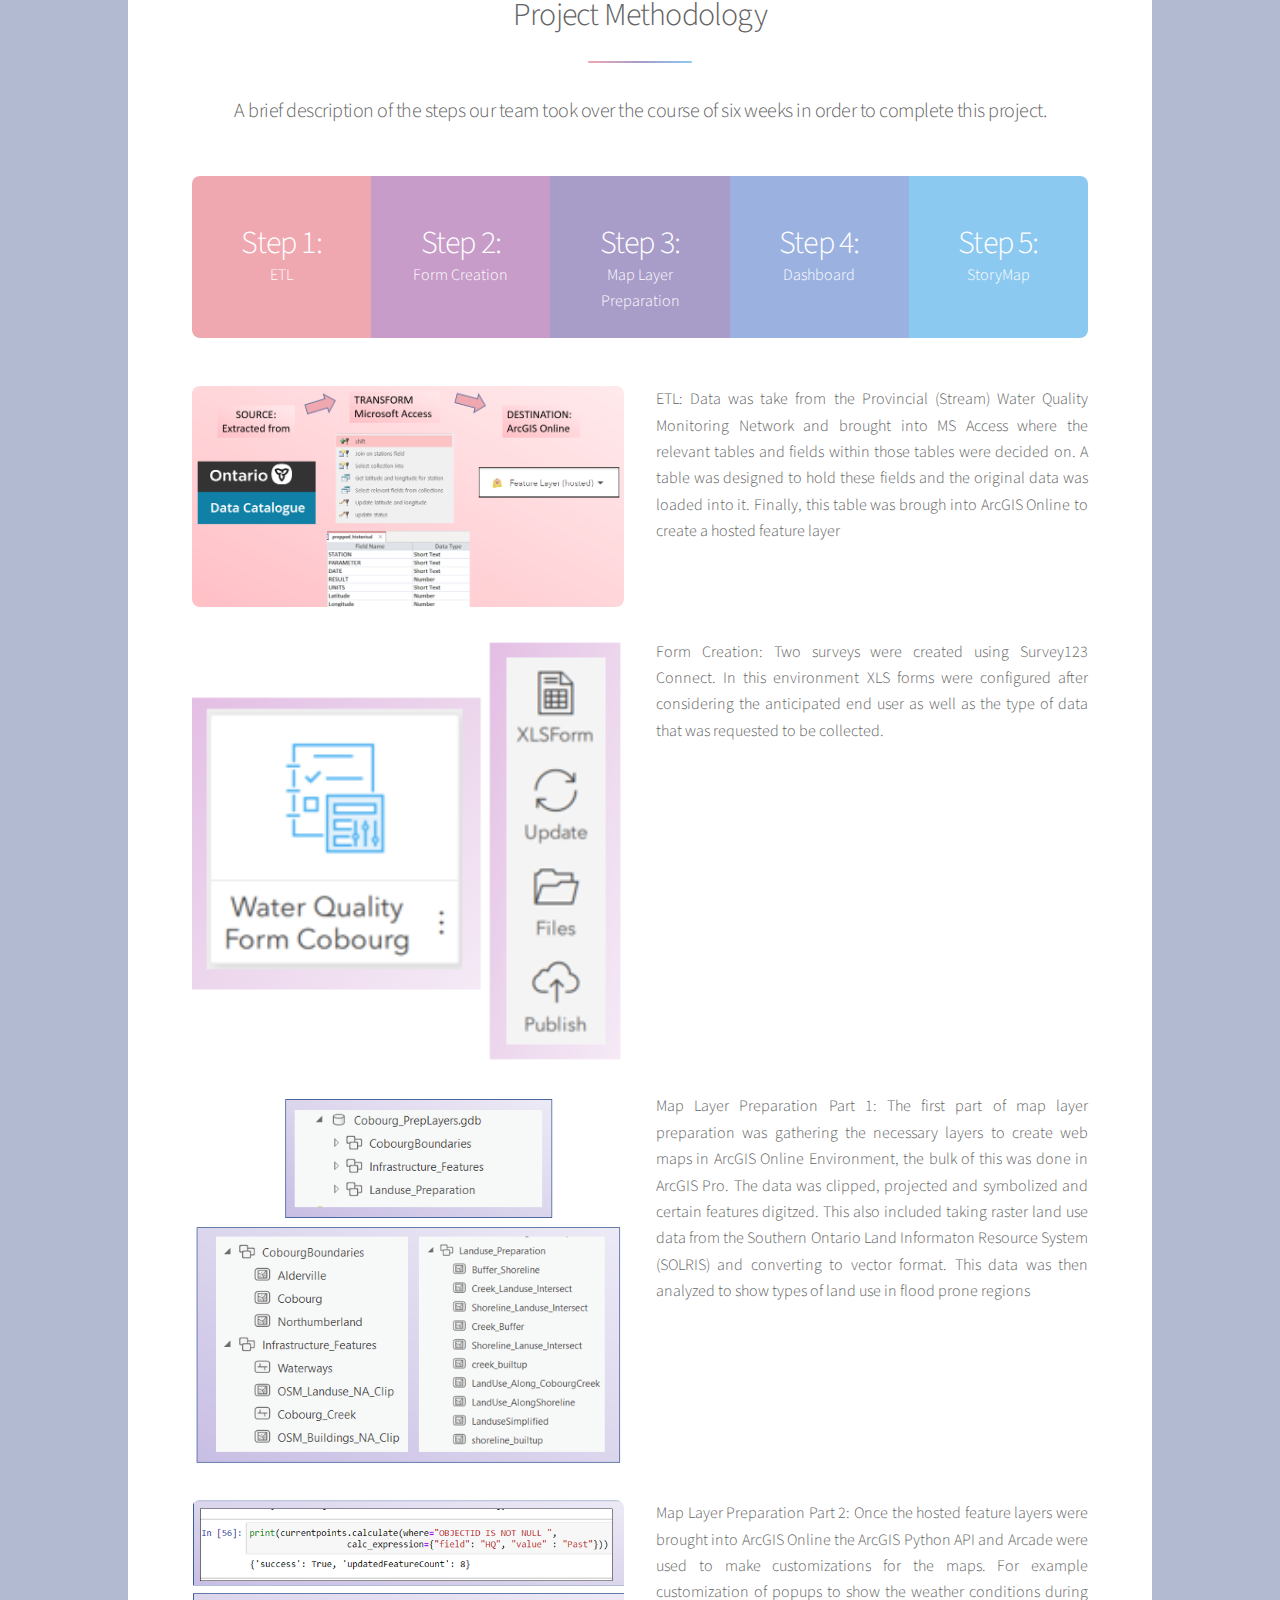
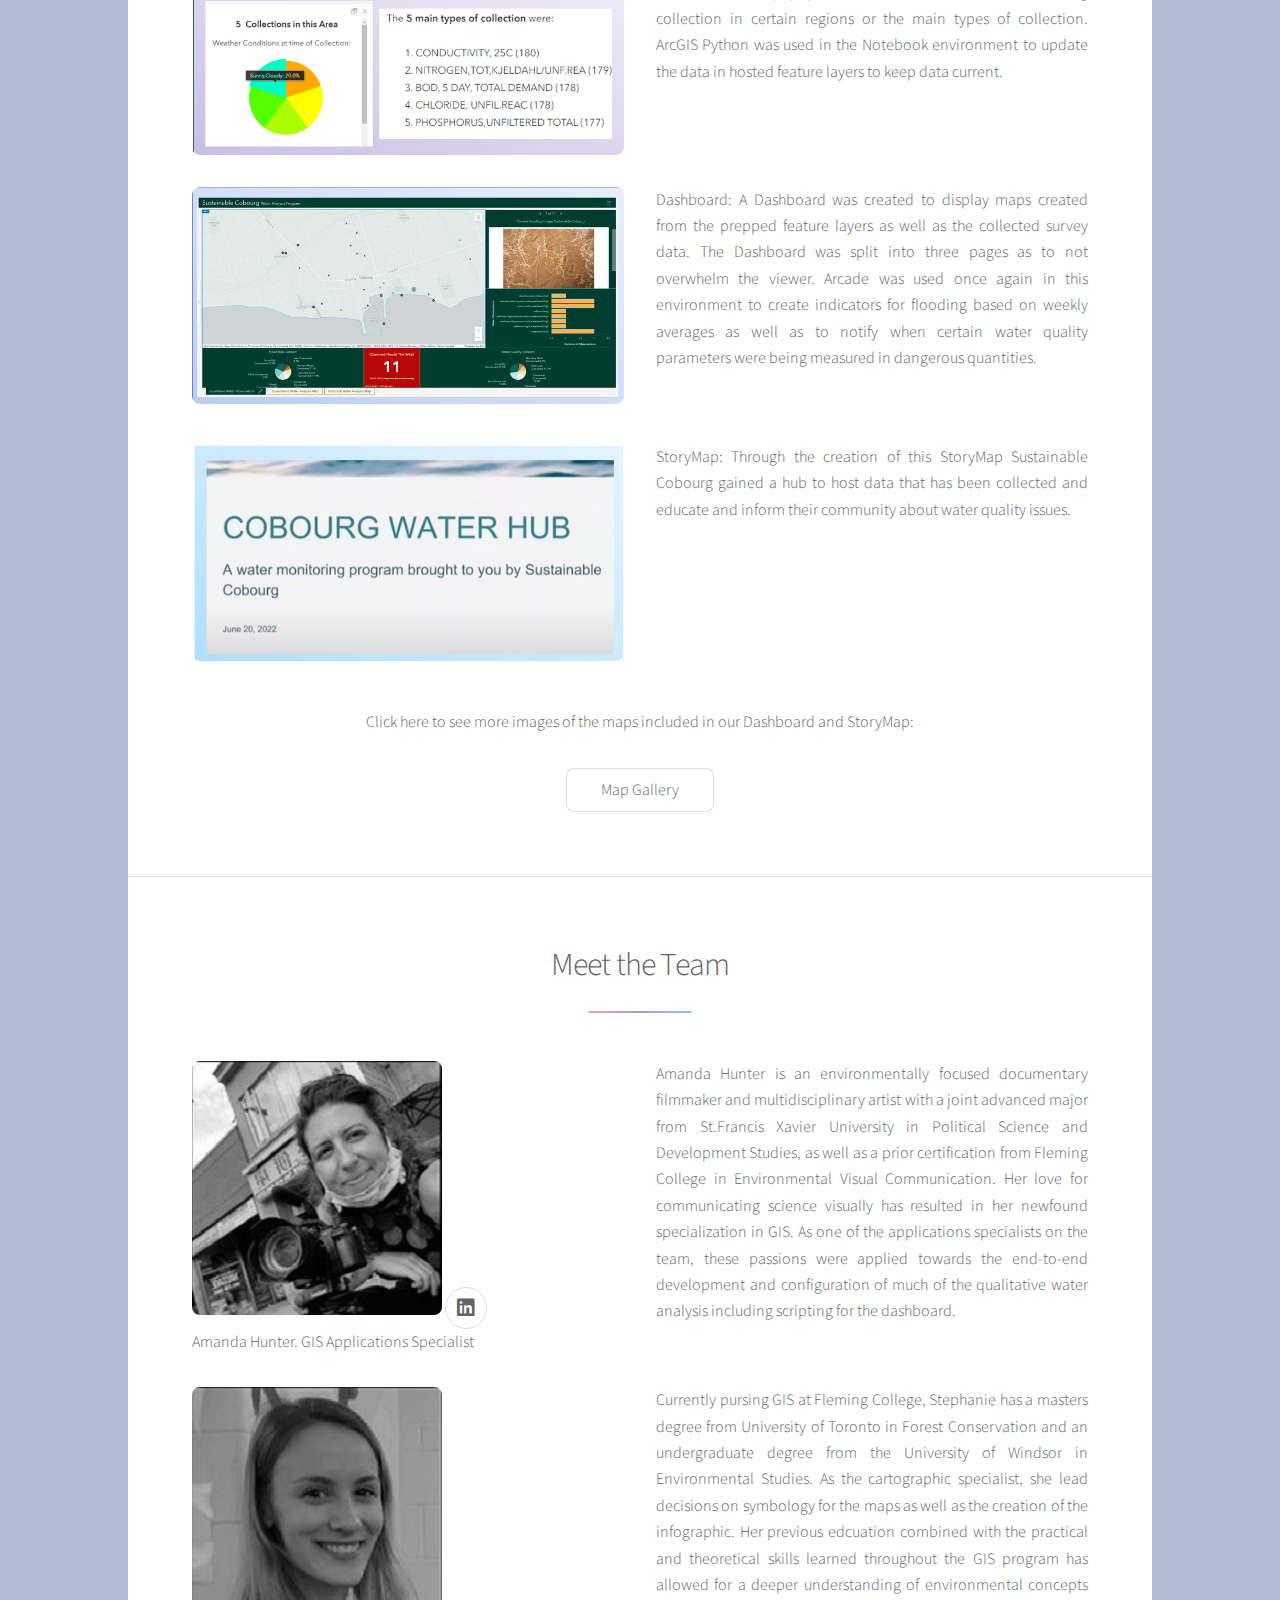
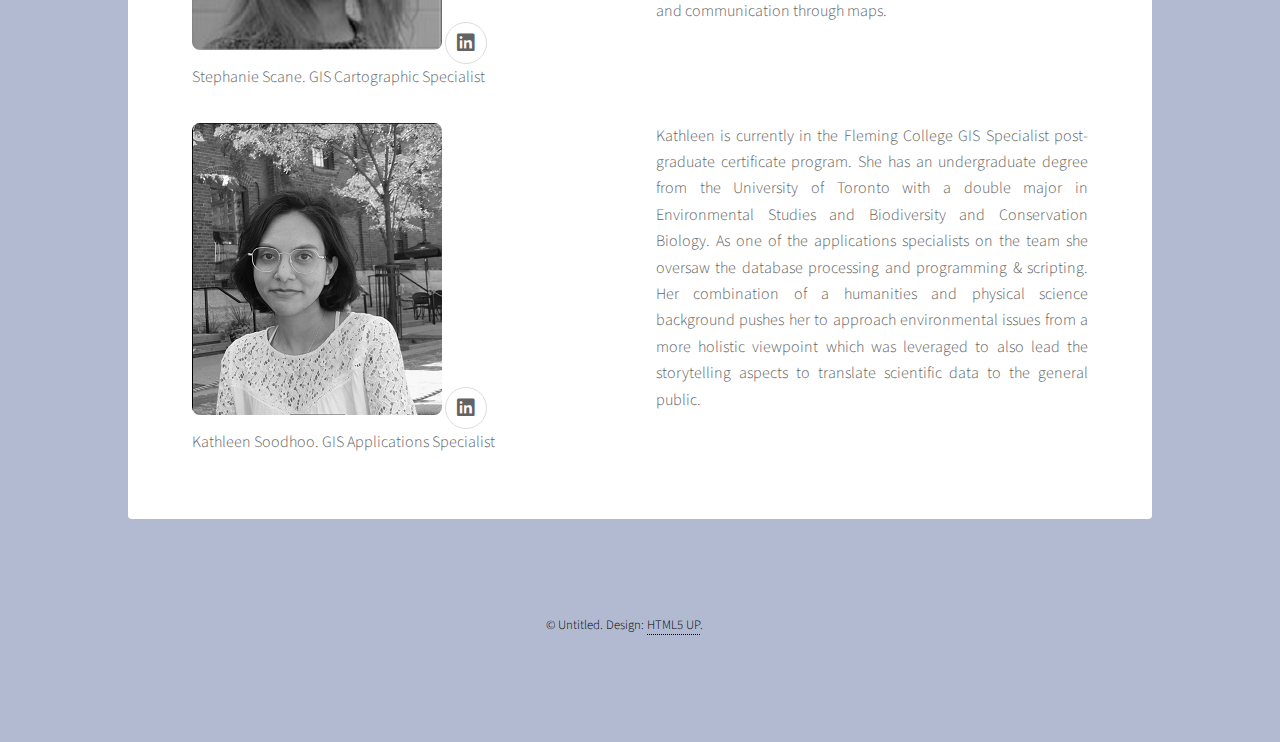
==== commit 381e3380: "finalss" ====
--- a/index.html
+++ b/index.html
@@ -45,7 +45,7 @@
 										<header class="major">
 											<h2> Overview</h2>
 										</header>
-										<p>Sustainable Cobourg is a For-Benefit organization based out of the town of Cobourg on a mission to increase community 
+										<p>Sustainable Cobourg is a Not-For-Profit, For Benefit organization based out of the town of Cobourg on a mission to increase community 
 											awareness on environmental issues. By nature, the effects of climate change will be felt on a global scale, but in 
 											communities like Cobourg that are in direct proximity to large bodies of water certain effects like flooding and decreased 
 											water quality will be more profound.</p> 
@@ -212,9 +212,10 @@
 								<a href="#" class="icon brands fa-linkedin alt"><span class="label">Linkedin</span></a>
 								<!-- <a href="#" class="icon brands fa-github alt"><span class="label">GitHub</span></a></li> -->
 							</br>Stephanie Scane. GIS Cartographic Specialist</br>
-							Stephanie is specialized in forest conservation and now GIS. She hopes to one day be able to combine all of her passions into a dream career of 
-							supporting wildlife conservation in the form of data analysis and mapping.As the cartographic specialist she lead decisions on symbology for the maps 
-						    as well as the creation of the infographic.</p>
+							Currently pursing GIS at Fleming College, Stephanie has a masters degree from University of Toronto in Forest Conservation and an undergraduate degree from the University of Windsor in Environmental 
+							Studies. As the cartographic specialist, she lead decisions on symbology for the maps 
+						    as well as the creation of the infographic. Her previous edcuation combined with the practical and theoretical skills learned throughout the GIS program
+							has allowed for a deeper understanding of environmental concepts and communication through maps.</p>
 							<p class="content"><img class = "image" src = "images/ks_teampic.png">
 								<a href="https://www.linkedin.com/in/kathleen-soodhoo-709872234" class="icon brands fa-linkedin alt"><span class="label">Linkedin</span></a>
 								<!-- <a href="#" class="icon brands fa-github alt"><span class="label">GitHub</span></a></li> -->
